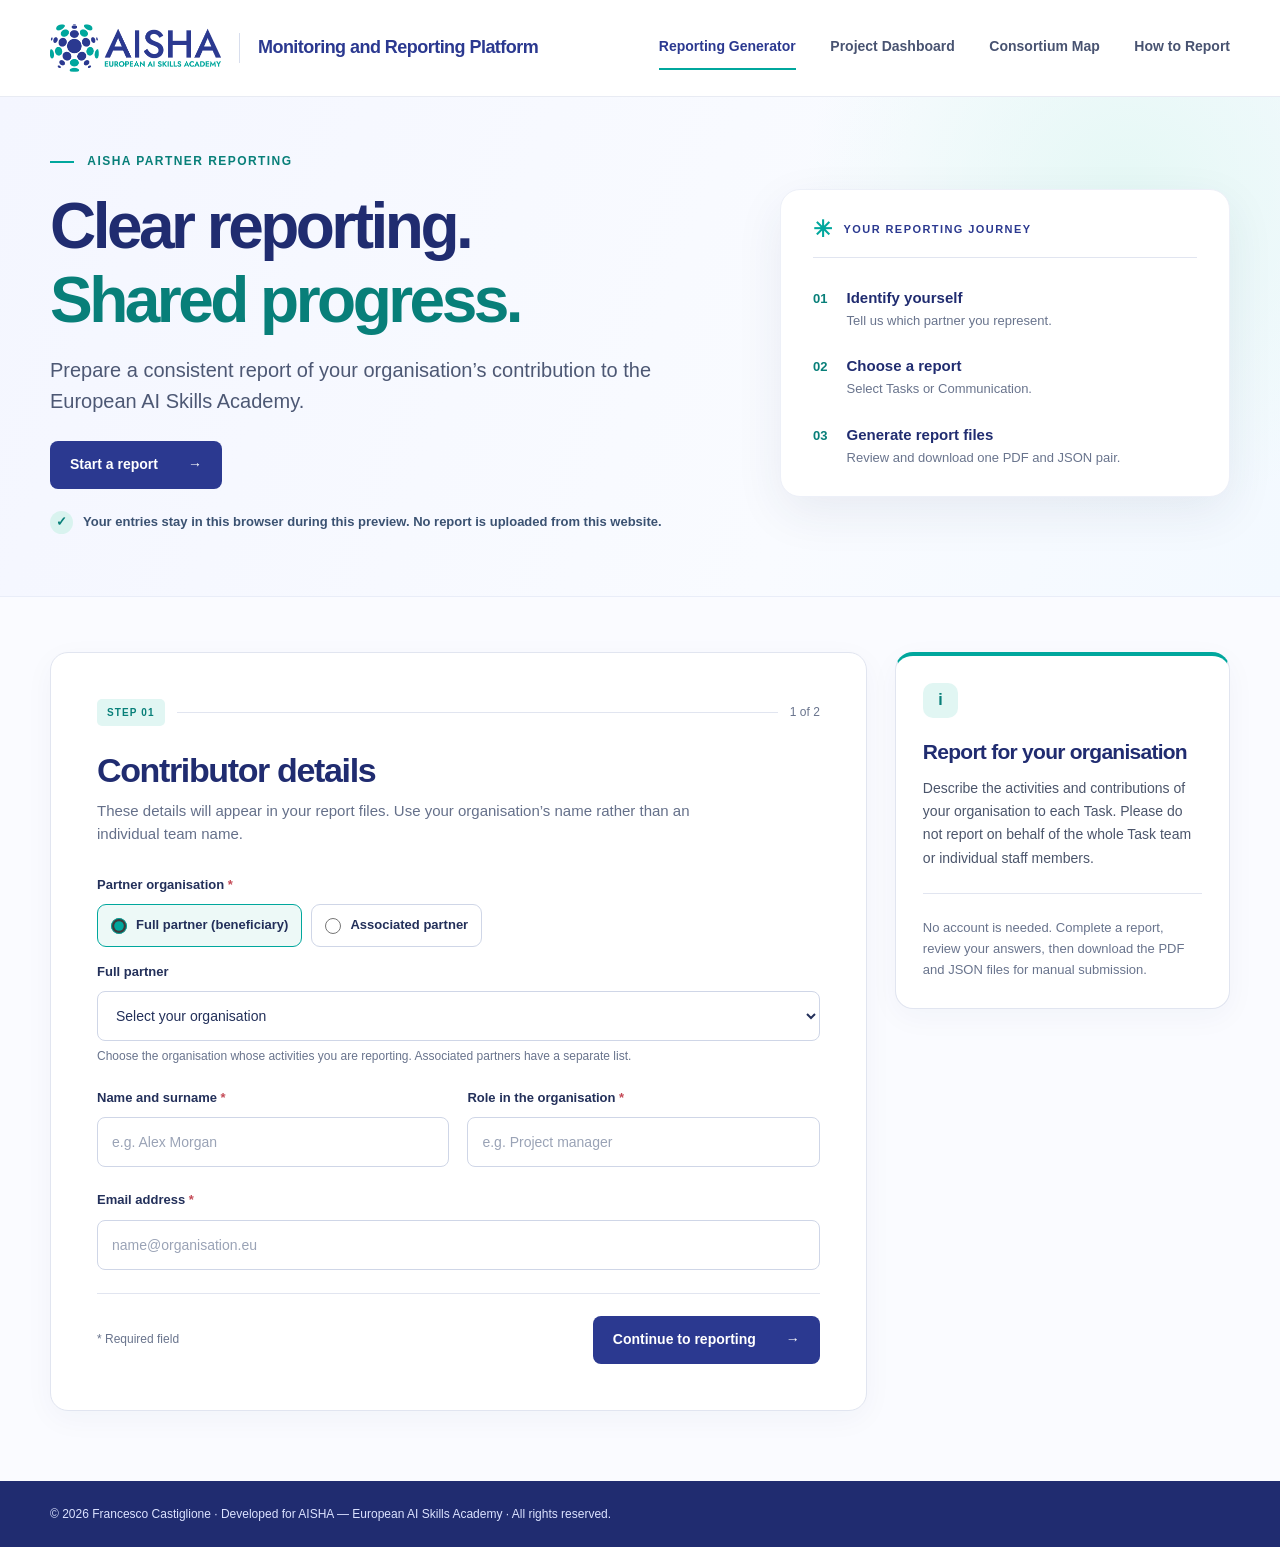
==== index.html @ 5dd5f85f "Update AISHA footer copyright and developer credit" ====
<!doctype html>
<html lang="en">
  <head>
    <meta charset="utf-8">
    <meta name="viewport" content="width=device-width, initial-scale=1">
    <meta name="theme-color" content="#2b3990">
    <meta name="description" content="Prepare AISHA partner reports and view approved project monitoring information.">
    <title>AISHA Monitoring and Reporting Platform</title>
    <link rel="stylesheet" href="assets/styles.css?v=20261004associated1">
    <script src="assets/config.js?v=20261004associated1" defer></script>
    <script src="assets/agreement-content.js" defer></script>
    <script src="assets/project-model.js?v=20261004associated1" defer></script>
    <script src="assets/embedded-data.js?v=20261003kpipreview2" defer></script>
    <script src="assets/pdf-lib.min.js" defer></script>
    <script src="assets/fontkit.umd.min.js" defer></script>
    <script src="assets/pdf-assets.js?v=20260930c" defer></script>
    <script src="assets/pdf.js?v=20261004associated1" defer></script>
    <script src="assets/app.js?v=20260930c" defer></script>
    <script src="assets/kpi-model.js?v=20261003kpipreview2" defer></script>
    <script src="assets/report-files.js?v=20261003recovery2" defer></script>
    <script src="assets/reporting.js?v=20261004associated1" defer></script>
    <script src="assets/dashboard.js?v=20261004associated1" defer></script>
  </head>
  <body>
    <a class="skip-link" href="#main">Skip to main content</a>
    <header class="site-header">
      <div class="header-inner container">
        <a class="brand" href="#reporting" aria-label="AISHA Reporting home">
          <img src="assets/aisha-logo.png" alt="AISHA European AI Skills Academy" width="677" height="191">
          <span class="brand-divider" aria-hidden="true"></span>
          <span class="brand-label">Monitoring and Reporting Platform</span>
        </a>
        <nav class="site-nav" aria-label="Main navigation">
          <a href="#reporting" data-view-link="reporting">Reporting Generator</a>
          <a href="#dashboard" data-view-link="dashboard">Project Dashboard</a>
          <a href="https://fracastiglione.github.io/aisha-website/consortium-map/" target="_blank" rel="noopener">Consortium Map</a>
          <a href="#instructions" data-view-link="instructions">How to Report</a>
        </nav>
      </div>
    </header>

    <main id="main">
      <section id="reporting" class="view" aria-labelledby="reporting-title">
        <div class="hero-wrap">
          <div class="container hero">
            <div class="hero-copy">
              <p class="eyebrow"><span class="eyebrow-line"></span> AISHA PARTNER REPORTING</p>
              <h1 id="reporting-title">Clear reporting.<br><span>Shared progress.</span></h1>
              <p class="hero-description">Prepare a consistent report of your organisation’s contribution to the European AI Skills Academy.</p>
              <a class="button button-primary hero-action" href="#contributor-title">Start a report <span aria-hidden="true">→</span></a>
              <div class="privacy-note"><span class="privacy-icon" aria-hidden="true">✓</span><span>Your entries stay in this browser during this preview. No report is uploaded from this website.</span></div>
            </div>
            <div class="hero-aside" aria-label="Reporting journey">
              <div class="journey-top"><span class="journey-symbol" aria-hidden="true">✳</span><span>YOUR REPORTING JOURNEY</span></div>
              <ol class="journey-list">
                <li><span class="journey-number">01</span><div><strong>Identify yourself</strong><small>Tell us which partner you represent.</small></div></li>
                <li><span class="journey-number">02</span><div><strong>Choose a report</strong><small>Select Tasks or Communication.</small></div></li>
                <li><span class="journey-number">03</span><div><strong>Generate report files</strong><small>Review and download one PDF and JSON pair.</small></div></li>
              </ol>
            </div>
          </div>
        </div>

        <div class="container content-grid">
          <section class="form-card" aria-labelledby="contributor-title">
            <div class="step-heading"><span class="step-pill">STEP 01</span><span class="step-rule"></span><span class="step-count">1 of 2</span></div>
            <h2 id="contributor-title">Contributor details</h2>
            <p class="section-intro">These details will appear in your report files. Use your organisation’s name rather than an individual team name.</p>
            <div class="preview-notice" id="config-notice" role="status"></div>
            <form id="contributor-form" novalidate>
              <div class="field">
                <span class="field-label">Partner organisation <span aria-hidden="true">*</span></span>
                <div class="partner-kind-choice" role="group" aria-label="Partner category">
                  <label><input type="radio" name="partner-kind" value="beneficiary" checked> Full partner (beneficiary)</label>
                  <label><input type="radio" name="partner-kind" value="associated_partner"> Associated partner</label>
                </div>
                <div id="beneficiary-select-wrap"><label for="partner">Full partner</label><select id="partner" name="partner" required aria-describedby="partner-help"><option value="">Select your organisation</option></select></div>
                <div id="associated-select-wrap" hidden><label for="associated-partner">Associated partner</label><select id="associated-partner" name="associated-partner" aria-describedby="partner-help"><option value="">Select your organisation</option></select></div>
                <p class="field-help" id="partner-help">Choose the organisation whose activities you are reporting. Associated partners have a separate list.</p>
              </div>
              <div class="field-row">
                <div class="field">
                  <label for="contributor-name">Name and surname <span aria-hidden="true">*</span></label>
                  <input id="contributor-name" name="name" type="text" autocomplete="name" maxlength="160" required placeholder="e.g. Alex Morgan">
                </div>
                <div class="field">
                  <label for="contributor-role">Role in the organisation <span aria-hidden="true">*</span></label>
                  <input id="contributor-role" name="role" type="text" autocomplete="organization-title" maxlength="160" required placeholder="e.g. Project manager">
                </div>
              </div>
              <div class="field">
                <label for="contributor-email">Email address <span aria-hidden="true">*</span></label>
                <input id="contributor-email" name="email" type="email" autocomplete="email" maxlength="254" required placeholder="name@organisation.eu">
              </div>
              <p id="form-message" class="form-message" role="alert" hidden></p>
              <div class="form-footer"><span>* Required field</span><button class="button button-primary" type="submit">Continue to reporting <span aria-hidden="true">→</span></button></div>
            </form>
          </section>
          <aside class="guidance-card" aria-labelledby="guidance-title">
            <span class="guidance-icon" aria-hidden="true">i</span>
            <h2 id="guidance-title">Report for your organisation</h2>
            <p>Describe the activities and contributions of your organisation to each Task. Please do not report on behalf of the whole Task team or individual staff members.</p>
            <div class="guidance-divider"></div>
            <p class="guidance-small">No account is needed. Complete a report, review your answers, then download the PDF and JSON files for manual submission.</p>
          </aside>
        </div>

        <section id="report-choice" class="container choice-section" aria-labelledby="choice-title" hidden>
          <div class="step-heading"><span class="step-pill">STEP 02</span><span class="step-rule"></span><span class="step-count">2 of 2</span></div>
          <p class="overline" id="contributor-summary"></p>
          <h2 id="choice-title" tabindex="-1">What would you like to report?</h2>
          <p class="section-intro">Choose the type of contribution you are preparing. You can save a browser draft or download a draft file as you work.</p>
          <div class="choice-grid">
            <article class="choice-card"><span class="choice-mark" aria-hidden="true">01 / TASKS</span><h3>Tasks Reporting</h3><p>Choose a reporting date range, then prepare one partner report covering the assigned Tasks you select.</p><button class="choice-button" type="button" data-report-type="task" aria-pressed="false">Choose Tasks Reporting <span aria-hidden="true">→</span></button></article>
            <article class="choice-card"><span class="choice-mark" aria-hidden="true">02 / OUTREACH</span><h3>Communication &amp; Dissemination</h3><p>Share events, media outreach, publications, social activity, reach and support needs for a two-week period.</p><button class="choice-button" type="button" data-report-type="communication" aria-pressed="false">Choose Communication <span aria-hidden="true">→</span></button></article>
          </div>
          <p id="report-status" class="selection-message" role="status" hidden></p>
          <button id="edit-details" class="text-button" type="button">← Edit contributor details</button>
        </section>

        <section id="report-workspace" class="container report-workspace" aria-labelledby="workspace-title" hidden>
          <div class="workspace-heading"><div><p class="overline">PREPARE YOUR REPORT</p><h2 id="workspace-title" tabindex="-1">Reporting form</h2></div><button id="back-to-choice" class="text-button" type="button">← Change report type</button></div>
          <p class="preview-notice">This is a working preview. The Grant Agreement governs formal Work Packages, Tasks and activity windows. Coordinator-confirmed voluntary associated-partner Task commitments supplement reporting assignments. You choose the dates and Tasks covered by this partner report; the Agreement does not prescribe this monitoring round.</p>

          <div id="task-picker" class="form-card" hidden>
            <h3>Build your partner report</h3>
            <p>Drag across months to add them to your report. Drag again to add another period, even after a gap. Click a month to remove or restore it. Only highlighted months are covered.</p>
            <input id="report-start" type="hidden"><input id="report-end" type="hidden">
            <div class="timeline-header"><strong>Project timeline</strong><span>Drag to add · click to toggle · May 2026 = M01</span></div><div id="project-timeline" class="project-timeline" aria-label="Project months"></div><div id="monitoring-rounds" class="monitoring-rounds" hidden></div>
            <p id="task-month-summary" class="selection-message" role="status">Choose project months to see your assigned Tasks.</p><section id="overview-import" class="overview-import is-prominent"><div><strong>Resume or update a report</strong><p>Import a complete report, an editable draft file, or a PDF created by this preview. Choose which Task and Work Package entries to bring in before anything changes.</p></div><label class="button button-secondary file-label" for="import-report-file">Import report</label><input id="import-report-file" type="file" accept=".json,.pdf,application/json,application/pdf" hidden><p id="overview-import-message" class="form-message" role="alert" hidden></p></section>
            <div id="task-list" class="task-list"></div>
            <section id="wp-leader-section" class="wp-leader-section" hidden><div class="section-heading"><div><p class="overline">FOR WORK PACKAGE LEADERS</p><h3>Work Package leadership updates</h3></div><p>Report on coordination of the whole Work Package, separately from your organisation’s Task contributions.</p></div><div id="wp-leader-list"></div></section>
            <section id="extra-contributions" class="report-extra-section"><div class="section-heading"><div><p class="overline">ADDITIONAL CONTRIBUTIONS</p><h3>Work outside your listed assignments</h3></div><p>Select all the extra Tasks and Work Packages you contributed to. They will appear below as drafts, ready to complete one at a time. These voluntary entries do not change Grant Agreement assignments.</p></div><div id="extra-picker" class="extra-picker"><div id="extra-task-options"></div><div id="extra-wp-options"></div></div><button id="add-extra" class="button button-secondary" type="button">Add selected contributions</button><p id="extra-message" class="form-message" role="status" hidden></p><div id="extra-list"></div></section>
          </div>

          <form id="task-form" class="form-card report-form" novalidate hidden>
            <div class="editor-top-actions"><button id="task-top-back" class="text-button editor-top-back" type="button">← Back to overview</button></div>
            <p id="task-work-package" class="task-meta"></p>
            <div class="task-title-row"><h3 id="task-form-title">Task report</h3><span id="task-role" class="role-badge"></span></div>
            <details class="task-description"><summary>Read full Task description</summary><div id="task-description-text" class="agreement-text"></div><small id="task-source"></small></details>
            <div id="task-outcome" class="outcome-banner" hidden></div>
            <div class="task-import-card"><div><strong>Have a report for this Task?</strong><p>Import an individual Task PDF for the same selected months. Other Tasks and Work Package updates will stay as they are.</p></div><button id="task-import-top" class="button button-secondary" type="button">Import Task PDF</button></div>
            <div class="notice-card organisation-reminder"><strong>Report your organisation’s contribution</strong><p>Describe your organisation’s activities for this Task during the selected dates. You may leave a section blank when it does not apply.</p></div>
            <div class="coverage-card"><strong>Dates covered for this Task</strong><p id="task-coverage"></p><div class="field-row"><div class="field"><label for="task-cover-start">From</label><input id="task-cover-start" name="coverage_start" type="date"></div><div class="field"><label for="task-cover-end">Through</label><input id="task-cover-end" name="coverage_end" type="date"></div></div><small>Narrow these dates if some of this Task’s work was already reported. Months excluded on the project timeline stay excluded here.</small></div>
            <div class="field"><label for="task-activities">Activities carried out</label><textarea id="task-activities" name="activities_carried_out" rows="5" maxlength="100000"></textarea></div>
            <div class="field"><label for="task-results">Results achieved</label><textarea id="task-results" name="results_achieved" rows="5" maxlength="100000"></textarea></div>
            <div class="field"><label for="task-difficulties">Difficulties encountered</label><textarea id="task-difficulties" name="difficulties_encountered" rows="4" maxlength="100000"></textarea></div>
            <div class="field-row">
              <div class="field" id="task-cost-field"><label for="task-cost">Raw costs incurred (EUR)</label><input id="task-cost" name="raw_costs" type="number" min="0" step="0.01" inputmode="decimal"><p class="field-help">Optional internal monitoring figure; this is not a grant payment claim.</p></div>
              <div class="field" id="task-cost-note-field"><label for="task-cost-note">Cost note</label><input id="task-cost-note" name="raw_costs_note" type="text" maxlength="500" placeholder="Optional context"></div>
              <p id="associated-cost-note" class="field-help" hidden>Associated partners cannot charge costs to the action under the Grant Agreement. This report records activities without a cost field.</p>
            </div>
            <div class="field"><label for="task-upcoming">Upcoming activities</label><textarea id="task-upcoming" name="upcoming_activities" rows="4" maxlength="100000"></textarea></div>
            <div class="field"><label for="task-comments">Additional comments or feedback</label><textarea id="task-comments" name="additional_comments" rows="4" maxlength="100000"></textarea></div>
            <fieldset class="field"><legend>Are there any significant issues?</legend><div class="radio-row compact-radios"><label><input type="radio" name="significant_issue" value="yes"> Yes</label><label><input type="radio" name="significant_issue" value="no"> No</label></div></fieldset>
            <div id="task-issue-details" class="conditional" hidden>
              <div class="field"><label for="task-severity">Severity</label><select id="task-severity" name="severity"><option value="">Select severity</option><option>Low</option><option>Medium</option><option>High</option><option>Critical</option></select></div>
              <fieldset class="field"><legend>Is coordinator action required?</legend><div class="radio-row compact-radios"><label><input type="radio" name="coordinator_action_required" value="yes"> Yes</label><label><input type="radio" name="coordinator_action_required" value="no"> No</label></div></fieldset>
              <div id="task-support-wrap" class="field" hidden><label for="task-support">Action or support required from the coordinator</label><textarea id="task-support" name="coordinator_support_request" rows="4" maxlength="100000"></textarea></div>
            </div>
            <p id="task-editor-message" class="form-message" role="alert" hidden></p><div class="task-save-tools"><div><strong>Keep a copy</strong><p>Download this Task as a PDF while you work. You can download the full draft from the overview.</p></div><div class="task-save-buttons"><button id="individual-task-pdf" class="button button-secondary" type="button">Download this Task PDF</button></div></div><div class="task-editor-actions"><p>Returning to the overview keeps entered changes as a draft. A new Task with no entries remains unselected.</p><div class="task-editor-buttons"><button id="back-from-task" class="button button-secondary" type="button">← Back to overview</button><button id="no-work-task" class="button button-secondary" type="button">Declare no work carried out</button><button id="done-task" class="button button-primary" type="button">Mark Task report complete</button></div></div>
          </form>

          <form id="wp-leader-form" class="form-card report-form" novalidate hidden><div class="editor-top-actions"><button id="wp-top-back" class="text-button editor-top-back" type="button">← Back to overview</button><button id="wp-download-draft" class="text-button" type="button">Download full draft PDF</button></div><p class="overline">WORK PACKAGE LEADERSHIP UPDATE</p><h3 id="wp-form-title"></h3><p id="wp-form-period" class="task-meta"></p><details class="wp-objectives"><summary>Read full Work Package objectives</summary><div id="wp-form-objectives" class="agreement-text"></div></details><p class="leadership-note">This is your assessment as Work Package leader. It does not certify another partner’s submission or work.</p><div class="field"><label for="wp-progress">Overall progress and achievements</label><textarea id="wp-progress" rows="4" maxlength="100000"></textarea></div><div class="field"><label for="wp-coordination">Coordination and integration work</label><textarea id="wp-coordination" rows="4" maxlength="100000"></textarea></div><div class="field"><label for="wp-difficulties">Difficulties and dependencies</label><textarea id="wp-difficulties" rows="4" maxlength="100000"></textarea></div><div class="field"><label for="wp-next">Next priorities</label><textarea id="wp-next" rows="4" maxlength="100000"></textarea></div><div class="field"><label for="wp-support">Coordinator decisions or support needed</label><textarea id="wp-support" rows="3" maxlength="100000"></textarea></div><h4>Tasks in this Work Package</h4><p class="field-help">Give a status only where you have information. Task descriptions and stated outcomes are copied from the Grant Agreement.</p><div id="wp-task-updates"></div><p id="wp-editor-message" class="form-message" role="alert" hidden></p><div class="task-editor-actions"><p>Your Work Package update will appear in the same full partner report as your Task contributions.</p><div class="task-editor-buttons"><button id="wp-back" class="button button-secondary" type="button">← Back to overview</button><button id="wp-no-work" class="button button-secondary" type="button">Declare no Work Package work</button><button id="wp-done" class="button button-primary" type="button">Done with Work Package</button></div></div></form>

          <form id="communication-form" class="form-card report-form" novalidate hidden>
            <p class="overline">COMMUNICATION &amp; DISSEMINATION</p><h3>Two-week check-in</h3><div class="overview-import comm-import"><div><h4>Resume or update a communication report</h4><p>Import an AISHA draft or report for this partner to continue the check-in.</p></div><label class="button button-secondary" for="comm-import-file">Import communication report</label><input id="comm-import-file" type="file" accept=".json,.pdf,application/json,application/pdf" hidden><p id="comm-import-message" class="form-message" role="status" hidden></p></div>
            <p>The coordination team's current reporting workflow requests a check-in every two weeks. This is a monitoring practice, not a deadline stated in the Grant Agreement. There is no expectation to report a high number of activities; the form records what happened and what is planned.</p>
            <div class="field-row"><div class="field"><label for="comm-start">Period start *</label><input id="comm-start" name="period_start" type="date" required></div><div class="field"><label for="comm-end">Period end *</label><input id="comm-end" name="period_end" type="date" required><p class="field-help">Use a 14-day period, including both dates.</p></div></div>
            <fieldset class="field"><legend>Did you organise one or more events? *</legend><div class="radio-row"><label><input type="radio" name="events_organised" value="yes"> Yes</label><label><input type="radio" name="events_organised" value="no"> No</label></div></fieldset>
            <div id="comm-events-wrap" class="conditional" hidden><div id="comm-events-list"></div><button id="add-event" class="button button-secondary" type="button">+ Add another event</button></div>
            <fieldset class="field"><legend>Did you carry out media outreach? *</legend><div class="radio-row"><label><input type="radio" name="media_outreach" value="yes"> Yes</label><label><input type="radio" name="media_outreach" value="no"> No</label></div></fieldset>
            <div id="comm-media-wrap" class="conditional" hidden><div class="field-row"><div class="field"><label for="comm-journalists">Journalists contacted *</label><input id="comm-journalists" name="journalists_contacted" type="number" min="0" step="1" inputmode="numeric"></div><div class="field"><label for="comm-outlets">Media outlets contacted *</label><input id="comm-outlets" name="media_outlets_contacted" type="number" min="0" step="1" inputmode="numeric"></div></div><div class="field"><label for="comm-media-details">Relevant details</label><textarea id="comm-media-details" name="media_details" rows="3" maxlength="100000"></textarea></div></div>
            <fieldset class="field"><legend>Did you publish a website article? *</legend><div class="radio-row"><label><input type="radio" name="website_articles_published" value="yes"> Yes</label><label><input type="radio" name="website_articles_published" value="no"> No</label></div></fieldset>
            <div id="comm-articles-wrap" class="conditional" hidden><div class="field"><label for="comm-articles">Article links *</label><textarea id="comm-articles" name="website_article_urls" rows="3" placeholder="One https:// link per line" maxlength="100000"></textarea></div><div class="field"><label for="comm-article-details">Relevant information</label><textarea id="comm-article-details" name="website_article_details" rows="3" maxlength="100000"></textarea></div></div>
            <div class="field"><label for="comm-social-count">How many social media posts did you publish? *</label><input id="comm-social-count" name="social_posts_count" type="number" min="0" step="1" inputmode="numeric"></div>
            <div class="field"><label for="comm-social-links">Social post links</label><textarea id="comm-social-links" name="social_post_urls" rows="3" placeholder="One https:// link per line" maxlength="100000"></textarea></div>
            <div class="field"><label for="comm-social-details">Social media details</label><textarea id="comm-social-details" name="social_details" rows="3" maxlength="100000"></textarea></div>
            <fieldset class="field"><legend>Did you send an email or newsletter? *</legend><div class="radio-row"><label><input type="radio" name="email_or_newsletter_sent" value="yes"> Yes</label><label><input type="radio" name="email_or_newsletter_sent" value="no"> No</label></div></fieldset>
            <div id="comm-email-wrap" class="conditional" hidden><div class="field"><label for="comm-recipients">Estimated recipients *</label><input id="comm-recipients" name="estimated_recipients" type="number" min="0" step="1" inputmode="numeric"></div><div class="field"><label for="comm-email-details">Relevant information</label><textarea id="comm-email-details" name="email_details" rows="3" maxlength="100000"></textarea></div></div>
            <div class="field"><label for="comm-other">Other activities completed or materials to share</label><textarea id="comm-other" name="other_activities_or_materials" rows="4" maxlength="100000"></textarea></div>
            <div class="field-row"><div class="field"><label for="comm-reach">Total estimated people reached *</label><input id="comm-reach" name="estimated_people_reached" type="number" min="0" step="1" inputmode="numeric"><label class="check-label"><input id="comm-reach-unknown" type="checkbox"> Unknown</label></div><div class="field"><label for="comm-enrolments">Pre-registrations or enrolments attributable to your activities *</label><input id="comm-enrolments" name="preregistrations_or_enrolments" type="number" min="0" step="1" inputmode="numeric"><label class="check-label"><input id="comm-enrolments-unknown" type="checkbox"> Unknown</label></div></div>
            <fieldset class="field"><legend>Do you need support from the coordination team? *</legend><div class="radio-row"><label><input type="radio" name="coordinator_support_required" value="yes"> Yes</label><label><input type="radio" name="coordinator_support_required" value="no"> No</label></div></fieldset>
            <div id="comm-support-wrap" class="field conditional" hidden><label for="comm-support">Support required *</label><textarea id="comm-support" name="coordinator_support_request" rows="4" maxlength="100000"></textarea></div>
          </form>

          <form id="extra-editor" class="form-card report-form" hidden><div class="editor-top-actions"><button id="extra-back-top" class="text-button editor-top-back" type="button">← Back to overview</button></div><p class="overline">VOLUNTARY CONTRIBUTION</p><h3 id="extra-editor-title"></h3><p id="extra-editor-months" class="task-meta"></p><fieldset class="field extra-edit-months"><legend>Months covered by this contribution</legend><div id="extra-edit-months" class="extra-months"></div></fieldset><details class="wp-objectives"><summary id="extra-agreement-summary">Read the Agreement description</summary><div id="extra-agreement-text" class="agreement-text"></div></details><div class="field"><label for="extra-description">Activities carried out</label><textarea id="extra-description" rows="5" maxlength="100000"></textarea></div><div class="field"><label for="extra-results">Results achieved</label><textarea id="extra-results" rows="4" maxlength="100000"></textarea></div><div class="field"><label for="extra-difficulties">Difficulties encountered</label><textarea id="extra-difficulties" rows="3" maxlength="100000"></textarea></div><div class="field"><label for="extra-upcoming">Upcoming activities</label><textarea id="extra-upcoming" rows="3" maxlength="100000"></textarea></div><div class="field"><label for="extra-evidence">Evidence links or file references</label><textarea id="extra-evidence" rows="2" maxlength="10000" placeholder="Links or the name/location of supporting material"></textarea></div><p id="extra-editor-message" class="form-message" role="alert" hidden></p><div class="task-save-tools"><div><strong>Keep a copy</strong><p>Download the current full report draft as a PDF, including this contribution.</p></div><div class="task-save-buttons"><button id="extra-download-draft" class="button button-secondary" type="button">Download draft PDF</button><button id="extra-save-browser" class="button button-secondary" type="button">Save draft in this browser</button></div></div><div class="task-editor-actions"><p>Returning to the overview keeps this contribution as a draft, even if it is still empty.</p><div class="task-editor-buttons"><button id="extra-back" class="button button-secondary" type="button">← Back to overview</button><button id="extra-done" class="button button-primary" type="button">Mark contribution complete</button></div></div></form>



          <datalist id="shared-activity-options"></datalist>
          <template id="event-template"><div class="event-entry"><div class="event-entry-top"><strong>Event</strong><button type="button" class="text-button remove-event">Remove</button></div><div class="field"><label>Event description *</label><textarea class="event-description" rows="3" maxlength="100000"></textarea></div><div class="field"><label>Participants *</label><input class="event-participants" type="number" min="0" step="1" inputmode="numeric"></div><div class="field"><label>Shared event code (if known)</label><input class="event-activity-id" type="text" maxlength="80" list="shared-activity-options" placeholder="Coordinator-issued code"></div></div></template>

          <div id="draft-actions" class="draft-actions" hidden><div class="draft-intro"><strong>Save your progress</strong><p>Download a portable copy whenever you pause. Browser storage can be cleared by your device or browser.</p></div><div class="draft-buttons"><div class="draft-choice"><button id="open-draft-downloads" class="button button-primary" type="button">Download draft</button><small>Keep a PDF, an editable JSON file, or both.</small></div><div class="draft-choice"><button id="save-draft" class="button button-secondary" type="button">Save in this browser</button><small>One current draft on this device. Browser data may be cleared, so also download a copy.</small></div><div class="draft-choice"><button id="open-browser-draft" class="button button-secondary" type="button">Restore browser draft</button><small>Bring back the last draft saved in this browser.</small></div></div><p id="draft-message" class="action-message" role="status"></p></div>
          <div id="report-form-actions" class="form-actions" hidden><div class="review-readiness"><div id="selected-task-summary" class="status-grid" role="status"></div><small>Review is the next step. Your report will be generated only after you review and confirm it.</small></div><div id="revision-controls" class="revision-card" hidden><div class="field"><label for="report-revision">Report revision *</label><input id="report-revision" type="number" min="1" max="99" step="1" value="1"><p class="field-help">Use 1 for your first version. For an updated or corrected report, enter the next revision number.</p></div></div><p id="report-form-error" class="form-message" role="alert" hidden></p><button id="review-report" class="button button-primary" type="button">Review full report before submission <span aria-hidden="true">→</span></button></div>
        </section>

        <dialog id="confirm-action-dialog" aria-labelledby="confirm-action-title" aria-describedby="confirm-action-description"><div class="individual-pdf-content"><h2 id="confirm-action-title"></h2><p id="confirm-action-description"></p><div class="review-actions"><button id="confirm-action-cancel" class="button button-secondary" type="button">Cancel</button><button id="confirm-action-accept" class="button button-primary" type="button">Confirm</button></div></div></dialog>
        <dialog id="draft-download-dialog" aria-labelledby="draft-download-title"><div class="individual-pdf-content"><p class="overline">KEEP A PORTABLE COPY</p><h2 id="draft-download-title">Download your draft</h2><p id="draft-dialog-description">The PDF is readable and can be reopened in this platform. The JSON file is an additional editable backup. You can download both.</p><div class="draft-dialog-actions"><button id="download-draft-pdf" class="button button-primary" type="button">Download PDF draft</button><button id="download-draft" class="button button-secondary" type="button">Download JSON draft</button></div><button id="close-draft-downloads" class="text-button" type="button">Close</button></div></dialog>
        <dialog id="browser-draft-dialog" aria-labelledby="browser-draft-title"><div class="individual-pdf-content"><p class="overline">THIS DEVICE ONLY</p><h2 id="browser-draft-title">Browser draft</h2><p>Restoring replaces the report currently on screen. Download it first if you need a separate copy. Browser storage may be cleared without notice.</p><div class="draft-dialog-actions"><button id="load-browser-draft" class="button button-primary" type="button">Restore saved draft</button><button id="delete-browser-draft" class="button button-secondary" type="button">Delete saved draft</button></div><button id="close-browser-draft" class="text-button" type="button">Close</button></div></dialog>
        <dialog id="individual-pdf-dialog" aria-labelledby="individual-pdf-title"><div class="individual-pdf-content"><p class="overline">INDIVIDUAL TASK REPORT</p><h2 id="individual-pdf-title">Download this Task PDF</h2><p id="individual-pdf-description"></p><p id="individual-pdf-error" class="form-message" role="alert" hidden></p><div class="review-actions"><button id="close-individual-pdf" class="button button-secondary" type="button">Close</button><a id="download-individual-pdf" class="button button-primary" download aria-disabled="true">Preparing PDF…</a></div></div></dialog>
        <dialog id="task-import-dialog" aria-labelledby="task-import-title"><div class="individual-pdf-content"><p class="overline">IMPORT ONE TASK</p><h2 id="task-import-title">Import this Task PDF</h2><p id="task-import-explanation"></p><p id="task-import-error" class="form-message" role="alert" hidden></p><div class="review-actions"><button id="close-task-import" class="button button-secondary" type="button">Cancel</button><label class="button button-primary file-label" for="task-import-file">Choose Task PDF</label><input id="task-import-file" type="file" accept=".pdf,application/pdf" hidden></div></div></dialog>
        <dialog id="whole-import-dialog" aria-labelledby="whole-import-title"><div class="individual-pdf-content"><p class="overline">IMPORT REPORT ENTRIES</p><h2 id="whole-import-title">Choose what to import</h2><p id="whole-import-explanation"></p><div id="whole-import-entries" class="import-entry-list"></div><p id="whole-import-error" class="form-message" role="alert" hidden></p><div class="review-actions"><button id="cancel-whole-import" class="button button-secondary" type="button">Cancel</button><button id="confirm-whole-import" class="button button-primary" type="button">Import selected entries</button></div></div></dialog>

        <section id="review-section" class="container report-workspace" aria-labelledby="review-title" hidden><div class="form-card"><p class="overline">REVIEW BEFORE GENERATING</p><h2 id="review-title" tabindex="-1">Check your report</h2><div id="review-content"></div><div class="review-revision field"><label for="review-revision">Report revision</label><input id="review-revision" type="number" min="1" max="99" step="1"><p class="field-help">Change this number here if you are generating an updated or corrected version.</p></div><label class="check-label confirmation"><input id="confirm-ready" type="checkbox"> I have reviewed this report and am ready to generate the files.</label><p id="generation-error" class="form-message" role="alert" hidden></p><div class="review-actions"><button id="back-to-form" class="button button-secondary" type="button">← Edit answers</button><button id="generate-submission" class="button button-primary" type="button" disabled>Generate report files</button></div></div></section>

        <section id="submission-section" class="container report-workspace" aria-labelledby="submission-title" hidden><div class="form-card"><p class="overline">FILES READY</p><h2 id="submission-title" tabindex="-1">Your report files are ready</h2><p id="submission-summary"></p><div class="download-buttons"><a id="download-pdf" class="button button-primary" download>Download PDF</a><a id="download-json" class="button button-secondary" download>Download JSON</a></div><ol class="next-steps"><li>Keep a copy of both files.</li><li>Share the PDF and JSON through the reporting channel designated by the AISHA coordination team.</li><li>Confirm receipt through that channel. Generating files here does not send them.</li></ol><button id="back-after-generation" class="text-button" type="button">← Return to report</button></div></section>
      </section>

      <section id="dashboard" class="view container secondary-view" aria-labelledby="dashboard-title" hidden>
        <p class="eyebrow"><span class="eyebrow-line"></span> AISHA PROJECT DASHBOARD</p>
        <h1 id="dashboard-title">Project dashboard</h1>
        <p class="secondary-lead">Commitments, partner reporting, risks and indicators in one place.</p>
        <div id="dashboard-content"><p class="dashboard-meta">Loading the Grant Agreement dashboard…</p></div>
      </section>

      <section id="instructions" class="view container secondary-view" aria-labelledby="instructions-title" hidden>
        <p class="eyebrow"><span class="eyebrow-line"></span> PARTNER GUIDE</p>
        <h1 id="instructions-title">How to report</h1>
        <p class="secondary-lead">The AISHA website helps you prepare files. The coordination team will specify where each monitoring round’s report should be sent.</p>
        <ol class="instruction-grid">
          <li><span>01</span><h2>Prepare your report</h2><p>Choose your organisation and report type, then answer for your organisation’s contribution during the relevant period.</p></li>
          <li><span>02</span><h2>Review and download</h2><p>Check your details and answers, then retain both the readable PDF and the structured JSON file.</p></li>
          <li><span>03</span><h2>Share the report files</h2><p>Send both files through the channel specified by the AISHA coordination team and confirm receipt there. This preview does not send them.</p></li>
        </ol>
        <div class="notice-card"><strong>About this preview</strong><p>The formal beneficiary, Work Package and Task catalogue comes from the Grant Agreement. Voluntary associated-partner Task commitments are shown from Attachment 6, as confirmed by the coordinator. Reporting periods and the two-week communication check-in are coordinator workflow choices; the coordination team should confirm each monitoring round before official use.</p></div>
      </section>
    </main>

    <footer class="site-footer"><div class="container footer-inner"><span>© 2026 Francesco Castiglione · Developed for AISHA — European AI Skills Academy · All rights reserved.</span></div></footer>
  </body>
</html>
---- assets/styles.css ----
:root {
  --blue: #2b3990;
  --blue-deep: #202c70;
  --teal: #00a79d;
  --teal-deep: #087f79;
  --ink: #23305a;
  --body: #4b556b;
  --muted: #69748d;
  --line: #e1e5f0;
  --pale: #f5f7ff;
  --white: #fff;
  --shadow: 0 16px 48px rgb(35 48 90 / 8%);
}

* { box-sizing: border-box; }
html { scroll-behavior: smooth; }
body { margin: 0; color: var(--body); background: #fafbff; font-family: Inter, -apple-system, BlinkMacSystemFont, "Segoe UI", Arial, sans-serif; line-height: 1.55; }
button, input, select { font: inherit; }
a { color: inherit; }
button { cursor: pointer; }
:focus-visible { outline: 3px solid var(--teal-deep); outline-offset: 3px; }
.container { width: min(1180px, calc(100% - 48px)); margin-inline: auto; }
.skip-link { position: absolute; z-index: 10; top: -100px; left: 16px; padding: 10px 16px; color: #fff; background: var(--blue); }
.skip-link:focus { top: 12px; }

.site-header { background: #fff; border-bottom: 1px solid #e8ebf3; }
.header-inner { min-height: 96px; display: flex; align-items: center; justify-content: space-between; gap: 40px; }
.brand { display: inline-flex; align-items: center; flex-shrink: 0; gap: 18px; text-decoration: none; color: var(--blue); }
.brand img { display: block; width: 171px; height: auto; }
.brand-divider { display: block; height: 30px; width: 1px; background: #d8deed; }
.brand-label { font-weight: 700; font-size: 18px; letter-spacing: -.03em; }
.site-nav { display: flex; flex-wrap: wrap; align-items: center; gap: clamp(16px, 2.7vw, 38px); }
.site-nav a { padding: 10px 0; text-decoration: none; font-size: 14px; font-weight: 650; color: #485371; border-bottom: 2px solid transparent; white-space: nowrap; }
.site-nav a:hover, .site-nav a[aria-current="page"] { color: var(--blue); border-bottom-color: var(--teal); }

.hero-wrap { overflow: hidden; background: radial-gradient(circle at 88% 20%, #e5f8f5 0, transparent 27%), linear-gradient(110deg, #f4f6ff, #f9fbff 64%, #f3f9ff); border-bottom: 1px solid #e9edf8; }
.hero { display: grid; grid-template-columns: minmax(0, 1.18fr) minmax(300px, .82fr); align-items: center; gap: 7%; padding-block: 55px 62px; }
.eyebrow, .overline { margin: 0 0 18px; color: var(--teal-deep); font-size: 12px; font-weight: 800; letter-spacing: .12em; }
.eyebrow-line { display: inline-block; vertical-align: middle; width: 24px; height: 2px; margin-right: 9px; background: var(--teal); }
h1, h2, h3, p { margin-top: 0; }
h1, h2, h3 { color: var(--blue-deep); line-height: 1.16; }
.hero h1 { font-size: clamp(42px, 5vw, 68px); letter-spacing: -.055em; margin-bottom: 18px; }
.hero h1 span { color: var(--teal-deep); }
.hero-description { max-width: 620px; color: #4d5874; font-size: clamp(17px, 1.7vw, 20px); line-height: 1.55; margin-bottom: 24px; }
.hero-action { margin-bottom: 20px; text-decoration: none; }
.hero-action:hover { color: #fff; }
.privacy-note { display: inline-flex; align-items: center; gap: 10px; color: #3b5272; font-size: 13px; font-weight: 550; }
.privacy-icon { display: inline-grid; place-items: center; flex: 0 0 23px; width: 23px; height: 23px; border-radius: 50%; color: var(--teal-deep); background: #d9f3ef; font-weight: 800; }
.hero-aside { position: relative; padding: 28px 32px; border: 1px solid #edf0f8; border-radius: 20px; background: #fff; box-shadow: var(--shadow); }
.hero-aside::after { content: ""; position: absolute; inset: 14px -12px -14px 12px; z-index: -1; border-radius: 22px; background: #e5f2fa; }
.journey-top { display: flex; align-items: center; gap: 10px; padding-bottom: 16px; border-bottom: 1px solid var(--line); color: var(--blue); font-size: 11px; font-weight: 800; letter-spacing: .13em; }
.journey-symbol { color: var(--teal); font-size: 23px; line-height: 1; }
.journey-list { margin: 0; padding: 5px 0 0; list-style: none; }
.journey-list li { display: flex; align-items: baseline; gap: 19px; padding-top: 23px; }
.journey-number { color: var(--teal-deep); font-size: 13px; font-weight: 800; }
.journey-list strong { display: block; color: var(--blue-deep); font-size: 15px; }
.journey-list small { display: block; margin-top: 2px; color: var(--muted); font-size: 13px; }

.content-grid { display: grid; grid-template-columns: minmax(0, 1.56fr) minmax(245px, .64fr); gap: 28px; align-items: start; padding-block: 55px 70px; }
.form-card, .guidance-card, .choice-card, .empty-card, .instruction-grid li, .notice-card { background: #fff; border: 1px solid var(--line); border-radius: 18px; box-shadow: 0 8px 30px rgb(35 48 90 / 4%); }
.form-card { padding: clamp(24px, 4vw, 46px); }
.step-heading { display: flex; align-items: center; gap: 12px; margin-bottom: 25px; }
.step-pill { padding: 6px 10px; border-radius: 5px; color: var(--teal-deep); background: #e1f6f3; font-size: 10px; font-weight: 800; letter-spacing: .11em; }
.step-rule { flex: 1; height: 1px; background: var(--line); }
.step-count { color: var(--muted); font-size: 12px; white-space: nowrap; }
.form-card h2, .choice-section h2 { margin-bottom: 8px; font-size: clamp(27px, 3vw, 34px); letter-spacing: -.04em; }
.section-intro { max-width: 650px; margin-bottom: 30px; color: #65708a; font-size: 15px; }
.field { margin-bottom: 23px; }
.field-row { display: grid; grid-template-columns: 1fr 1fr; gap: 18px; }
.field label { display: block; margin-bottom: 9px; color: var(--ink); font-size: 13px; font-weight: 750; }
.field .field-label { display:block; margin-bottom:9px; color:var(--ink); font-size:13px; font-weight:750; }
.field .field-label span { color:#c44955; }
.partner-kind-choice { display:flex; flex-wrap:wrap; gap:9px; margin:0 0 15px; }
.field .partner-kind-choice label { display:flex; align-items:center; gap:9px; margin:0; padding:10px 13px; border:1px solid #cfd6e7; border-radius:9px; background:#fff; font-size:13px; cursor:pointer; }
.field .partner-kind-choice label:has(input:checked) { border-color:var(--teal); background:#edf9f7; color:var(--ink); }
.field .partner-kind-choice input { width:16px; height:16px; margin:0; padding:0; accent-color:var(--teal); }
.field label span { color: #c44955; }
.field input, .field select { width: 100%; height: 50px; padding: 0 14px; color: var(--ink); background: #fff; border: 1px solid #cfd6e7; border-radius: 8px; font-size: 14px; }
.field input::placeholder { color: #9aa3b6; }
.field input:hover, .field select:hover { border-color: #8d99b8; }
.field input[aria-invalid="true"], .field select[aria-invalid="true"] { border-color: #b33b4b; background: #fffafa; }
.field-help { margin: 6px 0 0; color: var(--muted); font-size: 12px; }
.preview-notice { margin-bottom: 24px; padding: 13px 15px; color: #69531c; background: #fff8e6; border: 1px solid #f1dea4; border-radius: 8px; font-size: 13px; }
.preview-notice:empty { display: none; }
.form-message { padding: 11px 14px; color: #922d3b; background: #fff1f2; border-radius: 8px; font-size: 13px; }
.form-message[role="status"] { color:#2a418d; background:#edf2ff; }
.form-footer { display: flex; align-items: center; justify-content: space-between; gap: 16px; padding-top: 22px; border-top: 1px solid var(--line); }
.form-footer > span { color: var(--muted); font-size: 12px; }
.button { min-height: 48px; display: inline-flex; align-items: center; justify-content: center; gap: 30px; padding: 12px 19px; border: 1px solid transparent; border-radius: 8px; font-weight: 750; font-size: 14px; }
.button-primary { color: #fff; background: var(--blue); }
.button-primary:hover { background: var(--blue-deep); }
.button:disabled { cursor: not-allowed; opacity: .48; }
.guidance-card { padding: 27px; border-top: 4px solid var(--teal); }
.guidance-icon { display: inline-grid; place-items: center; width: 35px; height: 35px; margin-bottom: 22px; color: var(--teal-deep); background: #e1f6f3; border-radius: 10px; font-weight: 800; font-style: normal; }
.guidance-card h2 { margin-bottom: 13px; font-size: 21px; letter-spacing: -.035em; }
.guidance-card p { margin-bottom: 0; font-size: 14px; line-height: 1.65; }
.guidance-divider { height: 1px; margin-block: 23px; background: var(--line); }
.guidance-card .guidance-small { color: var(--muted); font-size: 13px; }
#contributor-title { scroll-margin-top: 22px; }

.choice-section { padding-bottom: 80px; scroll-margin-top: 25px; }
.choice-section .step-heading { max-width: 810px; }
.choice-section .overline { margin-bottom: 8px; }
.choice-grid { display: grid; grid-template-columns: 1fr 1fr; gap: 20px; margin-bottom: 23px; }
.choice-card { min-height: 230px; padding: 27px; border-top: 4px solid var(--teal); }
.choice-card:nth-child(2) { border-top-color: var(--blue); }
.choice-mark { color: var(--teal-deep); font-size: 11px; font-weight: 800; letter-spacing: .1em; }
.choice-card:nth-child(2) .choice-mark { color: var(--blue); }
.choice-card h3 { margin: 18px 0 10px; font-size: 24px; letter-spacing: -.04em; }
.choice-card p { margin-bottom: 21px; font-size: 14px; }
.choice-button { display: inline-flex; align-items: center; gap: 12px; padding: 7px 0; color: var(--blue); background: transparent; border: 0; font-size: 13px; font-weight: 800; }
.choice-button:hover { text-decoration: underline; }
.choice-button[aria-pressed="true"] { color: var(--teal-deep); }
.selection-message { max-width: none; width:100%; padding: 14px 17px; color: #12675e; background: #eaf8f4; border: 1px solid #a9dcd0; border-radius: 8px; font-size: 13px; }
.text-button { padding: 8px 0; border: 0; color: var(--blue); background: transparent; font-weight: 700; }
.text-button:hover { text-decoration: underline; }

.secondary-view { min-height: 68vh; padding-block: 82px 100px; }
.secondary-view h1 { max-width: 780px; margin-bottom: 16px; font-size: clamp(40px, 5vw, 64px); letter-spacing: -.055em; }
.secondary-lead { max-width: 720px; margin-bottom: 46px; color: #5b6882; font-size: 18px; }
.empty-card { max-width: 750px; padding: 42px; }
.empty-symbol { display: inline-grid; place-items: center; width: 54px; height: 54px; margin-bottom: 18px; color: var(--teal-deep); background: #e1f6f3; border-radius: 15px; font-size: 42px; line-height: 1; }
.empty-card h2 { margin-bottom: 9px; font-size: 25px; }
.empty-card p { max-width: 570px; margin-bottom: 0; }
.instruction-grid { display: grid; grid-template-columns: repeat(3, 1fr); gap: 20px; margin: 0 0 32px; padding: 0; list-style: none; }
.instruction-grid li { padding: 29px; }
.instruction-grid li > span { color: var(--teal-deep); font-weight: 800; font-size: 13px; }
.instruction-grid h2 { margin: 24px 0 10px; font-size: 21px; }
.instruction-grid p { margin-bottom: 0; font-size: 14px; }
.notice-card { max-width: 780px; padding: 20px 24px; background: #f2f6ff; }
.notice-card strong { color: var(--blue); }
.notice-card p { margin: 5px 0 0; font-size: 14px; }
.site-footer { background: var(--blue-deep); color: #dbe2ff; }
.footer-inner { display: flex; flex-wrap: wrap; justify-content: space-between; gap: 10px; padding-block: 24px; font-size: 12px; }

/* Reporting forms */
.report-workspace { padding-bottom: 74px; scroll-margin-top: 25px; }
.workspace-heading { display: flex; align-items: end; justify-content: space-between; gap: 20px; margin-bottom: 20px; }
.workspace-heading .overline { margin-bottom: 5px; }
.workspace-heading h2 { margin-bottom: 0; font-size: clamp(30px, 3.4vw, 42px); letter-spacing: -.045em; }
.report-workspace > .preview-notice { margin-bottom: 22px; }
.report-workspace .form-card { margin-bottom: 22px; }
.report-form h3, #task-picker h3 { margin-bottom: 9px; font-size: clamp(24px, 2.5vw, 32px); letter-spacing: -.04em; }
.report-form > p { max-width: 760px; }
.task-meta { color: var(--teal-deep); font-weight: 700; font-size: 13px; }
.task-description { margin: 21px 0; padding: 17px 20px; background: var(--pale); border-radius: 10px; }
.task-description summary { color: var(--blue); font-weight: 750; cursor: pointer; }
.task-description .agreement-text { margin: 18px 0; }
.task-description small { color: var(--muted); }
.organisation-reminder { width: 100%; max-width: none; margin: 23px 0 28px; box-shadow: none; }
.organisation-reminder p { max-width: none; }
.task-list { display: grid; gap: 12px; }
.report-dates { max-width: 670px; }
.timeline-header { display: flex; justify-content: space-between; gap: 12px; margin: 24px 0 10px; color: var(--blue-deep); font-size: 14px; }
.timeline-header span { color: var(--muted); font-size: 12px; }
.project-timeline { display: grid; gap: 9px; margin-bottom: 20px; overflow-x: auto; }
.timeline-year { display: grid; grid-template-columns: 52px minmax(500px, 1fr); gap: 8px; align-items: center; }
.timeline-year-label { color: var(--muted); font-size: 12px; }
.timeline-months { display: grid; grid-template-columns: repeat(12, minmax(0, 1fr)); gap: 3px; }
.timeline-month { min-width: 0; padding: 5px 1px; color: var(--muted); background: #f3f6fb; border: 1px solid #dce2ef; border-radius: 5px; font-size: 10px; cursor: pointer; touch-action: none; user-select: none; }
.timeline-month span, .timeline-month small { display: block; line-height: 1.35; }
.timeline-month small { font-size: 9px; }
.timeline-month:hover { border-color: #139a83; }
.timeline-month.is-in-range { color: #12675e; background: #eaf8f4; border-color: #a9dcd0; font-weight: 750; }
#task-month-summary { width:100%; max-width:none; }
.selected-summary { margin: 10px 0 24px; color: #12675e; font-weight: 700; font-size: 13px; }
.task-package { padding: 19px; border: 1px solid var(--line); border-radius: 14px; background: #fff; }
.task-package h4 { margin: 0; color: var(--blue-deep); font-size: 20px; }
.task-package-meta { margin: 7px 0 14px; color: var(--blue-deep); font-size: 14px; font-weight: 650; }
.wp-objectives { margin: 8px 0 18px; padding: 12px 15px; background: var(--pale); border-radius: 8px; }
.wp-objectives summary { color: var(--blue); cursor: pointer; font-weight: 700; font-size: 13px; }
.agreement-text { margin-top: 13px; overflow-wrap: break-word; font-size: 13px; line-height: 1.65; }
.agreement-text .agreement-block { margin: 0 0 11px; text-align: justify; text-align-last: left; }
.agreement-text .agreement-participants { margin: 0 0 13px; padding: 10px 12px; background: #eef4f8; border-radius: 7px; line-height: 1.55; }
.agreement-text .agreement-subhead { margin: 15px 0 8px; color: var(--blue-deep); font-size: 13px; }
.task-package .task-card + .task-card { margin-top: 11px; }
.task-card { padding: 19px 21px; border: 1px solid var(--line); border-radius: 11px; background: #f9fbff; }
.task-card.is-completed { border-color: var(--teal); background: #f4fbf9; }
.task-card.is-no_work { border-color: #ad94d6; background: #f5f0fb; }
.task-card.is-draft { border-color: #d8c593; background: #fffdf7; }
.task-state { display: inline-block; margin: 0; padding: 5px 10px; border-radius: 99px; color: #6c5709; background: #fff0c6; font-size: 12px; font-weight: 750; }
.task-state.is-completed { color: var(--teal-deep); background: #dff4f0; }
.task-state.is-no_work { color: #5d3d89; background: #e9dcf8; }
.task-card strong { display: block; color: var(--blue-deep); font-size: 18px; }
.task-card-head { display:flex; align-items:start; justify-content:space-between; gap:16px; }
.task-card-title-group { display:flex; align-items:center; flex-wrap:wrap; gap:8px 12px; min-width:0; }
.task-card-head strong { max-width:none; }
.task-card-tools { display:flex; flex-wrap:wrap; justify-content:flex-end; gap:7px 14px; }
.task-import-button { min-height:35px; padding:7px 11px; font-size:12px; white-space:nowrap; }
.task-pdf-link { flex:0 0 auto; padding:5px 2px; background:none; border:0; color:var(--blue); font-size:12px; font-weight:700; text-decoration:underline; text-underline-offset:3px; cursor:pointer; }
.task-pdf-link:hover { color:var(--teal-deep); }
.task-card p { margin: 7px 0 14px; font-size: 13px; }
.task-card small { display: block; color: var(--teal-deep); font-weight: 700; }
.task-card .task-timing-note { color: var(--muted); font-size: 12px; }
.task-card-actions { display: flex; flex-wrap: wrap; gap: 8px; align-items: center; margin-top:16px; padding-top:14px; border-top:1px solid var(--line); }
.task-card-actions .button { min-height: 38px; padding: 8px 11px; font-size: 12px; font-weight:700; }
.task-card-actions .task-state { margin:0 4px; }
.button-quiet { color:var(--blue); background:transparent; border-color:transparent; }
.button-quiet:hover { color:var(--blue-deep); background:#e9eef8; border-color:#e9eef8; }
.task-overview-description { margin: 12px 0 0; }
.task-overview-description summary { cursor:pointer; color:var(--blue); font-size:13px; font-weight:700; }
.task-overview-description .agreement-text { padding:12px 14px; background:#fff; border:1px solid var(--line); border-radius:8px; }
.task-card .task-outcome-short { padding: 10px 12px; background: #edf5ff; border-radius: 8px; }
.task-card .task-chosen-coverage { color: var(--teal-deep); font-weight: 750; }
.task-card .task-date-warning { color: #9a4d12; font-weight: 700; }
.wp-leader-section { margin-top:30px; padding-top:25px; border-top:2px solid var(--line); }
.section-heading { display:flex; align-items:end; justify-content:space-between; gap:20px; margin-bottom:16px; }
.section-heading h3 { margin:5px 0 0; color:var(--blue-deep); }
.section-heading p:last-child { max-width:430px; margin:0; color:var(--muted); font-size:13px; }
#wp-leader-list { display:grid; gap:12px; }
.wp-leader-card { padding:20px; background:#f6f8fd; border:1px solid var(--line); border-radius:11px; }
.wp-leader-card h4 { margin:0 0 7px; color:var(--blue-deep); font-size:18px; }
.wp-leader-meta { margin:0 0 10px; color:var(--blue); font-size:13px; font-weight:650; }
.wp-leader-card .wp-objectives { margin-bottom:12px; }
.leadership-note { padding:13px 16px; background:#edf5ff; border-left:3px solid var(--blue); border-radius:7px; font-size:13px; }
.wp-task-row { margin:12px 0; padding:18px; background:#f8faff; border:1px solid var(--line); border-radius:10px; }
.wp-task-row h5 { margin:0 0 5px; color:var(--blue-deep); font-size:15px; }
.wp-task-meta { margin:0 0 8px; color:var(--muted); font-size:12px; }
.wp-task-row .field { margin-top:13px; }
.wp-task-row select { width:100%; max-width:260px; }
.editor-top-back { margin-bottom:18px; font-size:14px; font-weight:750; }
.editor-top-actions { display:flex; justify-content:space-between; align-items:center; flex-wrap:wrap; gap:10px 20px; margin-bottom:18px; }
.editor-top-actions .editor-top-back { margin-bottom:0; }
.task-title-row { display:flex; flex-wrap:wrap; align-items:center; gap:10px 16px; margin-bottom:8px; }
.task-title-row h3 { margin:0; }
.role-badge { display:inline-flex; align-items:center; width:max-content; padding:5px 10px; border-radius:99px; font-size:11px; font-weight:800; letter-spacing:.02em; white-space:nowrap; }
.role-badge.is-leader { color:#16695f; background:#d9f3ee; border:1px solid #a7ded4; }
.role-badge.is-participant { color:#424a9a; background:#eaecfb; border:1px solid #cfd4f4; }
.task-description[open] + .outcome-banner { display:none; }
.task-import-card { display:flex; align-items:center; justify-content:space-between; gap:16px; margin:19px 0 24px; padding:15px 17px; background:#edf2ff; border:1px solid #b9c9ef; border-radius:9px; }
.task-import-card strong { color:var(--blue-deep); font-size:13px; }
.task-import-card p { margin:4px 0 0; color:var(--muted); font-size:12px; }
.task-import-card .button { flex:0 0 auto; }
.outcome-banner { padding: 13px 15px; background: #edf5ff; border-left: 4px solid var(--blue); border-radius: 8px; font-size: 13px; }
.coverage-banner { padding: 11px 13px; color: var(--blue-deep); background: #f4f7fd; border-radius: 7px; font-size: 13px; }
.coverage-card { margin: 24px 0; padding: 19px 20px 3px; background: #f4f7fd; border: 1px solid var(--line); border-radius: 10px; }
.coverage-card > strong { color: var(--blue-deep); font-size: 15px; }
.coverage-card > p, .coverage-card > small { display: block; color: var(--muted); font-size: 12px; }
.coverage-card .field-row { margin-top: 14px; }
.coverage-card .field { margin-bottom: 12px; }
.coverage-card > small { margin: 0 0 14px; }
.task-editor-actions { display: flex; justify-content: space-between; align-items: center; gap: 20px; padding-top: 22px; border-top: 1px solid var(--line); }
.task-editor-actions p { max-width: 430px; margin: 0; color: var(--muted); font-size: 12px; }
.task-editor-buttons { display: flex; flex-wrap: wrap; justify-content: flex-end; gap: 9px; }
.task-editor-buttons #back-from-task { margin-right:auto; }
.task-editor-buttons .button { min-height: 39px; padding: 8px 11px; font-size: 12px; }
.task-save-tools { display:flex; align-items:center; justify-content:space-between; flex-wrap:wrap; gap:14px; margin:20px 0 18px; padding:17px; border:1px solid #c9d6ef; border-radius:10px; background:#f2f5ff; }
.task-save-tools strong { color:var(--blue-deep); font-size:13px; }
.task-save-tools p { margin:4px 0 0; color:var(--muted); font-size:12px; }
.task-save-buttons { display:flex; flex-wrap:wrap; gap:8px; }
.task-save-buttons .button { min-height:38px; padding:8px 11px; font-size:12px; }
dialog#individual-pdf-dialog { width: min(100% - 32px, 540px); max-height: min(90vh, 680px); padding: 0; border: 1px solid var(--line); border-radius: 16px; box-shadow: 0 24px 75px #14235d55; }
dialog#individual-pdf-dialog::backdrop { background: #101b42aa; }
.individual-pdf-content { padding: 28px; }
.individual-pdf-content h2 { margin: 6px 0 15px; color: var(--blue-deep); }
.individual-pdf-content p { line-height: 1.55; }
#download-individual-pdf[aria-disabled="true"] { opacity: .55; pointer-events: none; }
.out-of-range { background: #fff8e6; }
.outside-row { display: flex; justify-content: space-between; gap: 12px; padding: 8px 0; border-top: 1px solid var(--line); font-size: 13px; }
.revision-card { padding-block: 17px !important; }
.revision-card .field { max-width: 420px; margin-bottom: 0; }
.revision-card input { max-width: 120px; }
.task-empty { padding: 20px; background: #fff8e6; border-radius: 9px; }
.three-columns { grid-template-columns: .8fr 1fr 1fr; }
.field textarea { width: 100%; padding: 13px 14px; color: var(--ink); background: #fff; border: 1px solid #cfd6e7; border-radius: 8px; font-size: 14px; resize: vertical; }
.field textarea:hover { border-color: #8d99b8; }
.field textarea[aria-invalid="true"] { border-color: #b33b4b; background: #fffafa; }
fieldset.field { margin-inline: 0; padding: 0; border: 0; }
fieldset.field legend { margin-bottom: 8px; color: var(--ink); font-size: 13px; font-weight: 750; }
.radio-row { display: flex; flex-wrap: wrap; gap: 10px; }
.radio-row label { display: inline-flex; align-items: center; gap: 8px; min-width: 85px; padding: 10px 13px; border: 1px solid #cfd6e7; border-radius: 8px; color: var(--ink); font-weight: 500; }
.radio-row label:has(input:checked) { border-color: var(--teal-deep); background: #e8f7f5; }
.radio-row input, .check-label input { width: 16px; height: 16px; min-width: 16px; margin: 0; padding: 0; border: 0; accent-color: var(--blue); }
.compact-radios { gap: 8px; }
.compact-radios label { min-width: 70px; padding: 8px 11px; font-size: 13px; }
.conditional { margin: 9px 0 25px; padding: 20px 20px 1px; border-left: 3px solid var(--teal); background: #f7fbfc; }
.conditional.field { padding-bottom: 19px; }
.check-label { display: inline-flex !important; align-items: center; gap: 9px; margin-top: 9px; color: var(--ink); font-size: 13px; font-weight: 600; }
.check-label input { width: 17px; height: 17px; }
.event-entry { margin-bottom: 16px; padding: 18px 18px 1px; background: #fff; border: 1px solid var(--line); border-radius: 10px; }
.event-entry-top { display: flex; align-items: center; justify-content: space-between; margin-bottom: 13px; }
.event-entry-top strong { color: var(--blue); }
.draft-actions { display: grid; gap: 17px; margin: 24px 0 0; padding: 24px; background: #eff9f7; border: 1px solid #b9dcd7; border-radius: 14px; }
.draft-actions strong { color: var(--teal-deep); font-size: 17px; }
.draft-actions p { margin: 4px 0 0; font-size: 13px; }
.draft-buttons { display: grid; grid-template-columns: repeat(3,minmax(0,1fr)); gap: 11px; }
.draft-choice { display:grid; align-content:start; gap:7px; padding:12px; border:1px solid #d0e6e1; border-radius:10px; background:#fff; }
.draft-choice .button { width:100%; }
.draft-choice small { color:#4d6271; font-size:11px; line-height:1.4; }
.draft-dialog-actions { display:flex; flex-wrap:wrap; gap:10px; margin:20px 0 15px; }
.button-secondary { color: var(--blue); background: #fff; border-color: #cdd5e8; }
.button-secondary:hover { background: #f1f4fc; }
.draft-buttons .button { min-height: 40px; padding: 8px 12px; font-size: 12px; }
.overview-import { display:flex; flex-wrap:wrap; align-items:center; justify-content:space-between; gap:18px; margin:0 0 20px; padding:16px 18px; background:#f3f7fd; border:1px solid var(--line); border-radius:10px; }
.overview-import > div { flex:1 1 520px; min-width:0; }
.overview-import strong { color:var(--blue-deep); }
.overview-import p { margin:4px 0 0; color:var(--muted); font-size:12px; }
.overview-import .button { flex:0 0 auto; }
.overview-import .form-message { flex-basis:100%; margin:0; }
.overview-import.is-prominent { background:linear-gradient(115deg,#e8edff,#f5f7ff); border:2px solid #849be1; box-shadow:0 7px 20px rgba(30,75,125,.09); }
.overview-import.is-prominent strong { font-size:17px; }
.report-extra-section { margin-top:28px; padding:22px; border:1px solid #d3dcf0; border-radius:14px; background:#f8faff; }
.report-extra-section .section-heading { margin-bottom:16px; }
.extra-form-grid { display:grid; grid-template-columns:repeat(2,minmax(0,1fr)); gap:14px; }
.extra-form-grid .field { display:grid; gap:5px; }
.extra-months { display:flex; flex-wrap:wrap; gap:8px; margin:14px 0; }
.extra-months > strong { width:100%; color:var(--blue-deep); font-size:13px; }
.extra-months label { display:flex; align-items:center; gap:5px; padding:6px 8px; border:1px solid #d0dce6; border-radius:8px; background:white; font-size:12px; }
.extra-entry { display:grid; gap:5px; padding:12px 14px; margin:8px 0; border:1px solid #d3e2e2; border-radius:9px; background:#fff; }
.extra-entry strong { color:var(--blue-deep); }
.extra-entry p { margin:0; white-space:pre-wrap; }
.extra-entry .text-button { justify-self:start; }
.extra-report-card { margin:10px 0; }
.extra-report-card .extra-preview { color:var(--muted); white-space:pre-wrap; }
.extra-picker { display:grid; grid-template-columns:repeat(2,minmax(0,1fr)); gap:12px; margin:14px 0; }
.extra-pick-group { border:1px solid #cbd9ec; border-radius:10px; background:#fff; overflow:hidden; }
.extra-pick-group > summary { padding:12px 15px; color:var(--blue-deep); font-size:13px; font-weight:800; cursor:pointer; background:#eef3fc; }
.extra-pick-options { max-height:250px; overflow:auto; padding:8px; }
.extra-pick-option { display:flex; align-items:flex-start; gap:8px; padding:7px 8px; border-radius:7px; color:#354765; font-size:12px; line-height:1.4; cursor:pointer; }
.extra-pick-option:hover,.extra-pick-option:has(input:checked) { background:#eaf5f3; }
.extra-pick-option input { flex:0 0 auto; width:16px; height:16px; margin:1px 0 0; accent-color:var(--teal-deep); }
.extra-edit-months { padding:13px; border:1px solid #d0dce6; border-radius:9px; }
.extra-edit-months legend { padding:0 5px; color:var(--blue-deep); font-size:13px; font-weight:700; }
.kpi-report-list { display:grid; gap:12px; margin:18px 0; }
.kpi-context { margin:18px 0; }
.kpi-context-title,.kpi-measure-heading { margin:0 0 12px; color:var(--blue-deep); font-size:15px; }
.kpi-context-grid { display:grid; grid-template-columns:repeat(3,minmax(0,1fr)); gap:10px; }
.kpi-context-card { min-width:0; border:1px solid #c9dfdc; border-radius:10px; background:#fff; }
.kpi-context-card[open] { border-color:#39a99a; box-shadow:0 7px 20px #0876691b; }
.kpi-context-card summary { display:grid; grid-template-columns:30px 1fr; gap:2px 10px; align-content:start; min-height:84px; padding:13px; cursor:pointer; list-style:none; }
.kpi-context-card summary::-webkit-details-marker { display:none; }
.kpi-context-number { grid-row:span 2; display:grid; place-items:center; width:28px; height:28px; border-radius:7px; background:#e5f5f1; color:#087669; font-size:11px; font-weight:900; }
.kpi-context-card summary strong { color:var(--blue-deep); font-size:12px; line-height:1.3; }
.kpi-context-card summary small { color:#687893; font-size:10px; font-weight:700; }
.kpi-context-body { padding:0 13px 14px; font-size:11px; line-height:1.5; }
.kpi-context-body p { margin:8px 0; }
.kpi-context-body small,.kpi-call-row-body small { display:block; margin:10px 0 6px; color:#64748c; font-weight:700; }
.kpi-context-actions { display:flex; flex-wrap:wrap; gap:6px; }
.kpi-context-actions .button { padding:6px 8px; font-size:10px; }
.kpi-call-context { margin:18px 0 24px; border:1px solid #d1dcf0; border-radius:10px; background:#fff; }
.kpi-call-context > summary { padding:13px 16px; color:var(--blue-deep); background:#edf2ff; font-size:12px; font-weight:800; cursor:pointer; }
.kpi-call-row { border-top:1px solid #e6ebf5; }
.kpi-call-row summary { padding:10px 16px; color:#374c70; font-size:11px; font-weight:700; cursor:pointer; }
.kpi-call-row-body { padding:0 16px 13px; font-size:11px; }
.kpi-call-row-body strong { display:block; margin-top:8px; color:#087669; }
.kpi-call-row-body p { margin:3px 0 8px; }
.kpi-report-group { border:1px solid #d4def1; border-radius:11px; background:#fff; overflow:hidden; }
.kpi-report-group > summary { padding:14px 17px; color:var(--blue-deep); background:#edf2ff; font-weight:800; cursor:pointer; }
.kpi-report-rows { display:grid; gap:0; }
.kpi-report-row { display:flex; align-items:center; justify-content:space-between; gap:15px; padding:13px 17px; border-top:1px solid #e6ebf5; }
.kpi-report-identity { display:grid; gap:3px; }
.kpi-report-identity strong { color:var(--blue-deep); font-size:13px; }
.kpi-report-identity small { color:var(--muted); font-size:11px; }
.kpi-report-row .button { flex:0 0 auto; font-size:11px; padding:7px 10px; }
.kpi-editor { margin-top:18px; padding:22px; border:1px solid #9caee7; border-top:4px solid var(--blue); border-radius:11px; background:linear-gradient(180deg,#f7f9ff,#fff 130px); box-shadow:0 12px 28px rgba(25,50,100,.08); }
.kpi-editor h4 { margin:5px 0 15px; color:var(--blue-deep); font-size:19px; }
.kpi-editor-head { display:flex; justify-content:space-between; align-items:start; gap:12px; margin-bottom:16px; }
.kpi-editor-actions { display:flex; flex-wrap:wrap; gap:10px; margin-top:18px; }
.status-available { display:block; margin:4px 0 0; color:var(--muted); font-size:12px; }
.import-entry-list { display:grid; gap:9px; max-height:280px; overflow:auto; margin:18px 0; }
.import-entry-list label { display:flex; align-items:center; gap:10px; padding:10px; border:1px solid var(--line); border-radius:8px; }
.import-entry-list input { flex:0 0 auto; }
.file-label { cursor: pointer; }
.action-message { width: 100%; color: var(--teal-deep); font-weight: 650; }
.form-actions { display:grid; grid-template-columns:minmax(0,1fr) auto; align-items:end; gap:18px; margin-top:20px; padding:20px 22px; background:#f4f7fd; border:1px solid var(--line); border-radius:12px; }
.form-actions .form-message { grid-column:1/-1; margin:0; }
.review-readiness { display:flex; flex-direction:column; gap:10px; grid-column:1/-1; }
.status-grid { display:grid; gap:8px; }
.status-row { display:grid; gap:10px; padding:13px 15px; background:#fff; border:1px solid #dce4f4; border-radius:9px; }
.status-row-heading { display:flex; justify-content:space-between; flex-wrap:wrap; gap:6px; align-items:baseline; }
.status-row-heading small { color:#566a80; font-size:11px; }
.status-row-title { color:var(--blue-deep); font-size:13px; }
.status-row-metrics { display:flex; flex-wrap:wrap; gap:7px; }
.status-empty { color:var(--muted); font-size:12px; }
.status-metric { display:inline-flex; align-items:center; gap:5px; padding:6px 10px; background:#fff; border:1px solid var(--line); border-radius:8px; color:var(--ink); font-size:12px; }
.status-metric b { color:var(--blue); font-size:16px; }
.status-warning { margin:2px 0; color:#924a21; font-size:12px; }
.review-readiness small { color:var(--muted); font-size:12px; }
.revision-card { padding:0 !important; border:0; background:none; }
.revision-card .field { display:grid; grid-template-columns:115px 75px minmax(0,1fr); align-items:center; gap:10px; max-width:none; margin:0; }
.revision-card label { margin:0; }
.revision-card input { width:75px; }
.revision-card .field-help { margin:0; max-width:none; }
.review-revision { margin-top:23px; padding:14px 16px; background:#f4f7fd; border-radius:9px; }
.review-revision input { max-width:105px; }
.review-actions, .download-buttons { display: flex; flex-wrap: wrap; gap: 12px; margin-top: 28px; }
.review-actions { justify-content: space-between; }
.confirmation { margin-top: 25px; padding: 15px; border: 1px solid var(--line); border-radius: 9px; }
.review-section-title { margin: 27px 0 10px; font-size: 18px; }
.review-grid { display: grid; grid-template-columns: repeat(2, 1fr); gap: 10px 22px; }
.review-item { padding: 10px 0; border-bottom: 1px solid var(--line); overflow-wrap: anywhere; }
.review-item dt { color: var(--muted); font-size: 12px; font-weight: 700; }
.review-item dd { margin: 3px 0 0; color: var(--ink); font-size: 14px; white-space: pre-wrap; }
.download-buttons a { text-decoration: none; }
.next-steps { margin: 30px 0; padding-left: 23px; }
.next-steps li { margin-bottom: 10px; }

/* Approved dashboard data */
.dashboard-meta { margin-bottom: 25px; color: var(--muted); font-size: 13px; }
.dashboard-kpis { display: grid; grid-template-columns: repeat(4, 1fr); gap: 15px; margin-bottom: 26px; }
.dashboard-kpi, .dashboard-panel { padding: 23px; background: #fff; border: 1px solid var(--line); border-radius: 16px; }
.dashboard-kpi span { display: block; color: var(--muted); font-size: 13px; }
.dashboard-kpi strong { display: block; margin-top: 11px; color: var(--blue); font-size: 32px; line-height: 1; }
.dashboard-grid { display: grid; grid-template-columns: 1fr 1fr; gap: 20px; }
.dashboard-panel h2 { margin-bottom: 15px; font-size: 21px; }
.dashboard-panel ul { margin: 0; padding-left: 20px; }
.dashboard-panel li { margin-bottom: 8px; }
.dashboard-row { display: flex; justify-content: space-between; gap: 20px; padding: 10px 0; border-top: 1px solid var(--line); font-size: 14px; }
.dashboard-row strong { color: var(--blue); }
.progress-track { height: 10px; margin: 14px 0 4px; overflow: hidden; background: #e7ebf4; border-radius: 20px; }
.progress-fill { height: 100%; width: 0; background: var(--teal); border-radius: inherit; }

/* Agreement-backed project dashboard */
.dash-overview { margin-bottom: 40px; }
.dash-stats { display:grid; grid-template-columns:repeat(4,minmax(0,1fr)); gap:14px; }
.dash-stat,.dash-panel,.dash-kpi-item { min-width:0; background:#fff; border:1px solid var(--line); border-radius:14px; box-shadow:0 8px 25px rgb(35 48 90 / 4%); }
.dash-stat { display:flex; flex-direction:column; min-height:155px; padding:19px; }
.dash-stat span { color:var(--muted); font-size:12px; font-weight:700; }
.dash-stat strong { margin:10px 0 8px; color:var(--blue-deep); font-size:30px; line-height:1.1; letter-spacing:-.04em; }
.dash-stat small { margin-top:auto; color:#53627d; font-size:12px; line-height:1.45; }
.dash-context-note { margin:13px 0 0; color:#596884; font-size:12px; line-height:1.55; }
.dash-section { margin:42px 0 54px; }
.dash-section-head { display:flex; align-items:end; justify-content:space-between; gap:18px; margin-bottom:18px; }
.dash-section-head h2 { margin:0; color:var(--blue-deep); font-size:27px; letter-spacing:-.035em; }
.dash-section-head p { max-width:600px; margin:0; color:var(--muted); font-size:13px; line-height:1.55; }
.dash-controls { display:flex; flex-wrap:wrap; gap:11px; margin:0 0 17px; }
.dash-control { display:flex; flex-direction:column; gap:5px; min-width:145px; color:var(--blue-deep); font-size:12px; font-weight:750; }
.dash-control select,.dash-control input { width:100%; min-height:40px; padding:8px 10px; border:1px solid #cfd7e6; border-radius:7px; background:#fff; color:var(--ink); font:inherit; font-weight:550; }
.dash-control:has(select) { max-width:310px; }
.dash-search { flex:1 1 175px; max-width:260px; }
.dash-two-columns { display:grid; grid-template-columns:1fr 1fr; align-items:start; gap:18px; }
.dash-panel { padding:20px; }
.dash-panel h3 { margin:0 0 14px; color:var(--blue-deep); font-size:19px; }
.dash-commitment { display:flex; justify-content:space-between; align-items:center; gap:12px; padding:13px 0; border-top:1px solid var(--line); }
.dash-commitment > div { min-width:0; }
.dash-commitment strong,.dash-commitment small { display:block; }
.dash-commitment strong { color:var(--ink); font-size:13px; line-height:1.35; }
.dash-commitment small { margin-top:4px; color:var(--muted); font-size:11px; line-height:1.4; }
.dash-pill { display:inline-flex; align-items:center; flex:0 0 auto; padding:5px 9px; border-radius:99px; border:1px solid #d6deeb; background:#f1f4f9; color:#53617a; font-size:10px; font-weight:800; white-space:nowrap; }
.dash-pill.positive { border-color:#a9dfd5; background:#e1f6f0; color:#176a5f; }
.dash-pill.watch { border-color:#e6c594; background:#fff1da; color:#8a501d; }
.dash-report-columns { grid-template-columns:minmax(0,1.15fr) minmax(0,.85fr); }
.dash-detail { border-top:1px solid var(--line); }
.dash-detail summary { padding:12px 2px; color:var(--blue); cursor:pointer; font-size:13px; font-weight:750; line-height:1.4; }
.dash-detail summary:hover { color:var(--teal-deep); }
.dash-detail summary .dash-pill { margin-left:8px; vertical-align:middle; }
.dash-record-box { padding:2px 0 17px; }
.dash-record-note { margin:0 0 10px; color:var(--muted); font-size:12px; line-height:1.55; }
.dash-record-table { max-height:340px; overflow:auto; border:1px solid var(--line); border-radius:8px; }
.dash-record-line { display:grid; grid-template-columns:minmax(85px,.36fr) minmax(0,1fr); gap:12px; padding:10px 12px; border-top:1px solid var(--line); font-size:12px; }
.dash-record-line:first-child { border-top:0; }
.dash-record-line strong,.dash-record-line small { display:block; color:var(--blue-deep); }
.dash-record-line small { margin-top:3px; color:var(--muted); font-size:11px; line-height:1.35; }
.dash-record-line p { margin:0 0 4px; line-height:1.45; }
.dash-muted,.dash-empty { color:var(--muted); font-size:12px; }
.dash-risk-callout { margin-bottom:16px; padding:15px 18px; border:1px solid #ead9c5; border-radius:10px; background:#fff9f1; }
.dash-risk-callout strong { color:#81511c; }
.dash-risk-callout p { margin:5px 0 0; font-size:12px; }
.dash-risk-grid { display:grid; grid-template-columns:repeat(2,minmax(0,1fr)); gap:11px; }
.dash-risk-card { padding:16px; border:1px solid var(--line); border-radius:10px; background:#fff; }
.dash-risk-top { display:flex; justify-content:space-between; align-items:start; gap:10px; }
.dash-risk-top strong { color:var(--blue-deep); font-size:13px; line-height:1.4; }
.dash-risk-card small { display:block; margin-top:6px; color:var(--teal-deep); font-size:11px; font-weight:750; }
.dash-risk-card p { margin:8px 0 0; color:#596780; font-size:12px; line-height:1.5; }
.dash-kpi-grid { display:grid; grid-template-columns:repeat(3,minmax(0,1fr)); gap:13px; }
.dash-kpi-item { padding:17px; }
.dash-kpi-group { color:var(--teal-deep); font-size:10px; font-weight:800; text-transform:uppercase; letter-spacing:.08em; }
.dash-kpi-item h3 { min-height:40px; margin:7px 0 12px; color:var(--blue-deep); font-size:15px; line-height:1.35; }
.dash-kpi-figures span,.dash-kpi-figures strong { display:block; }
.dash-kpi-figures span { color:var(--muted); font-size:11px; }
.dash-kpi-figures strong { margin-top:7px; color:var(--blue); font-size:15px; }
.dash-kpi-item .dash-detail { margin-top:15px; }
.dash-kpi-item .dash-detail summary { font-size:11px; }
.dash-kpi-breakdown p { margin:5px 0; font-size:11px; }
.dash-kpi-method { color:var(--muted); }
.dash-error { padding:20px; color:#8a293c; background:#fff0f2; border-radius:10px; }

/* Dashboard reading experience */
#dashboard { padding-top:48px; }
#dashboard h1 { font-size:clamp(36px,4vw,50px); margin-bottom:7px; }
#dashboard .secondary-lead { margin-bottom:25px; font-size:16px; }
#dashboard-content { scroll-margin-top:12px; }
.dash-tabs { position:sticky; top:0; z-index:8; display:flex; gap:7px; width:max-content; max-width:100%; margin-bottom:24px; padding:6px; overflow-x:auto; border:1px solid #dce4f1; border-radius:14px; background:#f5f8fd; box-shadow:0 8px 22px rgb(32 44 112 / 6%); }
.dash-tabs button { flex:0 0 auto; padding:10px 16px; border:0; border-radius:9px; background:transparent; color:#4a5876; font-size:13px; font-weight:750; white-space:nowrap; }
.dash-tabs button:hover { background:#e9eef9; color:var(--blue-deep); }
.dash-tabs button.is-active { background:var(--blue-deep); color:#fff; box-shadow:0 3px 8px rgb(32 44 112 / 18%); }
.dash-overview { margin:0; }
.dash-hero { display:grid; grid-template-columns:minmax(0,1.3fr) minmax(215px,.7fr); gap:35px; align-items:center; min-height:216px; margin-bottom:17px; padding:30px 34px; overflow:hidden; border-radius:19px; background:radial-gradient(circle at 87% 8%,rgb(30 199 187 / 38%),transparent 27%),linear-gradient(115deg,#202b6e,#30409c 66%,#196f87); color:#fff; }
.dash-hero-kicker { margin-bottom:11px; color:#a9efe6; font-size:11px; font-weight:800; letter-spacing:.12em; }
.dash-hero h2 { max-width:580px; margin-bottom:11px; color:#fff; font-size:clamp(25px,3vw,35px); letter-spacing:-.035em; }
.dash-hero-copy > p:last-child { max-width:590px; margin:0; color:#e4eaff; font-size:14px; line-height:1.55; }
.dash-hero-position { padding:22px; border:1px solid rgb(255 255 255 / 25%); border-radius:15px; background:rgb(255 255 255 / 10%); }
.dash-position-label { display:flex; align-items:baseline; gap:9px; color:#fff; }
.dash-position-label strong { font-size:46px; line-height:1; letter-spacing:-.05em; }
.dash-position-label span { color:#d6e2ff; font-size:16px; font-weight:650; }
.dash-progress-track { height:8px; margin:14px 0 9px; overflow:hidden; border-radius:99px; background:rgb(255 255 255 / 24%); }
.dash-progress-fill { display:block; height:100%; border-radius:99px; background:#31d0bf; }
.dash-hero-position small { color:#e0e7ff; font-size:11px; }
.dash-stats { grid-template-columns:repeat(3,minmax(0,1fr)); gap:13px; }
.dash-stat { min-height:135px; padding:19px 21px; border-radius:14px; border-top:4px solid transparent; }
.dash-stat.teal { border-top-color:#00a79d; background:#f3fcfa; }
.dash-stat.blue { border-top-color:#3850ae; background:#f5f7ff; }
.dash-stat.violet { border-top-color:#7961b5; background:#f9f7ff; }
.dash-stat span { color:#435273; font-size:12px; }
.dash-stat strong { margin:5px 0 4px; font-size:34px; }
.dash-stat small { font-size:12px; }
.dash-next,.dash-wp-map { margin-top:32px; }
.dash-section-head { align-items:start; }
.dash-section-head h2 { font-size:23px; }
.dash-section-head p { max-width:520px; font-size:13px; }
.dash-next-grid { display:grid; grid-template-columns:repeat(2,minmax(0,1fr)); gap:10px; }
.dash-next-row { display:flex; align-items:start; justify-content:space-between; gap:12px; min-height:86px; padding:16px 17px; border:1px solid #dde5f1; border-radius:12px; background:#fff; }
.dash-next-row small,.dash-next-row strong { display:block; }
.dash-next-row small { margin-bottom:5px; color:#60708d; font-size:11px; font-weight:700; }
.dash-next-row strong { color:var(--blue-deep); font-size:13px; line-height:1.4; }
.dash-pill { font-size:11px; }
.dash-wp-grid { display:grid; grid-template-columns:repeat(2,minmax(0,1fr)); gap:10px; }
.dash-wp-map-item { padding:16px 17px; border:1px solid #dce4ef; border-radius:12px; background:#fff; }
.dash-wp-map-item.is-active { border-left:4px solid var(--teal); }
.dash-wp-map-item.is-future { border-left:4px solid #adb7cb; background:#fbfcff; }
.dash-wp-map-top { display:flex; justify-content:space-between; align-items:start; gap:10px; }
.dash-wp-map-top div { min-width:0; }
.dash-wp-map-top strong { display:block; color:var(--teal-deep); font-size:12px; }
.dash-wp-map-top span:not(.dash-pill) { display:block; margin-top:2px; color:var(--blue-deep); font-size:14px; font-weight:750; line-height:1.3; }
.dash-wp-track { height:6px; position:relative; margin:15px 0 8px; border-radius:99px; background:#e7ecf4; }
.dash-wp-segment { position:absolute; height:100%; border-radius:99px; background:var(--teal); }
.is-future .dash-wp-segment { background:#8899ba; }
.dash-wp-map-item > small { color:#62708a; font-size:11px; }
.dash-context-note { margin-top:22px; padding:12px 15px; border-radius:9px; background:#eef5fb; color:#50617b; font-size:12px; }
.dash-all-commitments { margin-top:19px; border:1px solid #dbe4f0; border-radius:12px; background:#fff; }
.dash-all-commitments > summary { padding:17px 20px; color:var(--blue); cursor:pointer; font-size:13px; font-weight:800; }
.dash-all-commitments > .dash-section { margin:0; padding:2px 20px 20px; }
.dashboard-meta { margin:17px 0 0; color:#73809a; font-size:11px; }
.dash-section { margin:0 0 36px; }
.dash-section > .dash-section-head { display:block; margin-bottom:22px; }
.dash-section > .dash-section-head p { max-width:850px; margin-top:6px; }
.dash-state-note { margin:0 0 19px; padding:16px 19px; border:1px solid #bfe4df; border-left:4px solid var(--teal); border-radius:11px; background:#effaf8; }
.dash-state-note strong { color:#176c66; font-size:14px; }
.dash-state-note p { max-width:800px; margin:3px 0 0; color:#456a69; font-size:12px; }
.dash-controls { padding:16px; border:1px solid #e0e6f0; border-radius:12px; background:#f6f8fc; }
.dash-control { font-size:12px; }
.dash-control select,.dash-control input { border-radius:8px; background:#fff; font-size:13px; }
.dash-mode-switch { display:flex; gap:7px; width:max-content; max-width:100%; margin-bottom:15px; padding:5px; border-radius:10px; background:#eaf0f7; }
.dash-mode-switch button { padding:9px 14px; border:0; border-radius:7px; background:transparent; color:#52617d; font-size:12px; font-weight:750; }
.dash-mode-switch button.is-selected { background:#fff; color:var(--blue-deep); box-shadow:0 2px 7px rgb(35 48 90 / 12%); }
.dash-report-panel { padding:19px 24px; }
.dash-report-panel h3 { font-size:17px; }
.dash-report-summary { display:grid; grid-template-columns:repeat(4,minmax(0,1fr)); gap:10px; margin:0 0 17px; }
.dash-report-summary > div { display:flex; flex-direction:column; gap:3px; padding:14px 17px; border:1px solid #d9e6ed; border-radius:11px; background:linear-gradient(145deg,#fff,#f5fbfa); }
.dash-report-summary strong { color:#12675e; font-size:19px; line-height:1.2; }
.dash-report-summary span { color:#5e7084; font-size:11px; font-weight:700; }
#dashboard-reporting .dash-report-panel { display:grid; gap:9px; padding:0; border:0; background:transparent; box-shadow:none; }
#dashboard-reporting .dash-report-panel h3 { display:flex; align-items:baseline; flex-wrap:wrap; gap:10px; margin:9px 0 5px; color:var(--blue-deep); font-size:20px; }
#dashboard-reporting .dash-report-panel h3 span { color:#60718a; font-size:12px; font-weight:600; }
.dash-report-item { overflow:hidden; border:1px solid #dce5ee; border-left:4px solid #a8b6cb; border-radius:11px; background:#fff; box-shadow:0 5px 16px #24395a0a; }
.dash-report-item.partial { border-left-color:#e1a23c; }
.dash-report-item.complete { border-left-color:#159b82; }
.dash-report-item[open] { box-shadow:0 10px 24px #24395a16; }
.dash-report-item > summary { display:grid; grid-template-columns:minmax(0,1fr) 145px 20px; align-items:center; gap:16px; min-height:76px; padding:13px 17px; cursor:pointer; list-style:none; }
.dash-report-item > summary::-webkit-details-marker { display:none; }
.dash-report-item > summary:hover { background:#f8fbfc; }
.dash-report-identity { display:grid; grid-template-columns:58px minmax(0,1fr); gap:2px 10px; align-items:start; }
.dash-report-id { grid-row:span 2; display:grid; place-items:center; min-height:30px; padding:4px; border-radius:7px; background:#e8f4f2; color:#087669; font-size:12px; font-weight:900; }
.dash-report-identity strong { color:var(--blue-deep); font-size:13px; line-height:1.35; }
.dash-report-identity small { color:#6d7d93; font-size:10px; font-weight:800; text-transform:uppercase; letter-spacing:.06em; }
.dash-report-score { text-align:right; }
.dash-report-score strong { display:inline-block; color:var(--blue-deep); font-size:18px; line-height:1; }
.dash-report-score small { display:block; margin:3px 0 6px; color:#617188; font-size:10px; }
.dash-report-progress { display:block; height:5px; overflow:hidden; border-radius:9px; background:#e8eef4; }
.dash-report-progress i { display:block; height:100%; border-radius:inherit; background:#a4b0c2; }
.dash-report-item.partial .dash-report-progress i { background:#e1a23c; }
.dash-report-item.complete .dash-report-progress i { background:#159b82; }
.dash-report-chevron { color:#58718c; font-size:21px; line-height:1; }
.dash-report-item[open] .dash-report-chevron { transform:rotate(180deg); }
.dash-report-item > .dash-record-box { padding:14px 17px 18px; border-top:1px solid #e7edf3; background:#fbfdfd; }
.dash-report-item .dash-record-line { padding:11px 8px; }
.dash-report-item .dash-record-note { margin:0 0 11px; color:#566b80; font-size:11px; }
.dash-detail summary { font-size:14px; }
.dash-record-table { max-height:none; }
.dash-record-line { grid-template-columns:minmax(150px,.32fr) minmax(0,1fr); font-size:13px; }
.dash-risk-callout { border-left:4px solid #d69539; }
.dash-risk-grid { gap:12px; }
.dash-risk-card { border-radius:12px; border-left:4px solid #d5a857; }
.dash-risk-top { flex-wrap:wrap; }
.dash-risk-top strong { font-size:14px; }
.dash-risk-card p { font-size:13px; }
.dash-kpi-list { max-width:1050px; display:grid; gap:8px; }
.dash-kpi-more { justify-self:start; margin-top:9px; }
.dash-kpi-lenses { display:flex; flex-wrap:wrap; gap:8px; margin:0 0 19px; }
.dash-kpi-lenses button { padding:10px 15px; border:1px solid #cbd8e8; border-radius:9px; background:#fff; color:#445777; font-size:13px; font-weight:800; }
.dash-kpi-lenses button.is-selected { border-color:#0d8b7d; background:#e7f7f3; color:#087669; }
.dash-kpi-lens-intro { max-width:920px; margin:0 0 18px; color:#54637b; font-size:13px; }
.dash-objective-grid { display:grid; grid-template-columns:repeat(3,minmax(0,1fr)); gap:13px; }
.dash-objective-card,.dash-call-kpi { border:1px solid #dce4ef; border-radius:12px; background:#fff; box-shadow:0 5px 16px #2233610a; }
.dash-objective-card[open],.dash-call-kpi[open] { border-color:#87c9be; box-shadow:0 8px 24px #12675e1c; }
.dash-objective-card summary { display:flex; align-items:start; gap:13px; min-height:110px; padding:19px; cursor:pointer; list-style:none; }
.dash-objective-card summary::-webkit-details-marker,.dash-call-kpi summary::-webkit-details-marker { display:none; }
.dash-objective-number { display:grid; place-items:center; flex:0 0 34px; height:34px; border-radius:9px; background:#e5f5f1; color:#087669; font-size:12px; font-weight:900; }
.dash-objective-card summary strong { display:block; color:var(--blue-deep); font-size:15px; line-height:1.3; }
.dash-objective-card summary small { display:block; margin-top:9px; color:#687893; font-size:11px; font-weight:700; }
.dash-objective-body,.dash-call-body { padding:0 19px 19px; color:#4d5b73; font-size:12px; line-height:1.55; }
.dash-objective-body h4 { margin:12px 0 4px; color:#12675e; font-size:11px; text-transform:uppercase; letter-spacing:.05em; }
.dash-objective-body p,.dash-call-body p { margin:0 0 10px; }
.dash-objective-indicators { display:flex; flex-wrap:wrap; gap:5px; margin:8px 0 13px; }
.dash-objective-indicators span { padding:5px 8px; border-radius:6px; background:#eff3fa; color:#425680; font-size:10px; font-weight:700; }
.dash-objective-body > small,.dash-call-body > small { color:#7a879b; }
.dash-call-kpi-list { display:grid; gap:8px; }
.dash-call-kpi summary { display:grid; grid-template-columns:70px minmax(190px,1fr) minmax(240px,.9fr); gap:14px; align-items:center; padding:14px 18px; cursor:pointer; list-style:none; }
.dash-call-id { color:#087669; font-size:11px; font-weight:900; }
.dash-call-kpi summary strong { color:var(--blue-deep); font-size:13px; line-height:1.35; }
.dash-call-target { color:#53647f; font-size:11px; line-height:1.4; }
.dash-call-body { padding:4px 18px 17px 102px; border-top:1px solid #e8eef4; }
.dash-call-body strong { display:block; margin-top:12px; color:#12675e; font-size:11px; }
.dash-kpi-row { overflow:hidden; border:1px solid #dce4f0; border-radius:11px; background:#fff; }
.dash-kpi-row[open] { border-color:#96cfc8; box-shadow:0 6px 18px rgb(32 44 112 / 6%); }
.dash-kpi-row > summary { display:grid; grid-template-columns:minmax(0,1fr) minmax(310px,.75fr) 16px; align-items:center; gap:20px; padding:14px 19px; cursor:pointer; list-style:none; }
.dash-kpi-row > summary::-webkit-details-marker { display:none; }
.dash-kpi-row > summary::after { content:'⌄'; justify-self:end; color:var(--blue); font-size:20px; }
.dash-kpi-row[open] > summary::after { content:'⌃'; }
.dash-kpi-identity { min-width:0; }
.dash-kpi-identity strong { display:block; margin-top:3px; color:var(--blue-deep); font-size:14px; line-height:1.35; }
.dash-kpi-figures { display:grid; grid-template-columns:minmax(125px,1fr) minmax(95px,.7fr); gap:1px 12px; align-items:center; }
.dash-kpi-figures small { color:#71809a; font-size:10px; font-weight:700; }
.dash-kpi-figures span,.dash-kpi-figures strong { margin:0; color:var(--blue-deep); font-size:12px; line-height:1.35; }
.dash-kpi-figures strong { color:var(--teal-deep); }
.dash-kpi-breakdown { padding:13px 19px 16px; border-top:1px solid #e6ecf3; background:#f7fafc; }
.dash-kpi-breakdown p { margin:4px 0; font-size:12px; }

/* Agreement detail, Work Packages and Gantt */
.dash-stat { text-align:left; cursor:pointer; font:inherit; }
.dash-stat:hover,.dash-wp-directory-card:hover { transform:translateY(-2px); box-shadow:0 13px 28px rgb(35 48 90 / 11%); }
.dash-stat em { display:block; margin-top:11px; color:var(--blue); font-size:11px; font-style:normal; font-weight:800; }
.dash-wp-open { display:block; margin-top:11px; padding:0; border:0; background:transparent; color:var(--blue); font-size:11px; font-weight:800; }
.dash-wp-open:hover { text-decoration:underline; }
.dash-overview-detail { scroll-margin-top:86px; margin-top:22px; padding:21px; border:1px solid #d9e4f0; border-radius:15px; background:#fff; box-shadow:0 12px 30px rgb(35 48 90 / 7%); }
.dash-overview-detail-head { display:flex; justify-content:space-between; align-items:start; gap:15px; padding-bottom:16px; border-bottom:1px solid var(--line); }
.dash-overview-detail-head h2 { margin:4px 0 5px; font-size:23px; }
.dash-overview-detail-head p { margin:0; color:var(--muted); font-size:12px; }
.dash-detail-close { flex:0 0 auto; padding:7px 10px; border:1px solid #d8e1ee; border-radius:7px; background:#f7f9fd; color:var(--blue-deep); font-size:12px; font-weight:750; }
.dash-commitment-detail { border-bottom:1px solid #e3e9f1; }
.dash-commitment-detail > summary { display:flex; justify-content:space-between; align-items:center; gap:15px; padding:14px 2px; cursor:pointer; }
.dash-commitment-detail > summary:hover .dash-commitment-identity strong { color:var(--teal-deep); }
.dash-commitment-identity strong,.dash-commitment-identity small { display:block; }
.dash-commitment-identity strong { color:var(--blue-deep); font-size:13px; line-height:1.35; }
.dash-commitment-identity small { margin-top:4px; color:#64718a; font-size:11px; }
.dash-commitment-body { padding:0 2px 16px; }
.dash-commitment-body > strong { color:#3f5273; font-size:12px; }
.dash-commitment-body p { max-width:850px; margin:7px 0; color:#394b68; font-size:13px; line-height:1.65; }
.dash-commitment-body small { color:#71809a; font-size:11px; }
.dash-wp-directory-grid { display:grid; grid-template-columns:repeat(2,minmax(0,1fr)); gap:11px; margin-bottom:22px; }
.dash-wp-directory-card { min-width:0; display:block; padding:17px 19px; border:1px solid #dce5f0; border-left:4px solid #9babbd; border-radius:12px; background:#fff; text-align:left; cursor:pointer; }
.dash-wp-directory-card.is-selected { border-color:#83c7be; border-left-color:var(--teal); background:#f2fbf9; }
.dash-wp-directory-id { color:var(--teal-deep); font-size:11px; font-weight:800; }
.dash-wp-directory-card > strong,.dash-wp-directory-card > small { display:block; }
.dash-wp-directory-card > strong { margin:4px 0; color:var(--blue-deep); font-size:15px; line-height:1.3; }
.dash-wp-directory-card > small { color:#64718a; font-size:11px; }
.dash-wp-directory-metrics { display:flex; flex-wrap:wrap; gap:6px; margin-top:12px; }
.dash-wp-directory-metrics span { padding:5px 8px; border-radius:6px; background:#eaf0f8; color:#405775; font-size:10px; font-weight:700; }
.dash-wp-directory-card.is-selected .dash-wp-directory-metrics span { background:#dcefea; }
.dash-wp-detail-panel { scroll-margin-top:86px; padding:25px; border:1px solid #dce5f0; border-radius:16px; background:#fff; box-shadow:0 10px 24px rgb(35 48 90 / 5%); }
.dash-wp-detail-top { padding-bottom:15px; border-bottom:1px solid var(--line); }
.dash-wp-detail-top h2 { margin:5px 0 8px; font-size:clamp(23px,2.5vw,30px); }
.dash-wp-detail-top p { margin:0; color:#54647f; font-size:13px; }
.dash-wp-scores { display:grid; grid-template-columns:repeat(2,minmax(0,1fr)); gap:12px; margin:18px 0 24px; }
.dash-wp-score { padding:16px; border-radius:10px; background:#f3f8fc; }
.dash-wp-score:first-child { background:#f2fbf9; }
.dash-wp-score div { color:#52637e; font-size:11px; font-weight:800; }
.dash-wp-score strong { display:block; margin:6px 0 4px; color:var(--blue-deep); font-size:21px; }
.dash-wp-score small { color:#586a81; font-size:11px; line-height:1.45; }
.dash-wp-detail-panel h3 { margin:24px 0 12px; font-size:18px; }
.dash-agreement-copy { max-width:100%; padding:17px 19px; border:1px solid #e2e9f3; border-radius:10px; background:#f8fafc; }
.dash-agreement-copy p { margin:0 0 11px; color:#334560; font-size:13px; line-height:1.65; }
.dash-agreement-copy p:last-child { margin-bottom:0; }
.dash-agreement-copy p:has(+ p) { text-wrap:pretty; }
.dash-agreement-copy h4 { margin:17px 0 7px; color:var(--blue-deep); font-size:13px; }
.dash-agreement-copy h4:first-child { margin-top:0; }
.dash-agreement-copy ul { margin:0 0 13px; padding-left:19px; color:#334560; }
.dash-agreement-copy li { margin:6px 0; padding-left:2px; font-size:13px; line-height:1.65; }
.dash-wp-detail-columns { display:grid; grid-template-columns:minmax(0,1.2fr) minmax(245px,.8fr); align-items:start; gap:25px; margin-top:10px; }
.dash-wp-task { border-bottom:1px solid #e3e9f1; }
.dash-wp-task > summary { display:grid; grid-template-columns:15px minmax(0,1fr); gap:1px 4px; padding:13px 2px; cursor:pointer; list-style:none; }
.dash-wp-task > summary::-webkit-details-marker,.dash-wp-output-row > summary::-webkit-details-marker { display:none; }
.dash-wp-task > summary::before { content:'▸'; grid-column:1; grid-row:1 / span 2; color:var(--blue); }
.dash-wp-task[open] > summary::before { content:'▾'; }
.dash-wp-task > summary strong,.dash-wp-task > summary small { display:block; }
.dash-wp-task > summary strong,.dash-wp-task > summary small { grid-column:2; }
.dash-wp-task > summary strong { color:var(--blue-deep); font-size:13px; }
.dash-wp-task > summary small { margin-top:3px; color:#66748c; font-size:11px; }
.dash-wp-task-body { padding:2px 0 18px; }
.dash-wp-task-body h4 { margin:13px 0 6px; color:var(--teal-deep); font-size:11px; text-transform:uppercase; letter-spacing:.07em; }
.dash-task-participants { margin:0; color:#475973; font-size:12px; line-height:1.6; }
.dash-wp-task-body .dash-agreement-copy { padding:12px 15px; }
.dash-wp-task-body .dash-agreement-copy p { font-size:12px; }
.dash-wp-outputs { padding:0 0 15px; }
.dash-wp-output-row { display:flex; flex-wrap:wrap; gap:4px 8px; padding:11px 0; border-top:1px solid #e6ebf2; }
.dash-wp-output-row > summary { display:grid; grid-template-columns:15px minmax(0,1fr); gap:1px 4px; width:100%; cursor:pointer; list-style:none; }
.dash-wp-output-row > summary::before { content:'▸'; grid-column:1; grid-row:1 / span 3; color:var(--blue); }
.dash-wp-output-row[open] > summary::before { content:'▾'; }
.dash-wp-output-row > summary strong,.dash-wp-output-row > summary small,.dash-wp-output-row > summary .dash-pill { grid-column:2; }
.dash-wp-output-row > p { margin:8px 0 0; color:#4d5d76; font-size:11px; line-height:1.55; }
.dash-wp-output-row strong,.dash-wp-output-row small { display:block; width:100%; }
.dash-wp-output-row strong { color:var(--blue-deep); font-size:12px; line-height:1.4; }
.dash-wp-output-row small { color:#687891; font-size:11px; }
.dash-wp-output-row .dash-pill { margin-top:4px; }
.dash-gantt-tools { display:flex; flex-wrap:wrap; align-items:end; gap:11px; margin-bottom:14px; }
.dash-gantt-tools .dash-control { min-width:185px; }
.dash-gantt-expand { min-height:40px; padding:8px 13px; border:1px solid #cad8e9; border-radius:8px; background:#fff; color:var(--blue); font-size:12px; font-weight:800; }
.dash-gantt-expand:hover { background:#edf3fa; }
.dash-gantt-legend { display:flex; flex-wrap:wrap; gap:14px; margin-bottom:13px; color:#556781; font-size:11px; }
.dash-gantt-legend span { display:inline-flex; align-items:center; gap:6px; }
.dash-gantt-legend i,.dash-calendar-marks i { display:inline-block; width:9px; height:9px; border-radius:50%; background:#9aaec9; }
.dash-gantt-legend i.wp { background:#15a89c; }
.dash-gantt-legend i.task { background:#5166b2; }
.dash-gantt-legend i.selected { background:#f4af46; }
.dash-gantt-legend i.draft { background:#ee9d2b; }
.dash-gantt-legend i.due { background:#cf3f49; }
.dash-gantt-legend i.event { background:#8059b7; }
.dash-gantt-legend i.review { background:#8059b7; }
.dash-gantt-scroll { max-width:100%; overflow:auto; border:1px solid #dbe3ef; border-radius:12px; background:#fff; }
.dash-gantt-matrix { width:max-content; min-width:1092px; }
.dash-gantt-row { display:grid; grid-template-columns:240px repeat(var(--gantt-months,12),71px); min-height:37px; border-bottom:1px solid #ecf0f6; }
.dash-gantt.is-large { width:min(96vw,1800px); max-width:none; margin-left:calc(50% - min(48vw,900px)); }
.dash-gantt.is-large .dash-gantt-scroll { max-height:75vh; }
.dash-gantt-checkpoint { align-self:center; font-size:12px; color:var(--muted); }
.dash-related-tasks { display:flex; flex-wrap:wrap; align-items:center; gap:8px; margin:16px 0; }
.dash-related-tasks > strong { flex-basis:100%; color:var(--blue-deep); font-size:13px; }
.dash-related-task { border:1px solid #c8d7e8; border-radius:8px; padding:9px 12px; background:#f5f9fd; color:var(--blue-deep); cursor:pointer; text-align:left; font-size:12px; font-weight:700; line-height:1.35; }
.dash-related-task:hover { border-color:#718fc1; background:#eaf1fc; }
.dash-board-preview,.dash-message { border:1px solid #d5e5e8; border-radius:12px; padding:17px; background:#f4fbfa; }
.dash-board-preview { margin:18px 0 0; }
.dash-board-preview-top,.dash-message-top { display:flex; justify-content:space-between; align-items:center; gap:12px; }
.dash-board-preview h3 { margin:0; }
.dash-board-preview p,.dash-message p { margin:8px 0 0; }
.dash-message-board { display:grid; gap:14px; }
.dash-gantt-row:last-child { border-bottom:0; }
.dash-gantt-header { position:sticky; top:0; z-index:4; min-height:69px; background:#f3f6fb; }
.dash-gantt-label { position:sticky; left:0; z-index:3; isolation:isolate; display:flex; align-items:center; gap:8px; min-width:0; padding:6px 10px; border:0; border-right:1px solid #e5ebf3; background:#fff; text-align:left; color:var(--blue-deep); font-size:11px; cursor:pointer; }
.dash-gantt-header .dash-gantt-label { background:#f3f6fb; color:#61718e; font-size:10px; font-weight:800; }
.dash-gantt-label strong { flex:0 0 40px; color:var(--teal-deep); font-size:11px; }
.dash-gantt-label span { overflow:hidden; text-overflow:ellipsis; white-space:nowrap; font-weight:700; }
.is-task .dash-gantt-label { padding-left:22px; background:#fafbfd; }
.is-task .dash-gantt-label strong { color:#4459a8; }
.dash-gantt-month { position:relative; padding:8px 3px; border:0; border-right:1px solid #e5ebf3; background:#f3f6fb; color:var(--blue-deep); cursor:pointer; }
.dash-gantt-month strong,.dash-gantt-month small { display:block; }
.dash-gantt-month > strong,.dash-gantt-month > small,.dash-gantt-month > .dash-gantt-event-count { position:relative; z-index:1; }
.dash-gantt-month strong { font-size:12px; }
.dash-gantt-month small { color:#70809a; font-size:10px; }
.dash-gantt-month:disabled { opacity:.4; cursor:default; }
.dash-gantt-month.is-selected { background:#fff1d8; }
.dash-gantt-month.is-closeout { background:#f3effa; }
.dash-gantt-due-count { display:block; margin:2px auto 0; color:#9b502e; font-size:9px; font-weight:800; }
.dash-gantt-report-count { display:block; margin:2px auto 0; color:#455b9d; font-size:9px; font-weight:800; }
.dash-gantt-event-count { display:block; margin:2px auto 0; color:#684191; font-size:9px; font-weight:800; }
.dash-gantt-review-count { display:block; margin:2px auto 0; color:#684191; font-size:9px; font-weight:800; }
.dash-gantt-cell { position:relative; isolation:isolate; border-right:1px solid #edf1f6; background:#fafbfd; }
.dash-gantt-cell.is-active::before { content:''; position:absolute; top:11px; bottom:11px; left:0; right:0; background:#19ad9f; }
.is-task .dash-gantt-cell.is-active::before { top:13px; bottom:13px; background:#6579c3; }
.dash-gantt-cell.is-selected { background:#fff8e8; }
.dash-gantt-cell.is-closeout { background:#f8f5fc; }
.dash-gantt-cell.is-review::after { content:''; position:absolute; inset:4px 0; border-top:3px solid #8059b7; border-bottom:3px solid #8059b7; pointer-events:none; }
.dash-gantt-tooltip { position:fixed; z-index:1000; width:min(300px,calc(100vw - 24px)); padding:13px 15px; border:1px solid #d3dbee; border-radius:11px; background:#fff; box-shadow:0 14px 38px #202c7040; pointer-events:none; }
.dash-gantt-tooltip strong { display:block; margin-bottom:6px; color:var(--blue-deep); font-size:13px; }
.dash-gantt-tooltip span { display:block; margin-top:4px; color:#42536e; font-size:11px; line-height:1.45; }
.dash-deadline-marker { position:absolute; z-index:1; top:4px; bottom:4px; width:3px; border-radius:2px; box-shadow:0 0 0 1px #fff9; }
.dash-deadline-marker.draft { left:5px; background:#ee9d2b; }
.dash-deadline-marker.due { right:5px; background:#cf3f49; }

.dash-gantt-hint { margin:9px 0 26px; color:#69778f; font-size:11px; }
.dash-calendar { scroll-margin-top:86px; padding:23px; border:1px solid #dce4f0; border-radius:15px; background:#fff; }
.dash-calendar-top { display:flex; justify-content:space-between; align-items:center; gap:10px; margin-bottom:16px; }
.dash-calendar-top h2 { margin:4px 0 0; font-size:24px; }
.dash-calendar-review-note { margin:0 0 17px; padding:11px 14px; border-left:4px solid #8059b7; border-radius:8px; background:#f3eef9; color:#51416d; font-size:12px; }
.dash-calendar-nav { display:flex; gap:6px; }
.dash-calendar-nav button { width:34px; height:34px; border:1px solid #d6e0ed; border-radius:7px; background:#f7f9fc; color:var(--blue); font-weight:800; }
.dash-calendar-nav button:disabled { opacity:.4; }
.dash-calendar-layout { display:grid; grid-template-columns:minmax(0,1fr) minmax(280px,.85fr); align-items:start; gap:22px; }
.dash-calendar-grid { display:grid; grid-template-columns:repeat(7,minmax(0,1fr)); gap:5px; }
.dash-calendar-weekday { padding:5px 0; color:#75839b; text-align:center; font-size:10px; font-weight:800; }
.dash-calendar-day,.dash-calendar-blank { min-height:56px; border:1px solid #e1e7f0; border-radius:7px; background:#fbfcff; }
.dash-calendar-day { display:flex; flex-direction:column; justify-content:space-between; padding:6px; color:#334661; text-align:left; font-size:12px; }
.dash-calendar-day:hover { border-color:#98bdb9; background:#f0fbf8; }
.dash-calendar-day.has-events { background:#fff8ee; border-color:#e8d5b8; }
.dash-calendar-day.is-selected { outline:2px solid #346caa; background:#eaf3fc; }
.dash-calendar-blank { border-color:transparent; background:transparent; }
.dash-calendar-marks { display:flex; gap:3px; }
.dash-calendar-marks i.draft { background:#ee9d2b; }
.dash-calendar-marks i.agreement { background:#cf3f49; }
.dash-calendar-marks i.report { background:#6579c3; }
.dash-calendar-marks i.event { background:#8059b7; }
.dash-calendar-marks i.review { background:#8059b7; }
.dash-calendar-marks i.period { background:#cf3f49; }
.dash-calendar-agenda { min-height:290px; padding:16px; border-radius:10px; background:#f7f9fc; }
.dash-calendar-agenda-head { display:flex; justify-content:space-between; align-items:center; gap:8px; }
.dash-calendar-agenda h3 { margin:0 0 10px; font-size:17px; }
.dash-calendar-agenda-head button { border:0; background:transparent; color:var(--blue); font-size:11px; font-weight:800; }
.dash-agenda-item { display:grid; grid-template-columns:54px minmax(0,1fr); gap:9px; padding:11px 0; border-top:1px solid #e1e8f1; }
.dash-agenda-date { color:var(--teal-deep); font-size:11px; font-weight:800; }
.dash-agenda-item.agreement .dash-agenda-date { color:#a95c31; }
.dash-agenda-item strong { display:block; color:var(--blue-deep); font-size:12px; line-height:1.35; }
.dash-agenda-item small { display:block; margin-top:3px; color:#60718c; font-size:11px; line-height:1.4; }
.dash-agenda-item .dash-pill { margin-top:5px; }
.dash-calendar-report-note,.dash-calendar-reports { margin:13px 0 0; color:#71809a; font-size:11px; }
.dash-calendar-reports h4 { margin:0 0 6px; color:var(--blue-deep); font-size:12px; }
.dash-calendar-reports p { margin:4px 0; }
.dash-calendar-caveat { margin:16px 0 0; color:#60718b; font-size:11px; line-height:1.55; }

[hidden] { display: none !important; }
@media (max-width: 920px) {
.dash-objective-grid { grid-template-columns:repeat(2,minmax(0,1fr)); }
.kpi-context-grid { grid-template-columns:repeat(2,minmax(0,1fr)); }
.dash-report-summary { grid-template-columns:repeat(2,minmax(0,1fr)); }
  .header-inner { min-height: 88px; flex-direction: column; align-items: flex-start; justify-content: center; gap: 6px; padding-block: 15px; }
  .site-nav { gap: 23px; }
  .hero { gap: 35px; }
  .content-grid { grid-template-columns: minmax(0, 1.4fr) minmax(220px, .6fr); }
  .dash-stats,.dash-kpi-grid { grid-template-columns:repeat(2,minmax(0,1fr)); }
  .dash-section-head { align-items:start; flex-direction:column; }
  .dash-hero { grid-template-columns:minmax(0,1fr) minmax(190px,.65fr); gap:22px; }
  .dash-wp-detail-columns,.dash-calendar-layout { grid-template-columns:1fr; }
}
@media (max-width: 700px) {
.dash-objective-grid { grid-template-columns:1fr; }
.kpi-context-grid { grid-template-columns:1fr; }
.dash-report-item > summary { grid-template-columns:minmax(0,1fr) 85px 14px; gap:8px; padding:11px; }
.dash-report-identity { grid-template-columns:1fr; }
.dash-report-id { grid-row:auto; place-items:start; width:max-content; min-height:0; }
.dash-report-score strong { font-size:15px; }
.dash-call-kpi summary { grid-template-columns:58px 1fr; }
.dash-call-target { grid-column:2; }
.dash-call-body { padding-left:18px; }
  .container { width: min(100% - 34px, 520px); }
  .brand img { width: 137px; }
  .brand-label { font-size: 16px; }
  .site-nav { width: 100%; gap: 18px; overflow-x: auto; padding-bottom: 2px; }
  .site-nav a { font-size: 12px; }
  .hero { grid-template-columns: 1fr; padding-block: 50px 56px; }
  .hero h1 { font-size: clamp(42px, 10vw, 58px); }
  .hero-aside { max-width: 460px; }
  .content-grid { grid-template-columns: 1fr; padding-block: 28px 45px; }
  .form-card { padding: 25px 20px; }
  .field-row, .choice-grid, .instruction-grid { grid-template-columns: 1fr; }
  .form-footer { align-items: stretch; flex-direction: column; }
  .form-footer .button { width: 100%; }
  .secondary-view { padding-block: 58px 75px; }
  .empty-card { padding: 29px; }
  .workspace-heading { align-items: start; flex-direction: column; }
  .task-editor-actions { align-items: stretch; flex-direction: column; }
  .task-card-head { flex-direction:column; gap:3px; }
  .task-card-tools { justify-content:flex-start; }
  .task-import-card,.task-save-tools { flex-direction:column; align-items:stretch; }
  .task-import-card .button { width:100%; }
  .task-save-buttons .button { flex:1 1 100%; }
  .section-heading,.overview-import { flex-direction:column; align-items:stretch; }
  .extra-form-grid { grid-template-columns:1fr; }
  .status-available { padding-left:0; }
  .task-editor-buttons { flex-direction: column; }
  .task-editor-actions .button { width: 100%; }
  .three-columns, .review-grid, .dashboard-grid { grid-template-columns: 1fr; }
  .dashboard-kpis { grid-template-columns: repeat(2, 1fr); }
  .dash-stats,.dash-two-columns,.dash-risk-grid,.dash-kpi-grid { grid-template-columns:1fr; }
  .dash-section-head h2 { font-size:24px; }
  .dash-stat { min-height:0; }
  .dash-control { flex:1 1 140px; }
  .dash-search { max-width:none; }
  .dash-hero { grid-template-columns:1fr; gap:19px; padding:26px 24px; }
  .dash-hero-kicker { letter-spacing:.07em; font-size:10px; }
  .dash-hero-position { padding:16px; }
  .dash-stats,.dash-next-grid,.dash-wp-grid { grid-template-columns:minmax(0,1fr); }
  .dash-next-row { min-width:0; flex-direction:column; align-items:flex-start; }
  .dash-next-row > div { min-width:0; }
  .dash-tabs { width:100%; }
  .dash-tabs button { padding:9px 10px; font-size:11px; }
  .dash-report-panel { padding:15px; }
  .dash-record-line { grid-template-columns:1fr; gap:5px; }
  .dash-kpi-row > summary { grid-template-columns:minmax(0,1fr) 16px; gap:9px; }
  .dash-kpi-figures { grid-column:1; grid-row:2; }
  .dash-kpi-row > summary::after { grid-column:2; grid-row:1; }
  .dash-wp-directory-grid,.dash-wp-scores { grid-template-columns:1fr; }
  .dash-wp-detail-panel,.dash-calendar { padding:17px; }
  .dash-overview-detail { padding:15px; }
  .dash-commitment-detail > summary { align-items:start; flex-direction:column; gap:6px; }
  .dash-calendar-day,.dash-calendar-blank { min-height:43px; }
  .dash-calendar-day { padding:4px; }
  .dash-gantt-tools .dash-control { flex:1 1 100%; max-width:none; }
  .dash-gantt-expand { width:100%; }
  .dash-gantt-matrix { min-width:908px; }
  .dash-gantt-row { grid-template-columns:140px repeat(var(--gantt-months,12),64px); }
  .dash-gantt-label { gap:3px; padding-inline:6px; }
  .dash-gantt-label strong { flex-basis:34px; font-size:10px; }
  .dash-gantt-label span { font-size:10px; }
  .draft-actions { padding: 20px; }
  .extra-picker { grid-template-columns:1fr; }
  .kpi-editor-head { flex-direction:column; }
  .draft-buttons,.form-actions { grid-template-columns:1fr; }
  .form-actions .button { width:100%; }
  .revision-card .field { grid-template-columns:1fr 75px; }
  .revision-card .field-help { grid-column:1/-1; }
  .review-actions { flex-direction: column; align-items: stretch; }
}
@media (prefers-reduced-motion: reduce) { html { scroll-behavior: auto; } }

/* Exact KPI source wording and scoped contributions. */
.kpi-source-details,.dash-kpi-source,.dash-kpi-contributors,.dash-kpi-source-conflicts { margin:14px 0; padding:12px 16px; background:#f5f7fc; border:1px solid #dce4f2; border-radius:12px; }
.kpi-source-details summary,.dash-kpi-source summary,.dash-kpi-contributors summary,.dash-kpi-source-conflicts summary { cursor:pointer; color:#2b3990; font-weight:700; }
.kpi-source-details p,.dash-kpi-source p,.dash-call-body .agreement-text,.kpi-call-row-body .agreement-text,.kpi-context-body .agreement-text { white-space:pre-wrap; max-width:none; width:100%; }
.dash-objective-indicators button { font-size:13px; }
#kpi-list .extra-entry { flex-wrap:wrap; gap:12px; }
#kpi-source-details h5 { margin:16px 0 8px; }
.comm-import { margin-block:20px; }

/* Partner KPI finder: the working controls stay above the source library. */
.kpi-saved-list:not(:empty) { margin:20px 0; padding:18px; border:1px solid #a9dcd0; border-radius:14px; background:#f2faf8; }
.kpi-saved-list h4 { margin:0 0 12px; color:#12675e; font-size:15px; }
.kpi-saved-card { display:flex; justify-content:space-between; align-items:center; gap:16px; padding:12px 0; border-top:1px solid #cce9e2; }
.kpi-saved-copy { display:grid; gap:5px; min-width:0; }
.kpi-saved-copy strong { color:var(--blue-deep); font-size:14px; }
.kpi-saved-copy small { color:#526b70; font-size:12px; }
.kpi-saved-actions { display:flex; flex-wrap:wrap; gap:7px; }
.kpi-saved-actions .button { padding:8px 12px; font-size:12px; }
.kpi-finder { margin:20px 0 16px; padding:20px; border:1px solid #ccd9ed; border-radius:14px; background:linear-gradient(115deg,#f0f5ff,#f9fcff); }
.kpi-finder > label { display:block; margin-bottom:8px; color:var(--blue-deep); font-size:14px; font-weight:800; }
.kpi-finder > input { width:100%; min-height:46px; padding:10px 14px; border:1px solid #aebed9; border-radius:9px; background:#fff; font-size:15px; }
.kpi-finder > input:focus { outline:3px solid #b3d8f0; outline-offset:1px; }
.kpi-finder-controls { display:flex; flex-wrap:wrap; justify-content:space-between; align-items:center; gap:12px; margin-top:15px; }
.kpi-view-filters { display:flex; flex-wrap:wrap; gap:7px; }
.kpi-view-filters button { min-height:36px; padding:7px 13px; border:1px solid #c6d3e8; border-radius:8px; background:#fff; color:#334b77; font-size:12px; font-weight:800; cursor:pointer; }
.kpi-view-filters button.is-active { border-color:#263c91; background:#273b92; color:#fff; }
.kpi-group-filter { display:flex; align-items:center; gap:8px; color:#445873; font-size:12px; font-weight:700; }
.kpi-group-filter select { min-width:155px; min-height:36px; padding:6px 10px; border:1px solid #bdcce2; border-radius:8px; background:#fff; color:#263d63; }
.kpi-results-summary { margin:13px 0 0; color:#536881; font-size:12px; }
.kpi-discovery { margin:20px 0; padding:20px; border:1px solid #b8d6d4; border-radius:14px; background:linear-gradient(115deg,#eff9f7,#f8fcff); }
.monitoring-rounds:not([hidden]) { display:flex; flex-wrap:wrap; align-items:center; gap:8px; margin:13px 0; }
.monitoring-rounds strong { width:100%; color:var(--blue-deep); font-size:12px; }
.monitoring-rounds .button { font-size:11px; padding:8px 11px; }
.kpi-discovery h4 { margin:0 0 7px; color:var(--blue-deep); font-size:18px; }
.kpi-discovery p { margin:0 0 12px; color:#4e6674; line-height:1.5; }
.kpi-suggestions { display:grid; gap:10px; margin-top:16px; }
.kpi-suggestion-count { margin:0 !important; font-size:12px; font-weight:800; }
.kpi-suggestion-card { display:flex; justify-content:space-between; gap:16px; padding:15px; border:1px solid #c7dedb; border-radius:11px; background:#fff; }
.kpi-suggestion-copy { min-width:0; }
.kpi-suggestion-copy strong,.kpi-suggestion-copy small { display:block; }
.kpi-suggestion-copy strong { color:var(--blue-deep); font-size:14px; }
.kpi-suggestion-copy small { margin-top:3px; color:#526b70; font-size:11px; }
.kpi-suggestion-copy blockquote { margin:11px 0 0; padding-left:12px; border-left:3px solid #8fc7c0; color:#41586b; font-size:12px; line-height:1.5; }
.kpi-suggestion-actions { display:flex; align-items:start; gap:7px; flex:0 0 auto; }
.kpi-suggestion-actions .button { padding:8px 11px; font-size:11px; }
#kpi-suggestion-note:not([hidden]) { margin:10px 0; padding:10px 12px; border-radius:8px; background:#eaf6f4; color:#285f5c; font-size:12px; }
.kpi-report-list { display:grid; grid-template-columns:repeat(2,minmax(0,1fr)); gap:12px; margin:0; }
.kpi-choice-card { display:flex; justify-content:space-between; align-items:start; gap:16px; min-width:0; padding:17px; border:1px solid #d6e1ee; border-radius:12px; background:#fff; box-shadow:0 4px 14px #23345a0a; }
.kpi-choice-card:hover { border-color:#9cb9d7; }
.kpi-choice-copy { min-width:0; }
.kpi-choice-top { display:flex; flex-wrap:wrap; gap:7px; align-items:center; }
.kpi-choice-group { color:#0e766d; font-size:10px; font-weight:900; text-transform:uppercase; letter-spacing:.07em; }
.kpi-choice-suggested { padding:3px 6px; border-radius:5px; background:#e6f5f0; color:#12675e; font-size:10px; font-weight:800; }
.kpi-choice-card h5 { margin:8px 0 6px; color:var(--blue-deep); font-size:15px; line-height:1.35; }
.kpi-choice-card p { margin:0; color:#65758e; font-size:11px; overflow-wrap:anywhere; }
.kpi-choice-recorded { display:block; margin-top:9px; color:#12675e; font-size:11px; font-weight:800; }
.kpi-choice-actions { display:flex; align-items:center; flex:0 0 auto; gap:7px; }
.kpi-choice-actions .button { padding:8px 10px; font-size:11px; }
.kpi-star { width:35px; height:35px; padding:0; border:1px solid #cbd8e8; border-radius:8px; background:#fff; color:#627694; font-size:21px; line-height:1; cursor:pointer; }
.kpi-star[aria-pressed="true"] { border-color:#dba546; background:#fff7e8; color:#a46b08; }
.kpi-show-more { grid-column:1/-1; justify-self:center; margin:8px 0; }
.kpi-empty { grid-column:1/-1; margin:0; padding:24px; border:1px dashed #becce0; border-radius:12px; color:#52677e; text-align:center; }
.kpi-reference-library { margin-top:24px; border:1px solid #d5e0eb; border-radius:12px; background:#f8fafc; }
.kpi-reference-library > summary { padding:16px 18px; color:#283d77; font-size:13px; font-weight:800; cursor:pointer; }
.kpi-reference-library > .kpi-context,.kpi-reference-library > .kpi-call-context { margin:12px 18px 18px; }
.kpi-context-card summary { min-height:70px; grid-template-columns:34px minmax(0,1fr); gap:3px 10px; }
.kpi-context-card summary strong { min-width:0; font-size:13px; overflow-wrap:normal; }
.kpi-context-card summary small { grid-column:2; }
.kpi-editor { scroll-margin-top:90px; margin:16px 0 22px; padding:24px; border-color:#9eb5d6; background:linear-gradient(180deg,#f3f7ff,#fff 130px); }
.kpi-editor-head h4 { max-width:52ch; }
.kpi-editor .field { min-width:0; }
.kpi-editor .field-help { max-width:75ch; }
.kpi-proposal-note { margin:0 0 10px; color:#52647c; font-size:12px; line-height:1.5; }
.dash-kpi-source-conflicts { margin:0 0 20px; border-color:#ecd19c; background:#fffaf0; }
.dash-kpi-source-conflicts summary { color:#75521d; }
.dash-source-differences { display:grid; gap:8px; margin-top:13px; }
.dash-source-difference { border:1px solid #ead6aa; border-radius:9px; background:#fff; }
.dash-source-difference > summary { padding:11px 13px; font-size:13px; }
.dash-source-difference-body { padding:2px 13px 13px; border-top:1px solid #f1e4c8; }
.dash-source-difference-body > p { color:#53637a; font-size:12px; line-height:1.5; }
.dash-source-excerpt { margin-top:10px; padding:11px; border:1px solid #e4eaf3; border-radius:8px; background:#f8fafc; }
.dash-source-excerpt strong { font-size:11px; color:#263c91; }
.dash-source-excerpt .agreement-text { margin:6px 0 0; white-space:pre-wrap; font-size:11px; line-height:1.5; }
.dash-kpi-favorites-filter { min-height:41px; align-self:end; padding:8px 13px; border:1px solid #cbd8e8; border-radius:8px; background:#fff; color:#41577e; font-size:12px; font-weight:800; cursor:pointer; }
.dash-kpi-favorites-filter.is-active { border-color:#c79735; background:#fff4df; color:#78510f; }
.dash-kpi-results { margin:0 0 13px; color:#5b6b82; font-size:12px; }
.dash-kpi-row { position:relative; }
.dash-kpi-row > summary { padding-right:60px; }
.dash-kpi-star { position:absolute; z-index:1; top:12px; right:15px; width:35px; height:35px; padding:0; border:1px solid #cbd8e8; border-radius:8px; background:#fff; color:#627694; font-size:21px; line-height:1; cursor:pointer; }
.dash-kpi-star[aria-pressed="true"] { border-color:#dba546; background:#fff7e8; color:#a46b08; }
.dash-gantt-event-count { color:#684191; }
@media (max-width:800px) { .kpi-report-list { grid-template-columns:1fr; } }
@media (max-width:550px) { .kpi-finder,.kpi-editor,.kpi-discovery { padding:16px; } .kpi-choice-card,.kpi-saved-card,.kpi-suggestion-card { flex-direction:column; align-items:stretch; } .kpi-choice-actions,.kpi-suggestion-actions { justify-content:flex-end; } .kpi-group-filter { width:100%; justify-content:space-between; } .kpi-group-filter select { flex:1; } }

/* KPI reference tables: scoped to the dashboard indicator section. */
.dash-kpi-reference .dash-section-head p,.dash-kpi-reference p { max-width:none; width:100%; text-align:justify; }
.dash-kpi-reference .dash-kpi-list { max-width:none; display:block; }
.dash-kpi-table-intro { margin-bottom:18px; }
.dash-kpi-table-intro h3 { margin:0 0 7px; font-size:20px; color:var(--blue-deep); }
.dash-kpi-category-pages { margin:0; font-size:13px; line-height:1.65; color:#53637a; }
.dash-kpi-table-wrap { max-width:100%; overflow-x:auto; border:1px solid #d7e2ed; border-radius:12px; background:#fff; }
.dash-kpi-table-wrap:focus-visible { outline:3px solid #7cb5dc; outline-offset:3px; }
.dash-kpi-reference-table { width:100%; border-collapse:collapse; table-layout:auto; font-size:14px; line-height:1.65; color:#34445e; }
.dash-kpi-reference-table caption { padding:14px 18px; text-align:left; font-weight:800; font-size:16px; color:var(--blue-deep); background:#f5f8fc; }
.dash-kpi-reference-table thead th { padding:14px; text-align:left; vertical-align:top; color:#fff; background:#2b3990; font-size:13px; font-weight:750; }
.dash-kpi-reference-table tbody th,.dash-kpi-reference-table td { padding:18px 14px; border-top:1px solid #dde6ef; vertical-align:top; min-width:0; }
.dash-kpi-reference-table tbody tr:nth-child(even) { background:#f7fafc; }
.dash-kpi-reference-table tbody tr.is-focused { background:#eaf4fa; box-shadow:inset 4px 0 #2b3990; }
.dash-kpi-reference-table .dash-kpi-code { width:7%; white-space:nowrap; text-align:left; color:#2b3990; font-size:12px; }
.dash-kpi-reference-table .dash-kpi-links-cell { width:18%; min-width:165px; }
.dash-kpi-reference-table.is-source-table { min-width:1000px; }
.dash-kpi-reference-table.is-source-table td:not(.dash-kpi-links-cell) { width:25%; }
.dash-kpi-reference-table.is-objectives td:not(.dash-kpi-links-cell) { width:37%; }
.dash-kpi-reference-table.is-passages td:not(.dash-kpi-links-cell) { width:75%; }
.dash-kpi-reference .dash-kpi-verbatim { margin:0 0 10px; white-space:normal; text-align:justify; overflow-wrap:break-word; max-width:none; line-height:1.7; }
.dash-kpi-reference .dash-kpi-verbatim:last-child { margin-bottom:0; }
.dash-kpi-objective-title { display:block; margin-bottom:10px; color:var(--blue-deep); font-size:15px; }
.dash-kpi-page { display:block; margin-bottom:9px; color:#53647d; font-size:12px; font-weight:600; line-height:1.5; }
.dash-kpi-meta-label { display:block; margin:12px 0 7px; font-size:12px; color:#465876; }
.dash-kpi-task-links { display:flex; flex-wrap:wrap; gap:5px; }
.dash-kpi-reference .dash-kpi-task-links button,.dash-kpi-reference .dash-objective-indicators button { padding:5px 8px; min-height:30px; font-size:12px; line-height:1.4; white-space:normal; text-align:left; }
.dash-kpi-table-contributors { margin:12px 0; font-size:12px; }
.dash-kpi-table-contributors summary { cursor:pointer; font-weight:700; color:#2b3990; }
.dash-kpi-table-contributors p { margin:8px 0; font-size:12px; }
.dash-kpi-reference-table.is-indicator-index { min-width:920px; }
.dash-kpi-index-identity { width:19%; text-align:left; }
.dash-kpi-index-identity strong { display:block; font-size:14px; line-height:1.55; margin:7px 0; }
.dash-kpi-reference-table.is-indicator-index td:nth-child(2) { width:55%; }
.dash-kpi-reference-table .dash-kpi-actual { width:9%; min-width:90px; font-size:13px; color:#087669; }
.dash-kpi-actual p { font-size:12px; color:#53647d; }
.dash-kpi-index-source + .dash-kpi-index-source { margin-top:18px; padding-top:18px; border-top:1px solid #dde6ef; }
.dash-kpi-source-code { display:block; color:#2b3990; margin-bottom:9px; font-size:12px; }
.dash-kpi-field-label { display:block; margin:10px 0 4px; font-size:12px; color:#53647d; }
.dash-kpi-table-star { margin-top:8px; padding:6px 9px; border:1px solid #cbd8e8; border-radius:7px; color:#53647d; background:#fff; font-size:12px; cursor:pointer; }
.dash-kpi-table-star[aria-pressed="true"] { color:#805c1d; background:#fff6e3; border-color:#d5ad68; }
@media(max-width:700px) { .dash-kpi-reference-table.is-objectives,.dash-kpi-reference-table.is-passages { min-width:760px; } .dash-kpi-reference-table tbody th,.dash-kpi-reference-table td { padding:14px 12px; } }

.dash-kpi-verbatim > span { display:block; margin-top:8px; }
.dash-kpi-verbatim > span:first-child { margin-top:0; }
/* Recovery and saved-copy checks share the existing report dialog treatment. */
#saved-copy-dialog, #pdf-recovery-dialog { width: min(100% - 32px, 600px); max-height: 90vh; padding: 0; border: 1px solid var(--line); border-radius: 16px; box-shadow: 0 24px 75px #14235d55; }
#saved-copy-dialog::backdrop, #pdf-recovery-dialog::backdrop { background: #101b42aa; }
#saved-copy-dialog p, #pdf-recovery-dialog p { max-width: none; overflow-wrap: anywhere; }
#saved-copy-dialog .review-actions, #pdf-recovery-dialog .review-actions { justify-content: flex-start; }

.role-badge.is-contributor { color:#424a9a; background:#eaecfb; border:1px solid #cfd4f4; }
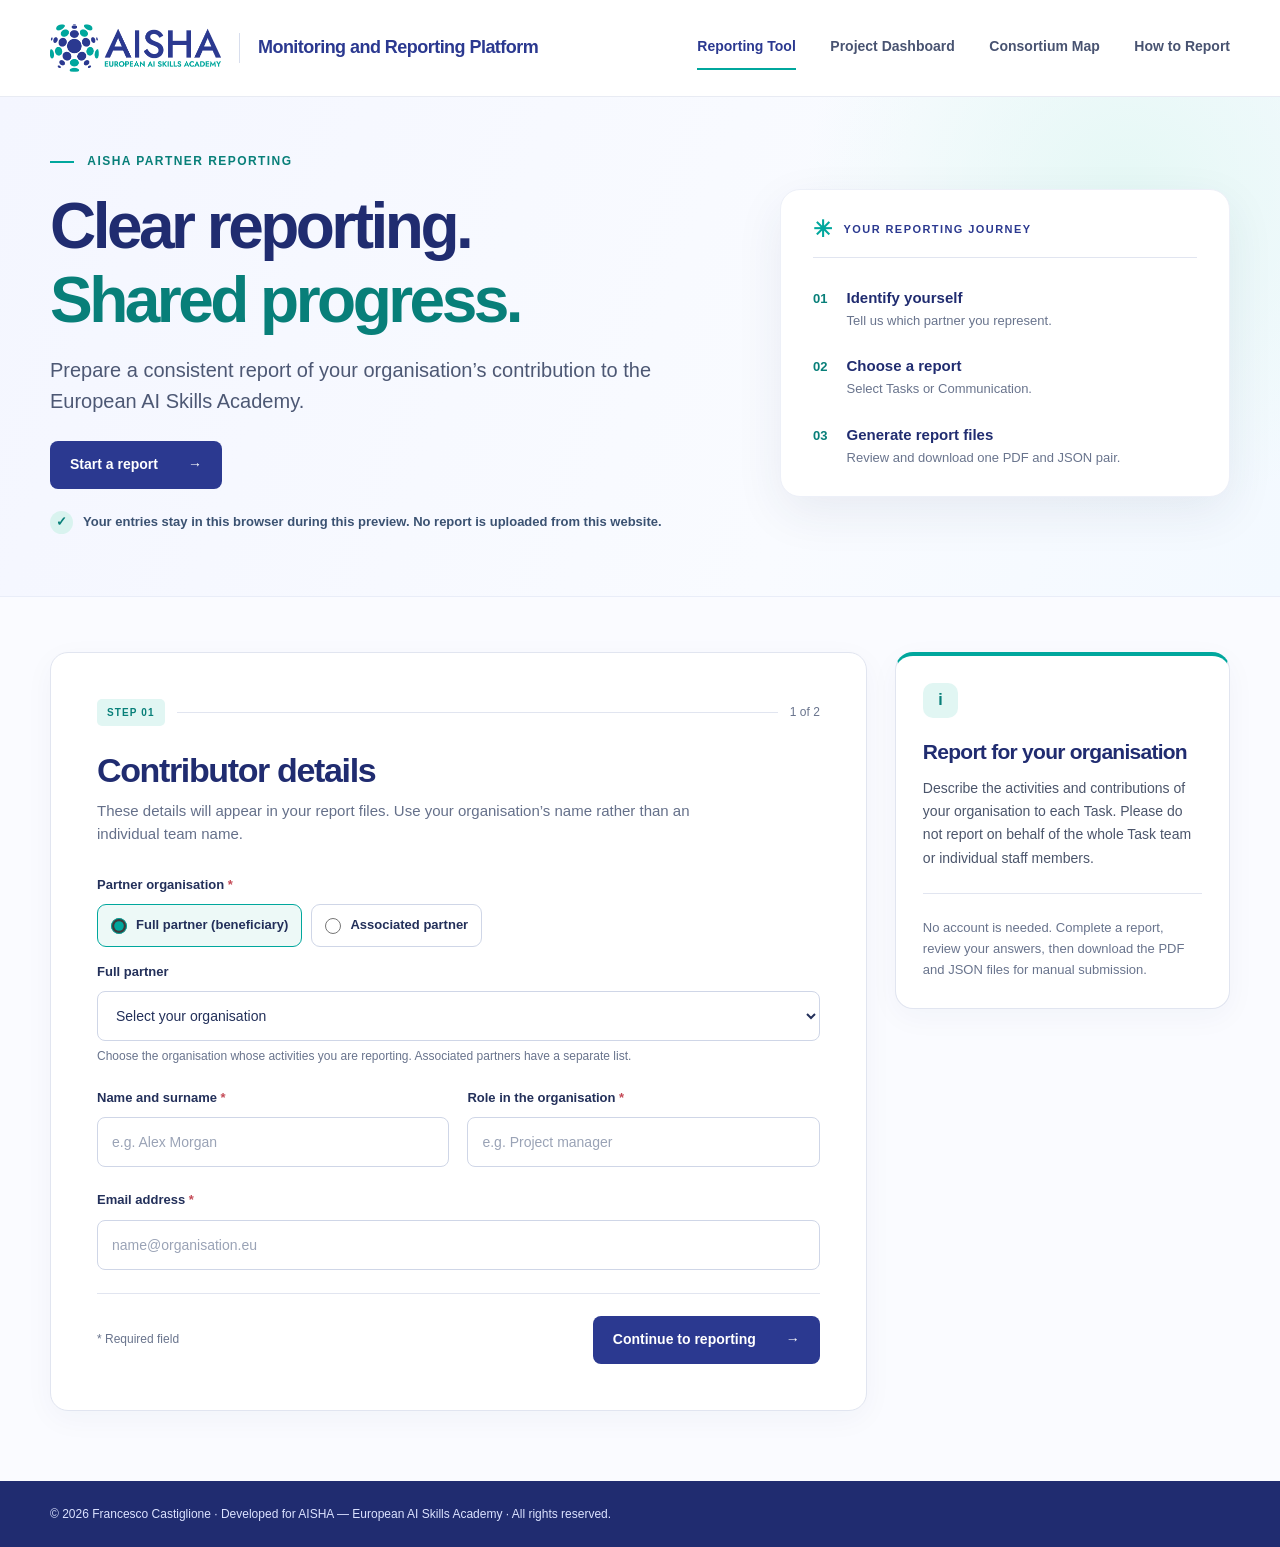
==== commit 520e06aa: "Update AISHA reporting and dashboard with audited October improvements" ====
--- a/index.html
+++ b/index.html
@@ -6,20 +6,21 @@
     <meta name="theme-color" content="#2b3990">
     <meta name="description" content="Prepare AISHA partner reports and view approved project monitoring information.">
     <title>AISHA Monitoring and Reporting Platform</title>
-    <link rel="stylesheet" href="assets/styles.css?v=20261004associated1">
+    <link rel="stylesheet" href="assets/styles.css?v=20261022parity">
     <script src="assets/config.js?v=20261004associated1" defer></script>
     <script src="assets/agreement-content.js" defer></script>
     <script src="assets/project-model.js?v=20261004associated1" defer></script>
-    <script src="assets/embedded-data.js?v=20261003kpipreview2" defer></script>
+    <script src="assets/embedded-data.js?v=20261022parity" defer></script>
     <script src="assets/pdf-lib.min.js" defer></script>
     <script src="assets/fontkit.umd.min.js" defer></script>
     <script src="assets/pdf-assets.js?v=20260930c" defer></script>
-    <script src="assets/pdf.js?v=20261004associated1" defer></script>
+    <script src="assets/pdf.js?v=20261022parity" defer></script>
     <script src="assets/app.js?v=20260930c" defer></script>
     <script src="assets/kpi-model.js?v=20261003kpipreview2" defer></script>
+    <script src="assets/report-identity.js?v=20261022parity" defer></script>
     <script src="assets/report-files.js?v=20261003recovery2" defer></script>
-    <script src="assets/reporting.js?v=20261004associated1" defer></script>
-    <script src="assets/dashboard.js?v=20261004associated1" defer></script>
+    <script src="assets/reporting.js?v=20261022parity" defer></script>
+    <script src="assets/dashboard.js?v=20261022parity" defer></script>
   </head>
   <body>
     <a class="skip-link" href="#main">Skip to main content</a>
@@ -31,7 +32,7 @@
           <span class="brand-label">Monitoring and Reporting Platform</span>
         </a>
         <nav class="site-nav" aria-label="Main navigation">
-          <a href="#reporting" data-view-link="reporting">Reporting Generator</a>
+          <a href="#reporting" data-view-link="reporting">Reporting Tool</a>
           <a href="#dashboard" data-view-link="dashboard">Project Dashboard</a>
           <a href="https://fracastiglione.github.io/aisha-website/consortium-map/" target="_blank" rel="noopener">Consortium Map</a>
           <a href="#instructions" data-view-link="instructions">How to Report</a>
@@ -111,8 +112,8 @@
           <h2 id="choice-title" tabindex="-1">What would you like to report?</h2>
           <p class="section-intro">Choose the type of contribution you are preparing. You can save a browser draft or download a draft file as you work.</p>
           <div class="choice-grid">
-            <article class="choice-card"><span class="choice-mark" aria-hidden="true">01 / TASKS</span><h3>Tasks Reporting</h3><p>Choose a reporting date range, then prepare one partner report covering the assigned Tasks you select.</p><button class="choice-button" type="button" data-report-type="task" aria-pressed="false">Choose Tasks Reporting <span aria-hidden="true">→</span></button></article>
-            <article class="choice-card"><span class="choice-mark" aria-hidden="true">02 / OUTREACH</span><h3>Communication &amp; Dissemination</h3><p>Share events, media outreach, publications, social activity, reach and support needs for a two-week period.</p><button class="choice-button" type="button" data-report-type="communication" aria-pressed="false">Choose Communication <span aria-hidden="true">→</span></button></article>
+            <article class="choice-card"><span class="choice-mark" aria-hidden="true">01 / TASKS</span><h3>Tasks Reporting</h3><p>Choose reporting months, then prepare one partner report covering your listed Tasks and any additional contributions.</p><button class="choice-button" type="button" data-report-type="task" aria-pressed="false">Choose Tasks Reporting <span aria-hidden="true">→</span></button></article>
+            <article class="choice-card"><span class="choice-mark" aria-hidden="true">02 / OUTREACH</span><h3>Communication &amp; Dissemination</h3><p>Share events, media outreach, publications, social activity, reach and support needs for your selected project months.</p><button class="choice-button" type="button" data-report-type="communication" aria-pressed="false">Choose Communication <span aria-hidden="true">→</span></button></article>
           </div>
           <p id="report-status" class="selection-message" role="status" hidden></p>
           <button id="edit-details" class="text-button" type="button">← Edit contributor details</button>
@@ -120,38 +121,39 @@
 
         <section id="report-workspace" class="container report-workspace" aria-labelledby="workspace-title" hidden>
           <div class="workspace-heading"><div><p class="overline">PREPARE YOUR REPORT</p><h2 id="workspace-title" tabindex="-1">Reporting form</h2></div><button id="back-to-choice" class="text-button" type="button">← Change report type</button></div>
-          <p class="preview-notice">This is a working preview. The Grant Agreement governs formal Work Packages, Tasks and activity windows. Coordinator-confirmed voluntary associated-partner Task commitments supplement reporting assignments. You choose the dates and Tasks covered by this partner report; the Agreement does not prescribe this monitoring round.</p>
+          <p id="workspace-intro" class="preview-notice">Report your organisation’s work for the months you select. Add work outside your listed assignments as additional contributions.</p>
 
           <div id="task-picker" class="form-card" hidden>
             <h3>Build your partner report</h3>
-            <p>Drag across months to add them to your report. Drag again to add another period, even after a gap. Click a month to remove or restore it. Only highlighted months are covered.</p>
+            <p>Drag across months to add them to your report. Drag across highlighted months to remove a range. Click a month to toggle it. Only highlighted months are covered.</p>
             <input id="report-start" type="hidden"><input id="report-end" type="hidden">
-            <div class="timeline-header"><strong>Project timeline</strong><span>Drag to add · click to toggle · May 2026 = M01</span></div><div id="project-timeline" class="project-timeline" aria-label="Project months"></div><div id="monitoring-rounds" class="monitoring-rounds" hidden></div>
-            <p id="task-month-summary" class="selection-message" role="status">Choose project months to see your assigned Tasks.</p><section id="overview-import" class="overview-import is-prominent"><div><strong>Resume or update a report</strong><p>Import a complete report, an editable draft file, or a PDF created by this preview. Choose which Task and Work Package entries to bring in before anything changes.</p></div><label class="button button-secondary file-label" for="import-report-file">Import report</label><input id="import-report-file" type="file" accept=".json,.pdf,application/json,application/pdf" hidden><p id="overview-import-message" class="form-message" role="alert" hidden></p></section>
+            <div class="timeline-header"><strong>Project timeline</strong><span>Drag to add or remove · click to toggle · May 2026 = M01</span></div><div id="project-timeline" class="project-timeline" aria-label="Project months"></div><button id="task-clear-months" class="timeline-clear" type="button" disabled>Clear selected months</button><div id="monitoring-rounds" class="monitoring-rounds" hidden></div>
+            <p id="task-month-summary" class="selection-message" role="status">Choose project months to see scheduled Tasks available for reporting.</p><section id="overview-import" class="overview-import is-prominent"><div><strong>Resume or update a report</strong><p>Import a complete report, an editable draft file, or a PDF created by this preview. Choose which Task and Work Package entries to bring in before anything changes.</p></div><label class="button button-secondary file-label" for="import-report-file">Import report</label><input id="import-report-file" type="file" accept=".json,.pdf,application/json,application/pdf" hidden><p id="overview-import-message" class="form-message" role="alert" hidden></p></section>
             <div id="task-list" class="task-list"></div>
             <section id="wp-leader-section" class="wp-leader-section" hidden><div class="section-heading"><div><p class="overline">FOR WORK PACKAGE LEADERS</p><h3>Work Package leadership updates</h3></div><p>Report on coordination of the whole Work Package, separately from your organisation’s Task contributions.</p></div><div id="wp-leader-list"></div></section>
-            <section id="extra-contributions" class="report-extra-section"><div class="section-heading"><div><p class="overline">ADDITIONAL CONTRIBUTIONS</p><h3>Work outside your listed assignments</h3></div><p>Select all the extra Tasks and Work Packages you contributed to. They will appear below as drafts, ready to complete one at a time. These voluntary entries do not change Grant Agreement assignments.</p></div><div id="extra-picker" class="extra-picker"><div id="extra-task-options"></div><div id="extra-wp-options"></div></div><button id="add-extra" class="button button-secondary" type="button">Add selected contributions</button><p id="extra-message" class="form-message" role="status" hidden></p><div id="extra-list"></div></section>
+            <section id="extra-contributions" class="report-extra-section"><div class="section-heading"><div><p class="overline">ADDITIONAL CONTRIBUTIONS</p><h3>Work outside your listed assignments</h3></div><p>Select all the extra Tasks and Work Packages you contributed to. They will appear below as drafts, ready to complete one at a time. These voluntary entries do not change the listed project assignments.</p></div><div id="extra-picker" class="extra-picker"><div id="extra-task-options"></div><div id="extra-wp-options"></div></div><button id="add-extra" class="button button-secondary" type="button">Add selected contributions</button><p id="extra-message" class="form-message" role="status" hidden></p><div id="extra-list"></div></section>
           </div>
 
           <form id="task-form" class="form-card report-form" novalidate hidden>
             <div class="editor-top-actions"><button id="task-top-back" class="text-button editor-top-back" type="button">← Back to overview</button></div>
-            <p id="task-work-package" class="task-meta"></p>
-            <div class="task-title-row"><h3 id="task-form-title">Task report</h3><span id="task-role" class="role-badge"></span></div>
+            <p class="task-meta task-context-line"><span id="task-work-package"></span> <span id="task-role" class="role-badge"></span></p>
+            <h3 id="task-form-title">Task report</h3>
             <details class="task-description"><summary>Read full Task description</summary><div id="task-description-text" class="agreement-text"></div><small id="task-source"></small></details>
             <div id="task-outcome" class="outcome-banner" hidden></div>
-            <div class="task-import-card"><div><strong>Have a report for this Task?</strong><p>Import an individual Task PDF for the same selected months. Other Tasks and Work Package updates will stay as they are.</p></div><button id="task-import-top" class="button button-secondary" type="button">Import Task PDF</button></div>
-            <div class="notice-card organisation-reminder"><strong>Report your organisation’s contribution</strong><p>Describe your organisation’s activities for this Task during the selected dates. You may leave a section blank when it does not apply.</p></div>
-            <div class="coverage-card"><strong>Dates covered for this Task</strong><p id="task-coverage"></p><div class="field-row"><div class="field"><label for="task-cover-start">From</label><input id="task-cover-start" name="coverage_start" type="date"></div><div class="field"><label for="task-cover-end">Through</label><input id="task-cover-end" name="coverage_end" type="date"></div></div><small>Narrow these dates if some of this Task’s work was already reported. Months excluded on the project timeline stay excluded here.</small></div>
-            <div class="field"><label for="task-activities">Activities carried out</label><textarea id="task-activities" name="activities_carried_out" rows="5" maxlength="100000"></textarea></div>
-            <div class="field"><label for="task-results">Results achieved</label><textarea id="task-results" name="results_achieved" rows="5" maxlength="100000"></textarea></div>
-            <div class="field"><label for="task-difficulties">Difficulties encountered</label><textarea id="task-difficulties" name="difficulties_encountered" rows="4" maxlength="100000"></textarea></div>
+            <div class="task-setup-grid">
+              <div class="task-import-card"><div><strong>Have a report for this Task?</strong><p>Import an individual Task PDF for the same selected months. Other Tasks and Work Package updates will stay as they are.</p></div><button id="task-import-top" class="button button-secondary" type="button">Import Task PDF</button></div>
+              <section id="task-dates-details" class="task-dates-inline" aria-labelledby="task-dates-heading"><div class="task-dates-heading"><strong id="task-dates-heading">Dates covered</strong><span id="task-coverage" role="status"></span></div><div class="field-row task-date-inputs"><div class="field"><label for="task-cover-start">From</label><input id="task-cover-start" name="coverage_start" type="date"></div><div class="field"><label for="task-cover-end">Through</label><input id="task-cover-end" name="coverage_end" type="date"></div></div><p id="task-months-available" class="task-months-available"></p><small>Narrow the dates if some work was already reported. Only selected project months count.</small></section>
+            </div>
+            <div class="field guided-field"><div class="guided-label"><label for="task-activities">Activities carried out</label><span class="guidance-anchor"><button class="guidance-trigger" type="button" aria-label="Guidance for activities carried out" aria-describedby="task-activities-tip">?</button><span class="field-tooltip" id="task-activities-tip" role="tooltip">Describe the initiatives related to this task that have been started, are in progress, or have been completed during the reporting period.</span></span></div><textarea id="task-activities" name="activities_carried_out" rows="5" placeholder="Describe the initiatives related to this task that have been started, are in progress, or have been completed during the reporting period." maxlength="100000"></textarea></div>
+            <div class="field guided-field"><div class="guided-label"><label for="task-results">Results achieved</label><span class="guidance-anchor"><button class="guidance-trigger" type="button" aria-label="Guidance for results achieved" aria-describedby="task-results-tip">?</button><span class="field-tooltip" id="task-results-tip" role="tooltip">Describe the main results achieved so far for this task, including concrete outputs and progress made during the reporting period.</span></span></div><textarea id="task-results" name="results_achieved" rows="5" placeholder="Describe the main results achieved so far for this task, including concrete outputs and progress made during the reporting period." maxlength="100000"></textarea></div>
+            <div class="field guided-field"><div class="guided-label"><label for="task-difficulties">Difficulties encountered</label><span class="guidance-anchor"><button class="guidance-trigger" type="button" aria-label="Guidance for difficulties encountered" aria-describedby="task-difficulties-tip">?</button><span class="field-tooltip" id="task-difficulties-tip" role="tooltip">Highlight the main obstacles, constraints, or challenges faced in this task, how they affected the progress, and whether any initiatives or mitigations were taken to address them.</span></span></div><textarea id="task-difficulties" name="difficulties_encountered" rows="4" placeholder="Highlight the main obstacles, constraints, or challenges faced in this task, how they affected the progress, and whether any initiatives or mitigations were taken to address them." maxlength="100000"></textarea></div>
             <div class="field-row">
               <div class="field" id="task-cost-field"><label for="task-cost">Raw costs incurred (EUR)</label><input id="task-cost" name="raw_costs" type="number" min="0" step="0.01" inputmode="decimal"><p class="field-help">Optional internal monitoring figure; this is not a grant payment claim.</p></div>
-              <div class="field" id="task-cost-note-field"><label for="task-cost-note">Cost note</label><input id="task-cost-note" name="raw_costs_note" type="text" maxlength="500" placeholder="Optional context"></div>
+              <div class="field guided-field" id="task-cost-note-field"><div class="guided-label"><label for="task-cost-note">Raw costs incurred — details</label><span class="guidance-anchor"><button class="guidance-trigger" type="button" aria-label="Guidance for raw costs incurred" aria-describedby="task-cost-note-tip">?</button><span class="field-tooltip" id="task-cost-note-tip" role="tooltip">Describe the direct costs (invoiced and paid) incurred during the reporting period for this task, specifying the corresponding budget categories, such as events and dissemination, travel, etc.</span></span></div><textarea id="task-cost-note" name="raw_costs_note" rows="4" placeholder="Describe the direct costs (invoiced and paid) incurred during the reporting period for this task, specifying the corresponding budget categories, such as events and dissemination, travel, etc." maxlength="100000"></textarea></div>
               <p id="associated-cost-note" class="field-help" hidden>Associated partners cannot charge costs to the action under the Grant Agreement. This report records activities without a cost field.</p>
             </div>
-            <div class="field"><label for="task-upcoming">Upcoming activities</label><textarea id="task-upcoming" name="upcoming_activities" rows="4" maxlength="100000"></textarea></div>
-            <div class="field"><label for="task-comments">Additional comments or feedback</label><textarea id="task-comments" name="additional_comments" rows="4" maxlength="100000"></textarea></div>
+            <div class="field guided-field"><div class="guided-label"><label for="task-upcoming">Upcoming activities</label><span class="guidance-anchor"><button class="guidance-trigger" type="button" aria-label="Guidance for upcoming activities" aria-describedby="task-upcoming-tip">?</button><span class="field-tooltip" id="task-upcoming-tip" role="tooltip">Outline the next steps, planned actions, and expected outputs for the upcoming period within the scope of this task.</span></span></div><textarea id="task-upcoming" name="upcoming_activities" rows="4" placeholder="Outline the next steps, planned actions, and expected outputs for the upcoming period within the scope of this task." maxlength="100000"></textarea></div>
+            <div class="field guided-field"><div class="guided-label"><label for="task-comments">Additional comments or feedback</label><span class="guidance-anchor"><button class="guidance-trigger" type="button" aria-label="Guidance for additional comments or feedback" aria-describedby="task-comments-tip">?</button><span class="field-tooltip" id="task-comments-tip" role="tooltip">Please use this space to share any additional comments, feedback, or insights that may be relevant.</span></span></div><textarea id="task-comments" name="additional_comments" rows="4" placeholder="Please use this space to share any additional comments, feedback, or insights that may be relevant." maxlength="100000"></textarea></div>
             <fieldset class="field"><legend>Are there any significant issues?</legend><div class="radio-row compact-radios"><label><input type="radio" name="significant_issue" value="yes"> Yes</label><label><input type="radio" name="significant_issue" value="no"> No</label></div></fieldset>
             <div id="task-issue-details" class="conditional" hidden>
               <div class="field"><label for="task-severity">Severity</label><select id="task-severity" name="severity"><option value="">Select severity</option><option>Low</option><option>Medium</option><option>High</option><option>Critical</option></select></div>
@@ -164,9 +166,12 @@
           <form id="wp-leader-form" class="form-card report-form" novalidate hidden><div class="editor-top-actions"><button id="wp-top-back" class="text-button editor-top-back" type="button">← Back to overview</button><button id="wp-download-draft" class="text-button" type="button">Download full draft PDF</button></div><p class="overline">WORK PACKAGE LEADERSHIP UPDATE</p><h3 id="wp-form-title"></h3><p id="wp-form-period" class="task-meta"></p><details class="wp-objectives"><summary>Read full Work Package objectives</summary><div id="wp-form-objectives" class="agreement-text"></div></details><p class="leadership-note">This is your assessment as Work Package leader. It does not certify another partner’s submission or work.</p><div class="field"><label for="wp-progress">Overall progress and achievements</label><textarea id="wp-progress" rows="4" maxlength="100000"></textarea></div><div class="field"><label for="wp-coordination">Coordination and integration work</label><textarea id="wp-coordination" rows="4" maxlength="100000"></textarea></div><div class="field"><label for="wp-difficulties">Difficulties and dependencies</label><textarea id="wp-difficulties" rows="4" maxlength="100000"></textarea></div><div class="field"><label for="wp-next">Next priorities</label><textarea id="wp-next" rows="4" maxlength="100000"></textarea></div><div class="field"><label for="wp-support">Coordinator decisions or support needed</label><textarea id="wp-support" rows="3" maxlength="100000"></textarea></div><h4>Tasks in this Work Package</h4><p class="field-help">Give a status only where you have information. Task descriptions and stated outcomes are copied from the Grant Agreement.</p><div id="wp-task-updates"></div><p id="wp-editor-message" class="form-message" role="alert" hidden></p><div class="task-editor-actions"><p>Your Work Package update will appear in the same full partner report as your Task contributions.</p><div class="task-editor-buttons"><button id="wp-back" class="button button-secondary" type="button">← Back to overview</button><button id="wp-no-work" class="button button-secondary" type="button">Declare no Work Package work</button><button id="wp-done" class="button button-primary" type="button">Done with Work Package</button></div></div></form>
 
           <form id="communication-form" class="form-card report-form" novalidate hidden>
-            <p class="overline">COMMUNICATION &amp; DISSEMINATION</p><h3>Two-week check-in</h3><div class="overview-import comm-import"><div><h4>Resume or update a communication report</h4><p>Import an AISHA draft or report for this partner to continue the check-in.</p></div><label class="button button-secondary" for="comm-import-file">Import communication report</label><input id="comm-import-file" type="file" accept=".json,.pdf,application/json,application/pdf" hidden><p id="comm-import-message" class="form-message" role="status" hidden></p></div>
-            <p>The coordination team's current reporting workflow requests a check-in every two weeks. This is a monitoring practice, not a deadline stated in the Grant Agreement. There is no expectation to report a high number of activities; the form records what happened and what is planned.</p>
-            <div class="field-row"><div class="field"><label for="comm-start">Period start *</label><input id="comm-start" name="period_start" type="date" required></div><div class="field"><label for="comm-end">Period end *</label><input id="comm-end" name="period_end" type="date" required><p class="field-help">Use a 14-day period, including both dates.</p></div></div>
+            <p class="overline">COMMUNICATION &amp; DISSEMINATION</p><h3>Monthly communication report</h3><div class="overview-import comm-import"><div><h4>Resume or update a communication report</h4><p>Import an AISHA draft or report for this partner to continue the monthly report.</p></div><label class="button button-secondary" for="comm-import-file">Import communication report</label><input id="comm-import-file" type="file" accept=".json,.pdf,application/json,application/pdf" hidden><p id="comm-import-message" class="form-message" role="status" hidden></p></div>
+            <p>Select the project months this report covers, then record your organisation’s activities and support needs for those months. Only highlighted months are included.</p>
+            <div class="timeline-header"><strong id="comm-month-label">Reporting months *</strong><span>Drag to add or remove · click to toggle · May 2026 = M01</span></div>
+            <div id="comm-month-timeline" class="project-timeline" role="group" aria-labelledby="comm-month-label"></div>
+            <button id="comm-clear-months" class="timeline-clear" type="button" disabled>Clear selected months</button>
+            <p id="comm-month-summary" class="selection-message" role="status">Choose one or more project months for this communication report.</p>
             <fieldset class="field"><legend>Did you organise one or more events? *</legend><div class="radio-row"><label><input type="radio" name="events_organised" value="yes"> Yes</label><label><input type="radio" name="events_organised" value="no"> No</label></div></fieldset>
             <div id="comm-events-wrap" class="conditional" hidden><div id="comm-events-list"></div><button id="add-event" class="button button-secondary" type="button">+ Add another event</button></div>
             <fieldset class="field"><legend>Did you carry out media outreach? *</legend><div class="radio-row"><label><input type="radio" name="media_outreach" value="yes"> Yes</label><label><input type="radio" name="media_outreach" value="no"> No</label></div></fieldset>
@@ -180,7 +185,7 @@
             <div id="comm-email-wrap" class="conditional" hidden><div class="field"><label for="comm-recipients">Estimated recipients *</label><input id="comm-recipients" name="estimated_recipients" type="number" min="0" step="1" inputmode="numeric"></div><div class="field"><label for="comm-email-details">Relevant information</label><textarea id="comm-email-details" name="email_details" rows="3" maxlength="100000"></textarea></div></div>
             <div class="field"><label for="comm-other">Other activities completed or materials to share</label><textarea id="comm-other" name="other_activities_or_materials" rows="4" maxlength="100000"></textarea></div>
             <div class="field-row"><div class="field"><label for="comm-reach">Total estimated people reached *</label><input id="comm-reach" name="estimated_people_reached" type="number" min="0" step="1" inputmode="numeric"><label class="check-label"><input id="comm-reach-unknown" type="checkbox"> Unknown</label></div><div class="field"><label for="comm-enrolments">Pre-registrations or enrolments attributable to your activities *</label><input id="comm-enrolments" name="preregistrations_or_enrolments" type="number" min="0" step="1" inputmode="numeric"><label class="check-label"><input id="comm-enrolments-unknown" type="checkbox"> Unknown</label></div></div>
-            <fieldset class="field"><legend>Do you need support from the coordination team? *</legend><div class="radio-row"><label><input type="radio" name="coordinator_support_required" value="yes"> Yes</label><label><input type="radio" name="coordinator_support_required" value="no"> No</label></div></fieldset>
+            <fieldset class="field"><legend>Do you need support from the coordination or communication team? *</legend><div class="radio-row"><label><input type="radio" name="coordinator_support_required" value="yes"> Yes</label><label><input type="radio" name="coordinator_support_required" value="no"> No</label></div></fieldset>
             <div id="comm-support-wrap" class="field conditional" hidden><label for="comm-support">Support required *</label><textarea id="comm-support" name="coordinator_support_request" rows="4" maxlength="100000"></textarea></div>
           </form>
 
@@ -192,7 +197,7 @@
           <template id="event-template"><div class="event-entry"><div class="event-entry-top"><strong>Event</strong><button type="button" class="text-button remove-event">Remove</button></div><div class="field"><label>Event description *</label><textarea class="event-description" rows="3" maxlength="100000"></textarea></div><div class="field"><label>Participants *</label><input class="event-participants" type="number" min="0" step="1" inputmode="numeric"></div><div class="field"><label>Shared event code (if known)</label><input class="event-activity-id" type="text" maxlength="80" list="shared-activity-options" placeholder="Coordinator-issued code"></div></div></template>
 
           <div id="draft-actions" class="draft-actions" hidden><div class="draft-intro"><strong>Save your progress</strong><p>Download a portable copy whenever you pause. Browser storage can be cleared by your device or browser.</p></div><div class="draft-buttons"><div class="draft-choice"><button id="open-draft-downloads" class="button button-primary" type="button">Download draft</button><small>Keep a PDF, an editable JSON file, or both.</small></div><div class="draft-choice"><button id="save-draft" class="button button-secondary" type="button">Save in this browser</button><small>One current draft on this device. Browser data may be cleared, so also download a copy.</small></div><div class="draft-choice"><button id="open-browser-draft" class="button button-secondary" type="button">Restore browser draft</button><small>Bring back the last draft saved in this browser.</small></div></div><p id="draft-message" class="action-message" role="status"></p></div>
-          <div id="report-form-actions" class="form-actions" hidden><div class="review-readiness"><div id="selected-task-summary" class="status-grid" role="status"></div><small>Review is the next step. Your report will be generated only after you review and confirm it.</small></div><div id="revision-controls" class="revision-card" hidden><div class="field"><label for="report-revision">Report revision *</label><input id="report-revision" type="number" min="1" max="99" step="1" value="1"><p class="field-help">Use 1 for your first version. For an updated or corrected report, enter the next revision number.</p></div></div><p id="report-form-error" class="form-message" role="alert" hidden></p><button id="review-report" class="button button-primary" type="button">Review full report before submission <span aria-hidden="true">→</span></button></div>
+          <div id="report-form-actions" class="form-actions" hidden><div class="review-readiness"><div id="selected-task-summary" class="status-grid" role="status"></div><small>Review is the next step. Your report will be generated only after you review and confirm it.</small></div><div id="revision-controls" class="revision-card" hidden><div class="field"><label for="report-revision">Report revision *</label><input id="report-revision" type="number" min="1" max="99" step="1" value="1"><p class="field-help">Use 1 for your first version. For an updated or corrected report, enter the next revision number.</p></div><p class="field-help">Report code: <strong id="report-code-preview"></strong><br>The code stays the same when you revise this report. Each revision has its own number.</p></div><p id="report-form-error" class="form-message" role="alert" hidden></p><button id="review-report" class="button button-primary" type="button">Review full report before submission <span aria-hidden="true">→</span></button></div>
         </section>
 
         <dialog id="confirm-action-dialog" aria-labelledby="confirm-action-title" aria-describedby="confirm-action-description"><div class="individual-pdf-content"><h2 id="confirm-action-title"></h2><p id="confirm-action-description"></p><div class="review-actions"><button id="confirm-action-cancel" class="button button-secondary" type="button">Cancel</button><button id="confirm-action-accept" class="button button-primary" type="button">Confirm</button></div></div></dialog>
@@ -223,7 +228,7 @@
           <li><span>02</span><h2>Review and download</h2><p>Check your details and answers, then retain both the readable PDF and the structured JSON file.</p></li>
           <li><span>03</span><h2>Share the report files</h2><p>Send both files through the channel specified by the AISHA coordination team and confirm receipt there. This preview does not send them.</p></li>
         </ol>
-        <div class="notice-card"><strong>About this preview</strong><p>The formal beneficiary, Work Package and Task catalogue comes from the Grant Agreement. Voluntary associated-partner Task commitments are shown from Attachment 6, as confirmed by the coordinator. Reporting periods and the two-week communication check-in are coordinator workflow choices; the coordination team should confirm each monitoring round before official use.</p></div>
+        <div class="notice-card"><strong>About this preview</strong><p>The formal beneficiary, Work Package and Task catalogue comes from the Grant Agreement. Voluntary associated-partner Task commitments are shown from Attachment 6, as confirmed by the coordinator. Reporting periods and the monthly communication report are coordinator workflow choices; the coordination team should confirm each monitoring round before official use.</p></div>
       </section>
     </main>
 
--- a/assets/styles.css
+++ b/assets/styles.css
@@ -1045,3 +1045,202 @@
 #saved-copy-dialog .review-actions, #pdf-recovery-dialog .review-actions { justify-content: flex-start; }
 
 .role-badge.is-contributor { color:#424a9a; background:#eaecfb; border:1px solid #cfd4f4; }
+
+
+/* October counterpart parity: AISHA layout, guidance and traceable results. */
+.task-context-line { margin:0 0 12px; line-height:1.6; }
+.task-context-line .role-badge { margin-left:4px; vertical-align:middle; }
+#task-form-title { margin:0 0 8px; }
+.task-setup-grid { display:grid; grid-template-columns:minmax(0,1fr) minmax(0,1.15fr); gap:12px; margin:14px 0 22px; }
+.task-import-card,.task-dates-inline { min-width:0; padding:15px 17px; border-radius:9px; }
+.task-import-card { display:flex; flex-direction:column; align-items:flex-start; justify-content:space-between; gap:13px; border:1px solid #d7cbea; background:#f0f4ff; }
+.task-import-card strong,.task-dates-heading strong { color:var(--ink); font-size:13px; }
+.task-import-card p { margin:5px 0 0; color:#526077; font-size:12px; line-height:1.5; }
+.task-import-card .button { min-height:38px; padding:8px 12px; font-size:12px; }
+.task-dates-inline { border:1px solid #d8cfeb; background:#f5f7ff; }
+.task-dates-heading { display:flex; align-items:center; justify-content:space-between; flex-wrap:wrap; gap:6px 10px; margin-bottom:12px; }
+#task-coverage { display:inline-flex; padding:4px 9px; border-radius:99px; background:#e8efff; color:#26377e; font-size:11px; font-weight:750; line-height:1.3; }
+.task-dates-inline .task-date-inputs { grid-template-columns:repeat(2,minmax(0,1fr)); gap:10px; }
+.task-dates-inline .field { min-width:0; margin-bottom:8px; }
+.task-dates-inline .field label { margin-bottom:5px; font-size:11px; }
+.task-dates-inline .field input { min-width:0; height:40px; padding:0 8px; font-size:12px; }
+.task-months-available { margin:2px 0 7px; color:#26377e; font-size:11px; font-weight:700; line-height:1.4; }
+.task-dates-inline small { display:block; color:#59677b; font-size:11px; line-height:1.4; }
+#task-form .task-description { margin:14px 0; padding:12px 15px; }
+.outcome-banner { padding: 13px 15px; background: #edf5ff; border-left: 4px solid var(--blue); border-radius: 8px; font-size: 13px; }
+.coverage-banner { padding: 11px 13px; color: var(--blue-deep); background: #f4f7fd; border-radius: 7px; font-size: 13px; }
+/* Range controls keep their actions next to either project timeline. */
+.timeline-clear { display:inline-block; margin:9px 0 3px; padding:5px 0; border:0; background:transparent; color:var(--selection-violet-dark); font-size:12px; font-weight:750; text-decoration:underline; text-underline-offset:3px; }
+.timeline-clear:disabled { color:#8490a2; cursor:default; text-decoration:none; }
+
+/* A softer mauve separates no-work from amber drafts and green completed work. */
+.task-card.is-no_work,.wp-leader-card.is-no_work { border-color:#b88baa; background:#faf0f6; box-shadow:inset 5px 0 #94627f; }
+.task-state.is-no_work { color:#633b55; background:#eedbe8; border-color:#c99fba; }
+.task-card.is-no_work .task-chosen-coverage { color:#704a62; }
+.role-badge.is-leader { color:#26377e; background:#edf2ff; border-color:#bda8ec; }
+.role-badge.is-participant { color:#783d5d; background:#faebf3; border-color:#ddb0c8; }
+.role-badge.is-contributor { color:#3f5270; background:#eaf0f7; border-color:#b9cadd; }
+.task-card.is-lead .task-card-role { color:#26377e; }
+
+/* KPI tables: clear reading widths, aligned labels, and restrained emphasis. */
+.dash-kpi-reference .dash-section-head p,.dash-kpi-reference .dash-kpi-lens-intro { max-width:72ch; text-align:left; }
+.dash-kpi-section-nav { display:flex; flex-wrap:wrap; gap:9px; margin:18px 0 24px; }
+.dash-kpi-section-nav button { border:1px solid #cbb9e7; border-radius:999px; padding:9px 13px; background:#f4f7ff; color:#26377e; font:inherit; font-size:12px; font-weight:750; cursor:pointer; }
+.dash-kpi-section-nav button:hover,.dash-kpi-section-nav button:focus-visible { background:#eadfff; border-color:#8460c7; }
+.dash-kpi-group-section { margin:26px 0 32px; scroll-margin-top:100px; }
+.dash-kpi-group-section h3 { margin:0 0 12px; color:#23305a; font-size:19px; line-height:1.3; }
+.dash-kpi-contributions { margin-top:10px; padding:9px 11px; border:1px solid #e2d7f2; border-radius:8px; background:#faf7ff; color:#3d3456; font-size:12px; font-weight:500; }
+.dash-kpi-contributions summary { color:#26377e; font-weight:750; cursor:pointer; }
+.dash-kpi-contributions p { margin:9px 0 0; line-height:1.5; overflow-wrap:anywhere; }
+.dash-kpi-contributions p strong { display:block; color:#30234f; }
+.dash-partner-kpi-panel { margin-top:20px; padding:14px 16px; border:1px solid #dfd5ee; border-radius:10px; background:#fbf9fe; }
+.dash-partner-kpi-panel h4 { margin:0 0 8px; color:#23305a; }
+.dash-partner-kpi-panel p { margin:7px 0; overflow-wrap:anywhere; }
+#report-code-preview { color:#26377e; font-family:ui-monospace,SFMono-Regular,Consolas,monospace; font-size:12px; overflow-wrap:anywhere; }
+.dash-kpi-table-wrap { border-color:#d9d2e7; box-shadow:0 8px 24px #3321580b; scrollbar-color:#bca8df #f5f1fa; }
+.dash-kpi-reference-table { min-width:1040px; table-layout:fixed; border-collapse:separate; border-spacing:0; color:#344054; font-size:14px; line-height:1.58; }
+.dash-kpi-reference-table caption { padding:17px 20px; color:#30234f; background:#f6f2fc; font-size:16px; }
+.dash-kpi-reference-table thead th { padding:13px 16px; background:#2b3990; font-size:12px; line-height:1.4; letter-spacing:.02em; }
+.dash-kpi-reference-table tbody th,.dash-kpi-reference-table td { padding:17px 16px; border-top:1px solid #e7e1ee; vertical-align:top; text-align:left; overflow-wrap:anywhere; }
+.dash-kpi-reference-table tbody tr:nth-child(even) { background:#fbf9fe; }
+.dash-kpi-reference-table tbody tr:hover { background:#f7f2ff; }
+.dash-kpi-reference-table tbody th { color:#30234f; font-weight:750; }
+.dash-kpi-reference-table .dash-kpi-verbatim { margin:0 0 9px; text-align:justify; text-align-last:left; hyphens:auto; line-height:1.65; }
+.dash-kpi-reference-table .dash-kpi-verbatim:last-child { margin-bottom:0; }
+.dash-kpi-reference-table .dash-kpi-page { width:auto; margin:0 0 8px; color:#56637a; font-size:11px; font-weight:600; text-align:left; }
+.dash-kpi-reference-table .dash-kpi-page:last-child { margin-bottom:0; }
+.dash-kpi-reference-table .dash-kpi-code { width:6%; color:#26377e; font-size:13px; }
+.dash-kpi-reference-table.is-project-table th:nth-child(2) { width:19%; }
+.dash-kpi-reference-table.is-project-table th:nth-child(3) { width:31%; }
+.dash-kpi-reference-table.is-project-table th:nth-child(4) { width:26%; }
+.dash-kpi-reference-table.is-project-table th:nth-child(5) { width:18%; }
+.dash-kpi-reference-table.is-communication-table { min-width:920px; }
+.dash-kpi-reference-table.is-communication-table th:nth-child(1) { width:35%; }
+.dash-kpi-reference-table.is-communication-table th:nth-child(2) { width:13%; }
+.dash-kpi-reference-table.is-communication-table th:nth-child(3) { width:35%; }
+.dash-kpi-reference-table.is-communication-table th:nth-child(4) { width:17%; }
+.dash-kpi-reference-table .dash-kpi-target { color:#26377e; font-weight:800; font-variant-numeric:tabular-nums; white-space:nowrap; }
+.dash-kpi-evidence-list { margin:0; padding-left:18px; }
+.dash-kpi-evidence-list li + li { margin-top:5px; }
+.dash-kpi-evidence-list li::marker { color:#2b3990; }
+.dash-kpi-reference-table.is-indicator-index { min-width:1040px; }
+.dash-kpi-reference-table.is-indicator-index th:nth-child(1) { width:19%; }
+.dash-kpi-reference-table.is-indicator-index th:nth-child(2) { width:48%; }
+.dash-kpi-reference-table.is-indicator-index th:nth-child(3) { width:12%; }
+.dash-kpi-reference-table.is-indicator-index th:nth-child(4) { width:21%; }
+.dash-kpi-reference-table.is-indicator-index td:nth-child(2) { width:auto; }
+.dash-kpi-reference-table .dash-kpi-actual { width:auto; min-width:0; font-variant-numeric:tabular-nums; }
+.dash-kpi-index-source + .dash-kpi-index-source { border-top-color:#e7e1ee; }
+.dash-kpi-field-label { color:#26377e; font-weight:800; }
+
+/* Agreement KPI tables: targets and reviewed measurements share one reading line. */
+.dash-kpi-reference .dash-kpi-lenses { gap:0; width:max-content; max-width:100%; padding:4px; border:1px solid #ded5eb; border-radius:12px; background:#f6f2fb; }
+.dash-kpi-reference .dash-kpi-lenses button { border:0; border-radius:9px; padding:10px 17px; background:transparent; color:#514568; cursor:pointer; }
+.dash-kpi-reference .dash-kpi-lenses button.is-selected { background:#fff; color:#43217f; box-shadow:0 2px 9px #35224a1d; }
+.dash-kpi-reference .dash-kpi-lens-intro { margin:0 0 20px; color:#5b5670; font-size:13px; line-height:1.55; }
+.dash-kpi-reference .dash-kpi-group-section { margin-top:28px; }
+.dash-kpi-reference .dash-kpi-group-section h3 { padding-left:12px; border-left:4px solid #6173bb; }
+.dash-kpi-reference .dash-kpi-table-wrap { border:1px solid #e0d8eb; border-radius:13px; box-shadow:0 5px 18px #3526530c; }
+.dash-kpi-reference .dash-kpi-reference-table { min-width:1170px; }
+.dash-kpi-reference .dash-kpi-reference-table caption { position:absolute; width:1px; height:1px; padding:0; margin:-1px; overflow:hidden; clip:rect(0,0,0,0); white-space:nowrap; border:0; }
+.dash-kpi-reference .dash-kpi-reference-table thead th { padding:13px 14px; background:#23305a; font-size:11px; text-transform:uppercase; letter-spacing:.045em; }
+.dash-kpi-reference .dash-kpi-reference-table tbody th,.dash-kpi-reference .dash-kpi-reference-table td { padding:16px 14px; line-height:1.5; }
+.dash-kpi-reference .dash-kpi-reference-table tbody tr:nth-child(even) { background:#fdfcff; }
+.dash-kpi-reference .dash-kpi-reference-table tbody tr:hover { background:#f7f3fd; }
+.dash-kpi-reference .dash-kpi-reference-table .dash-kpi-verbatim { text-align:justify; text-align-last:left; hyphens:auto; line-height:1.55; white-space:pre-line; }
+.dash-kpi-reference .dash-kpi-reference-table .dash-kpi-code { width:6%; font-size:14px; font-weight:850; }
+.dash-kpi-reference .dash-kpi-reference-table.is-project-table th:nth-child(2) { width:18%; }
+.dash-kpi-reference .dash-kpi-reference-table.is-project-table th:nth-child(3) { width:25%; }
+.dash-kpi-reference .dash-kpi-reference-table.is-project-table th:nth-child(4) { width:14%; }
+.dash-kpi-reference .dash-kpi-reference-table.is-project-table th:nth-child(5) { width:22%; }
+.dash-kpi-reference .dash-kpi-reference-table.is-project-table th:nth-child(6) { width:15%; }
+.dash-kpi-reference .dash-kpi-reference-table.is-communication-table th:nth-child(1) { width:27%; }
+.dash-kpi-reference .dash-kpi-reference-table.is-communication-table th:nth-child(2) { width:13%; }
+.dash-kpi-reference .dash-kpi-reference-table.is-communication-table th:nth-child(3) { width:27%; }
+.dash-kpi-reference .dash-kpi-reference-table.is-communication-table th:nth-child(4) { width:22%; }
+.dash-kpi-reference .dash-kpi-reference-table.is-communication-table th:nth-child(5) { width:11%; }
+.dash-kpi-reference .dash-kpi-measurement { background:#fcfaff; }
+.dash-kpi-result { display:grid; gap:4px; padding:10px 12px; border:1px solid #e7dff1; border-radius:9px; background:#fff; }
+.dash-kpi-result span { color:#695e7c; font-size:10px; font-weight:800; line-height:1.35; text-transform:uppercase; letter-spacing:.04em; }
+.dash-kpi-result strong { color:#4a2c78; font-size:15px; line-height:1.3; font-weight:800; }
+.dash-kpi-result.is-pending strong { color:#655c72; font-size:13px; font-weight:700; }
+.dash-kpi-measurement .dash-kpi-contributions { margin-top:8px; padding:0; border:1px solid #d9cbee; border-radius:9px; background:#fff; font-size:12px; }
+.dash-kpi-measurement .dash-kpi-contributions summary { padding:10px 12px; color:#2b3990; line-height:1.35; }
+.dash-kpi-measurement .dash-kpi-contributions[open] summary { border-bottom:1px solid #e9e0f3; background:#f7f3fd; }
+.dash-kpi-contribution-entry { padding:10px 12px; }
+.dash-kpi-contribution-entry + .dash-kpi-contribution-entry { border-top:1px solid #eee8f3; }
+.dash-kpi-contribution-top { display:flex; justify-content:space-between; flex-wrap:wrap; gap:4px 10px; }
+.dash-kpi-contribution-top strong { color:#322549; font-size:12px; }
+.dash-kpi-contribution-top b { color:#2b3990; font-variant-numeric:tabular-nums; }
+.dash-kpi-contribution-entry small { display:block; margin-top:5px; color:#665d74; overflow-wrap:anywhere; line-height:1.4; }
+.dash-kpi-contributions .dash-kpi-contribution-empty { margin:0; padding:10px 12px; color:#655c72; }
+
+/* Task writing guidance stays available beside each question-mark button. */
+.guided-field { position:relative; }
+.guided-label { display:flex; align-items:center; gap:7px; margin-bottom:9px; }
+.guided-label label { margin:0; }
+.guidance-anchor { position:relative; display:inline-grid; place-items:center; }
+.guidance-trigger { display:inline-grid; place-items:center; width:20px; height:20px; padding:0; border:1px solid #c7b8e8; border-radius:50%; background:#edf2ff; color:#26377e; font-size:12px; font-weight:800; line-height:1; cursor:help; }
+.guidance-trigger:hover,.guidance-trigger:focus-visible { border-color:#7650c7; background:#e9dfff; }
+.guided-field textarea::placeholder { color:#68758a; opacity:1; }
+.guided-field textarea { min-height:110px; padding-bottom:24px; font-family:inherit; line-height:1.5; }
+.guided-field::after { content:'↘ Drag corner to expand'; display:block; margin-top:4px; color:#647187; font-size:11px; text-align:right; }
+.field-tooltip { position:absolute; z-index:12; left:-10px; bottom:calc(100% + 8px); width:min(350px,calc(100vw - 40px)); padding:10px 12px; border:1px solid #cdbdec; border-radius:9px; background:#fff; color:#3d3456; box-shadow:0 8px 24px #2f1e571f; font-size:12px; font-weight:400; line-height:1.45; visibility:hidden; opacity:0; pointer-events:none; }
+.field-row .field-tooltip { left:auto; right:-10px; }
+.guided-field:has(textarea:not(:placeholder-shown)):hover:not(:focus-within) .field-tooltip,.guidance-anchor:hover .field-tooltip,.guidance-anchor:focus-within .field-tooltip { visibility:visible; opacity:1; }
+@media(max-width:700px) { .field-tooltip,.field-row .field-tooltip { width:min(210px,calc(100vw - 36px)); left:auto; right:-4px; } }
+
+@media(max-width:780px) {
+  .dash-kpi-table-wrap { overflow:visible; border:0; background:transparent; box-shadow:none; }
+  .dash-kpi-reference-table,.dash-kpi-reference-table.is-project-table,.dash-kpi-reference-table.is-communication-table,.dash-kpi-reference-table.is-indicator-index { display:block; width:100%; min-width:0; }
+  .dash-kpi-reference-table caption { display:block; margin-bottom:10px; padding:14px 16px; border:1px solid #ddd2ee; border-radius:10px; }
+  .dash-kpi-reference-table thead { position:absolute; width:1px; height:1px; padding:0; margin:-1px; overflow:hidden; clip:rect(0,0,0,0); white-space:nowrap; border:0; }
+  .dash-kpi-reference-table tbody { display:grid; gap:12px; }
+  .dash-kpi-reference-table tbody tr { display:block; overflow:hidden; border:1px solid #ddd5e9; border-radius:12px; background:#fff; box-shadow:0 5px 15px #3321580a; }
+  .dash-kpi-reference-table tbody tr:nth-child(even),.dash-kpi-reference-table tbody tr:hover { background:#fff; }
+  .dash-kpi-reference-table tbody th,.dash-kpi-reference-table tbody td { display:block; width:100%!important; min-width:0!important; padding:12px 15px; border-top:1px solid #eee8f3; font-size:13px; line-height:1.55; }
+  .dash-kpi-reference-table tbody tr > :first-child { border-top:0; background:#f7f3fc; font-size:14px; }
+  .dash-kpi-reference-table tbody [data-label]::before { content:attr(data-label); display:block; margin-bottom:5px; color:#625178; font-size:10px; font-weight:800; line-height:1.3; letter-spacing:.07em; text-transform:uppercase; }
+  .dash-kpi-reference-table .dash-kpi-verbatim,.dash-kpi-reference .dash-kpi-verbatim { text-align:justify; text-align-last:left; hyphens:auto; }
+  .dash-kpi-reference-table .dash-kpi-target { font-size:15px; }
+  .dash-kpi-reference .dash-section-head p,.dash-kpi-reference p { text-align:left; }
+}
+
+.timeline-clear { color:var(--blue); }
+.task-card.is-draft,.wp-leader-card.is-draft { border-color:#b88a34; background:#fff9e9; box-shadow:inset 5px 0 #b88a34; }
+.task-card.is-completed,.wp-leader-card.is-completed { border-color:#25835f; background:#e7f7ee; box-shadow:inset 5px 0 #25835f; }
+.task-card .task-card-role { color:#344054; font-size:12px; font-weight:650; }
+.dashboard-meta,.dash-gantt-month small,.dash-calendar-weekday,.dash-wp-output-row > summary small { color:#526277; }
+.dash-gantt-draft-count { display:block; margin:2px auto 0; color:#834719; font-size:9px; font-weight:800; }
+.dash-kpi-measure-label { display:block; margin:14px 0 7px; font-size:12px; color:var(--ink); }
+.dash-kpi-measure-label:first-child { margin-top:0; }
+.dash-kpi-reference .dash-kpi-reference-table.is-source-table { min-width:1170px; }
+.dash-kpi-reference .dash-kpi-reference-table th { width:auto; }
+.dash-kpi-reference .dash-kpi-reference-table.is-objectives th:nth-child(1) { width:7%; }
+.dash-kpi-reference .dash-kpi-reference-table.is-objectives th:nth-child(2) { width:29%; }
+.dash-kpi-reference .dash-kpi-reference-table.is-objectives th:nth-child(3) { width:24%; }
+.dash-kpi-reference .dash-kpi-reference-table.is-objectives th:nth-child(4) { width:22%; }
+.dash-kpi-reference .dash-kpi-reference-table.is-objectives th:nth-child(5) { width:18%; }
+.dash-kpi-reference .dash-kpi-reference-table.is-source-table th:nth-child(1) { width:7%; }
+.dash-kpi-reference .dash-kpi-reference-table.is-source-table th:nth-child(2) { width:18%; }
+.dash-kpi-reference .dash-kpi-reference-table.is-source-table th:nth-child(3) { width:23%; }
+.dash-kpi-reference .dash-kpi-reference-table.is-source-table th:nth-child(4) { width:22%; }
+.dash-kpi-reference .dash-kpi-reference-table.is-source-table th:nth-child(5) { width:18%; }
+.dash-kpi-reference .dash-kpi-reference-table.is-source-table th:nth-child(6) { width:12%; }
+.dash-kpi-reference .dash-kpi-reference-table.is-passages th:nth-child(1) { width:10%; }
+.dash-kpi-reference .dash-kpi-reference-table.is-passages th:nth-child(2) { width:45%; }
+.dash-kpi-reference .dash-kpi-reference-table.is-passages th:nth-child(3) { width:25%; }
+.dash-kpi-reference .dash-kpi-reference-table.is-passages th:nth-child(4) { width:20%; }
+.dash-kpi-reference .dash-kpi-reference-table.is-indicator-index th:nth-child(1) { width:19%; }
+.dash-kpi-reference .dash-kpi-reference-table.is-indicator-index th:nth-child(2) { width:43%; }
+.dash-kpi-reference .dash-kpi-reference-table.is-indicator-index th:nth-child(3) { width:22%; }
+.dash-kpi-reference .dash-kpi-reference-table.is-indicator-index th:nth-child(4) { width:16%; }
+.dash-kpi-reference .dash-kpi-reference-table td p { max-width:none; }
+.dash-kpi-reference .dash-kpi-reference-table .dash-kpi-verbatim { text-align:justify; text-align-last:left; hyphens:auto; }
+#task-month-summary { padding:10px 13px; margin:10px 0 18px; }
+#report-code-preview { color:var(--blue); font-family:ui-monospace,SFMono-Regular,Consolas,monospace; font-size:12px; overflow-wrap:anywhere; }
+.dash-partner-kpi-panel { margin-top:18px; padding:14px 16px; border:1px solid var(--line); border-radius:10px; background:#f5f7ff; }
+.dash-partner-kpi-panel p { overflow-wrap:anywhere; }
+@media(max-width:780px) { .dash-kpi-reference .dash-kpi-reference-table,.dash-kpi-reference .dash-kpi-reference-table.is-source-table { min-width:0; } .task-setup-grid { grid-template-columns:1fr; } }
+
+.task-setup-grid .task-import-card { margin:0; }
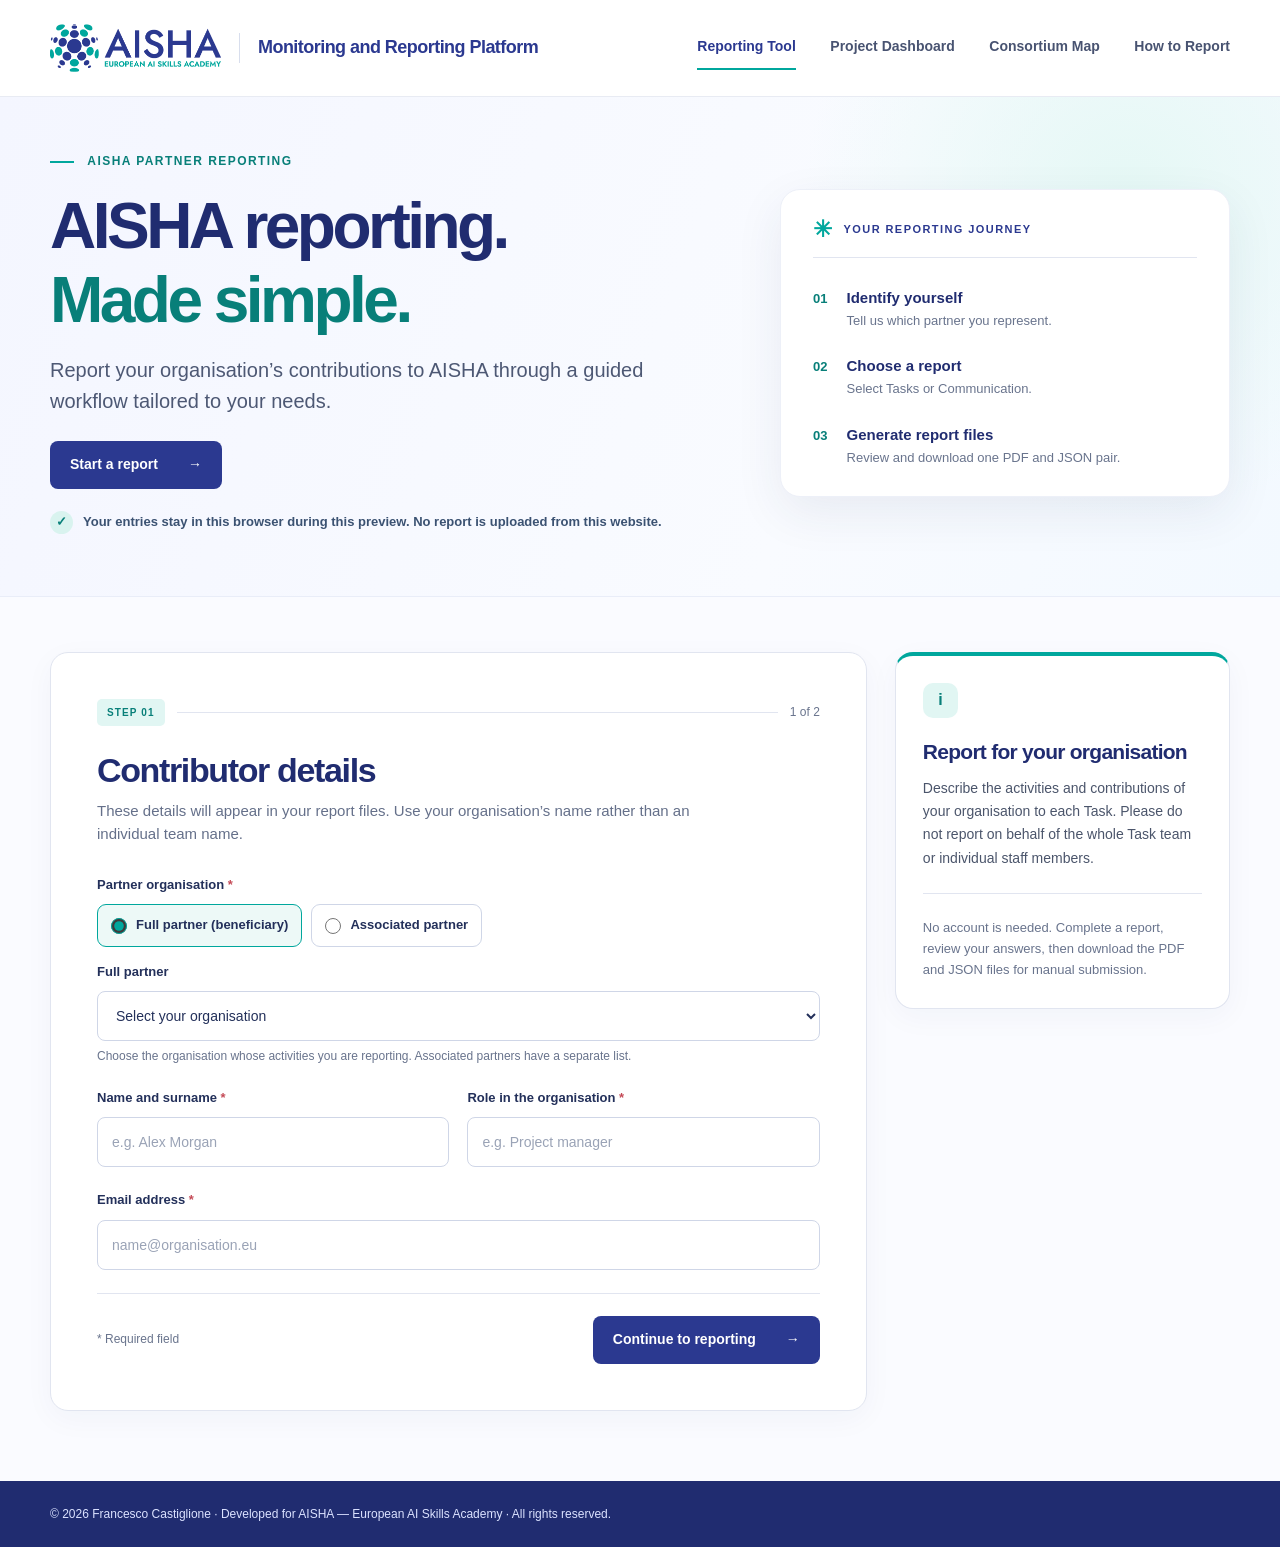
==== commit 5b106b12: "Update AISHA reporting homepage wording" ====
--- a/index.html
+++ b/index.html
@@ -6,21 +6,29 @@
     <meta name="theme-color" content="#2b3990">
     <meta name="description" content="Prepare AISHA partner reports and view approved project monitoring information.">
     <title>AISHA Monitoring and Reporting Platform</title>
-    <link rel="stylesheet" href="assets/styles.css?v=20261022parity">
+    <link rel="icon" type="image/png" sizes="32x32" href="assets/favicon-32.png">
+    <link rel="icon" type="image/png" sizes="192x192" href="assets/aisha-mark.png">
+    <link rel="apple-touch-icon" href="assets/aisha-mark.png">
+    <link rel="stylesheet" href="assets/styles.css?v=20261031audit">
     <script src="assets/config.js?v=20261004associated1" defer></script>
     <script src="assets/agreement-content.js" defer></script>
     <script src="assets/project-model.js?v=20261004associated1" defer></script>
-    <script src="assets/embedded-data.js?v=20261022parity" defer></script>
+    <script src="assets/embedded-data.js?v=20261027month6" defer></script>
     <script src="assets/pdf-lib.min.js" defer></script>
     <script src="assets/fontkit.umd.min.js" defer></script>
     <script src="assets/pdf-assets.js?v=20260930c" defer></script>
-    <script src="assets/pdf.js?v=20261022parity" defer></script>
-    <script src="assets/app.js?v=20260930c" defer></script>
+    <script src="assets/pdf.js?v=20261031audit" defer></script>
+    <script src="assets/app.js?v=20261031audit" defer></script>
     <script src="assets/kpi-model.js?v=20261003kpipreview2" defer></script>
     <script src="assets/report-identity.js?v=20261022parity" defer></script>
-    <script src="assets/report-files.js?v=20261003recovery2" defer></script>
-    <script src="assets/reporting.js?v=20261022parity" defer></script>
-    <script src="assets/dashboard.js?v=20261022parity" defer></script>
+    <script src="assets/report-files.js?v=20261027release2" defer></script>
+    <script src="assets/progress-guard.js?v=20261027release2" defer></script>
+    <script src="assets/staff-effort-data.js?v=20261031audit" defer></script>
+    <script src="assets/staff-effort-model.js?v=20261031audit" defer></script>
+    <script src="assets/staff-effort-reporting.js?v=20261031audit" defer></script>
+    <script src="assets/staff-effort-dashboard.js?v=20261031audit" defer></script>
+    <script src="assets/reporting.js?v=20261031audit" defer></script>
+    <script src="assets/dashboard.js?v=20261031audit" defer></script>
   </head>
   <body>
     <a class="skip-link" href="#main">Skip to main content</a>
@@ -46,8 +54,8 @@
           <div class="container hero">
             <div class="hero-copy">
               <p class="eyebrow"><span class="eyebrow-line"></span> AISHA PARTNER REPORTING</p>
-              <h1 id="reporting-title">Clear reporting.<br><span>Shared progress.</span></h1>
-              <p class="hero-description">Prepare a consistent report of your organisation’s contribution to the European AI Skills Academy.</p>
+              <h1 id="reporting-title">AISHA reporting.<br><span>Made simple.</span></h1>
+              <p class="hero-description">Report your organisation’s contributions to AISHA through a guided workflow tailored to your needs.</p>
               <a class="button button-primary hero-action" href="#contributor-title">Start a report <span aria-hidden="true">→</span></a>
               <div class="privacy-note"><span class="privacy-icon" aria-hidden="true">✓</span><span>Your entries stay in this browser during this preview. No report is uploaded from this website.</span></div>
             </div>
@@ -128,10 +136,10 @@
             <p>Drag across months to add them to your report. Drag across highlighted months to remove a range. Click a month to toggle it. Only highlighted months are covered.</p>
             <input id="report-start" type="hidden"><input id="report-end" type="hidden">
             <div class="timeline-header"><strong>Project timeline</strong><span>Drag to add or remove · click to toggle · May 2026 = M01</span></div><div id="project-timeline" class="project-timeline" aria-label="Project months"></div><button id="task-clear-months" class="timeline-clear" type="button" disabled>Clear selected months</button><div id="monitoring-rounds" class="monitoring-rounds" hidden></div>
-            <p id="task-month-summary" class="selection-message" role="status">Choose project months to see scheduled Tasks available for reporting.</p><section id="overview-import" class="overview-import is-prominent"><div><strong>Resume or update a report</strong><p>Import a complete report, an editable draft file, or a PDF created by this preview. Choose which Task and Work Package entries to bring in before anything changes.</p></div><label class="button button-secondary file-label" for="import-report-file">Import report</label><input id="import-report-file" type="file" accept=".json,.pdf,application/json,application/pdf" hidden><p id="overview-import-message" class="form-message" role="alert" hidden></p></section>
+            <p id="task-month-summary" class="selection-message" role="status">Choose project months to see scheduled Tasks available for reporting.</p><section id="overview-import" class="overview-import is-prominent"><div><strong>Resume or update a report</strong><p>Import a complete report, an editable draft file, or a PDF created by this preview. Choose which Task and Work Package entries to bring in before anything changes.</p></div><button id="choose-report-import" class="button button-secondary file-label" type="button">Import report</button><input id="import-report-file" type="file" accept=".json,.pdf,application/json,application/pdf" hidden><p id="overview-import-message" class="form-message" role="alert" hidden></p></section>
             <div id="task-list" class="task-list"></div>
             <section id="wp-leader-section" class="wp-leader-section" hidden><div class="section-heading"><div><p class="overline">FOR WORK PACKAGE LEADERS</p><h3>Work Package leadership updates</h3></div><p>Report on coordination of the whole Work Package, separately from your organisation’s Task contributions.</p></div><div id="wp-leader-list"></div></section>
-            <section id="extra-contributions" class="report-extra-section"><div class="section-heading"><div><p class="overline">ADDITIONAL CONTRIBUTIONS</p><h3>Work outside your listed assignments</h3></div><p>Select all the extra Tasks and Work Packages you contributed to. They will appear below as drafts, ready to complete one at a time. These voluntary entries do not change the listed project assignments.</p></div><div id="extra-picker" class="extra-picker"><div id="extra-task-options"></div><div id="extra-wp-options"></div></div><button id="add-extra" class="button button-secondary" type="button">Add selected contributions</button><p id="extra-message" class="form-message" role="status" hidden></p><div id="extra-list"></div></section>
+            <section id="extra-contributions" class="report-extra-section"><div class="section-heading"><div><p class="overline">ADDITIONAL CONTRIBUTIONS</p><h3>Work outside your listed assignments</h3></div><p>Add work on another Task or Work Package, or describe project work that fits neither. Each contribution has its own months and answers. Your listed assignments stay unchanged.</p></div><div id="extra-picker" class="extra-picker"><div id="extra-task-options"></div><div id="extra-wp-options"></div><div class="extra-other-group"><span class="extra-option-tag">FLEXIBLE REPORTING</span><h4>Other project work</h4><p>For work outside a formal Task or Work Package. Give it a title and report what you did.</p><button id="add-general-extra" class="button button-secondary" type="button">Add other project contribution</button></div></div><button id="add-extra" class="button button-secondary" type="button">Add selected Tasks or Work Packages</button><p id="extra-message" class="form-message" role="status" hidden></p><div id="extra-list"></div></section>
           </div>
 
           <form id="task-form" class="form-card report-form" novalidate hidden>
@@ -141,17 +149,15 @@
             <details class="task-description"><summary>Read full Task description</summary><div id="task-description-text" class="agreement-text"></div><small id="task-source"></small></details>
             <div id="task-outcome" class="outcome-banner" hidden></div>
             <div class="task-setup-grid">
-              <div class="task-import-card"><div><strong>Have a report for this Task?</strong><p>Import an individual Task PDF for the same selected months. Other Tasks and Work Package updates will stay as they are.</p></div><button id="task-import-top" class="button button-secondary" type="button">Import Task PDF</button></div>
+              <div class="task-import-card"><div><strong>Have a report for this Task?</strong><p>Import an individual Task PDF or JSON for the same selected months. Other Tasks and Work Package updates will stay as they are.</p></div><button id="task-import-top" class="button button-secondary" type="button">Import Task PDF or JSON</button></div>
               <section id="task-dates-details" class="task-dates-inline" aria-labelledby="task-dates-heading"><div class="task-dates-heading"><strong id="task-dates-heading">Dates covered</strong><span id="task-coverage" role="status"></span></div><div class="field-row task-date-inputs"><div class="field"><label for="task-cover-start">From</label><input id="task-cover-start" name="coverage_start" type="date"></div><div class="field"><label for="task-cover-end">Through</label><input id="task-cover-end" name="coverage_end" type="date"></div></div><p id="task-months-available" class="task-months-available"></p><small>Narrow the dates if some work was already reported. Only selected project months count.</small></section>
             </div>
             <div class="field guided-field"><div class="guided-label"><label for="task-activities">Activities carried out</label><span class="guidance-anchor"><button class="guidance-trigger" type="button" aria-label="Guidance for activities carried out" aria-describedby="task-activities-tip">?</button><span class="field-tooltip" id="task-activities-tip" role="tooltip">Describe the initiatives related to this task that have been started, are in progress, or have been completed during the reporting period.</span></span></div><textarea id="task-activities" name="activities_carried_out" rows="5" placeholder="Describe the initiatives related to this task that have been started, are in progress, or have been completed during the reporting period." maxlength="100000"></textarea></div>
             <div class="field guided-field"><div class="guided-label"><label for="task-results">Results achieved</label><span class="guidance-anchor"><button class="guidance-trigger" type="button" aria-label="Guidance for results achieved" aria-describedby="task-results-tip">?</button><span class="field-tooltip" id="task-results-tip" role="tooltip">Describe the main results achieved so far for this task, including concrete outputs and progress made during the reporting period.</span></span></div><textarea id="task-results" name="results_achieved" rows="5" placeholder="Describe the main results achieved so far for this task, including concrete outputs and progress made during the reporting period." maxlength="100000"></textarea></div>
             <div class="field guided-field"><div class="guided-label"><label for="task-difficulties">Difficulties encountered</label><span class="guidance-anchor"><button class="guidance-trigger" type="button" aria-label="Guidance for difficulties encountered" aria-describedby="task-difficulties-tip">?</button><span class="field-tooltip" id="task-difficulties-tip" role="tooltip">Highlight the main obstacles, constraints, or challenges faced in this task, how they affected the progress, and whether any initiatives or mitigations were taken to address them.</span></span></div><textarea id="task-difficulties" name="difficulties_encountered" rows="4" placeholder="Highlight the main obstacles, constraints, or challenges faced in this task, how they affected the progress, and whether any initiatives or mitigations were taken to address them." maxlength="100000"></textarea></div>
             <div class="field-row">
-              <div class="field" id="task-cost-field"><label for="task-cost">Raw costs incurred (EUR)</label><input id="task-cost" name="raw_costs" type="number" min="0" step="0.01" inputmode="decimal"><p class="field-help">Optional internal monitoring figure; this is not a grant payment claim.</p></div>
-              <div class="field guided-field" id="task-cost-note-field"><div class="guided-label"><label for="task-cost-note">Raw costs incurred — details</label><span class="guidance-anchor"><button class="guidance-trigger" type="button" aria-label="Guidance for raw costs incurred" aria-describedby="task-cost-note-tip">?</button><span class="field-tooltip" id="task-cost-note-tip" role="tooltip">Describe the direct costs (invoiced and paid) incurred during the reporting period for this task, specifying the corresponding budget categories, such as events and dissemination, travel, etc.</span></span></div><textarea id="task-cost-note" name="raw_costs_note" rows="4" placeholder="Describe the direct costs (invoiced and paid) incurred during the reporting period for this task, specifying the corresponding budget categories, such as events and dissemination, travel, etc." maxlength="100000"></textarea></div>
-              <p id="associated-cost-note" class="field-help" hidden>Associated partners cannot charge costs to the action under the Grant Agreement. This report records activities without a cost field.</p>
-            </div>
+            </div>
+            <section id="task-effort-panel" aria-label="Task staff effort"></section><div hidden aria-hidden="true"><div id="task-cost-field"><input id="task-cost" name="raw_costs" type="hidden"></div><div id="task-cost-note-field"><textarea id="task-cost-note" name="raw_costs_note" hidden></textarea></div><p id="associated-cost-note" hidden></p></div>
             <div class="field guided-field"><div class="guided-label"><label for="task-upcoming">Upcoming activities</label><span class="guidance-anchor"><button class="guidance-trigger" type="button" aria-label="Guidance for upcoming activities" aria-describedby="task-upcoming-tip">?</button><span class="field-tooltip" id="task-upcoming-tip" role="tooltip">Outline the next steps, planned actions, and expected outputs for the upcoming period within the scope of this task.</span></span></div><textarea id="task-upcoming" name="upcoming_activities" rows="4" placeholder="Outline the next steps, planned actions, and expected outputs for the upcoming period within the scope of this task." maxlength="100000"></textarea></div>
             <div class="field guided-field"><div class="guided-label"><label for="task-comments">Additional comments or feedback</label><span class="guidance-anchor"><button class="guidance-trigger" type="button" aria-label="Guidance for additional comments or feedback" aria-describedby="task-comments-tip">?</button><span class="field-tooltip" id="task-comments-tip" role="tooltip">Please use this space to share any additional comments, feedback, or insights that may be relevant.</span></span></div><textarea id="task-comments" name="additional_comments" rows="4" placeholder="Please use this space to share any additional comments, feedback, or insights that may be relevant." maxlength="100000"></textarea></div>
             <fieldset class="field"><legend>Are there any significant issues?</legend><div class="radio-row compact-radios"><label><input type="radio" name="significant_issue" value="yes"> Yes</label><label><input type="radio" name="significant_issue" value="no"> No</label></div></fieldset>
@@ -160,36 +166,36 @@
               <fieldset class="field"><legend>Is coordinator action required?</legend><div class="radio-row compact-radios"><label><input type="radio" name="coordinator_action_required" value="yes"> Yes</label><label><input type="radio" name="coordinator_action_required" value="no"> No</label></div></fieldset>
               <div id="task-support-wrap" class="field" hidden><label for="task-support">Action or support required from the coordinator</label><textarea id="task-support" name="coordinator_support_request" rows="4" maxlength="100000"></textarea></div>
             </div>
-            <p id="task-editor-message" class="form-message" role="alert" hidden></p><div class="task-save-tools"><div><strong>Keep a copy</strong><p>Download this Task as a PDF while you work. You can download the full draft from the overview.</p></div><div class="task-save-buttons"><button id="individual-task-pdf" class="button button-secondary" type="button">Download this Task PDF</button></div></div><div class="task-editor-actions"><p>Returning to the overview keeps entered changes as a draft. A new Task with no entries remains unselected.</p><div class="task-editor-buttons"><button id="back-from-task" class="button button-secondary" type="button">← Back to overview</button><button id="no-work-task" class="button button-secondary" type="button">Declare no work carried out</button><button id="done-task" class="button button-primary" type="button">Mark Task report complete</button></div></div>
+            <p id="task-editor-message" class="form-message" role="alert" hidden></p><div class="task-save-tools"><div><strong>Keep a copy</strong><p>Download this Task as a PDF or editable JSON while you work. You can download the full draft from the overview.</p></div><div class="task-save-buttons"><button id="individual-task-pdf" class="button button-secondary" type="button">Download this Task PDF or JSON</button></div></div><div class="task-editor-actions"><p>Returning to the overview keeps entered changes as a draft. A new Task with no entries remains unselected.</p><div class="task-editor-buttons"><button id="back-from-task" class="button button-secondary" type="button">← Back to overview</button><button id="no-work-task" class="button button-secondary" type="button">Declare no work carried out</button><button id="done-task" class="button button-primary" type="button">Mark Task report complete</button></div></div>
           </form>
 
-          <form id="wp-leader-form" class="form-card report-form" novalidate hidden><div class="editor-top-actions"><button id="wp-top-back" class="text-button editor-top-back" type="button">← Back to overview</button><button id="wp-download-draft" class="text-button" type="button">Download full draft PDF</button></div><p class="overline">WORK PACKAGE LEADERSHIP UPDATE</p><h3 id="wp-form-title"></h3><p id="wp-form-period" class="task-meta"></p><details class="wp-objectives"><summary>Read full Work Package objectives</summary><div id="wp-form-objectives" class="agreement-text"></div></details><p class="leadership-note">This is your assessment as Work Package leader. It does not certify another partner’s submission or work.</p><div class="field"><label for="wp-progress">Overall progress and achievements</label><textarea id="wp-progress" rows="4" maxlength="100000"></textarea></div><div class="field"><label for="wp-coordination">Coordination and integration work</label><textarea id="wp-coordination" rows="4" maxlength="100000"></textarea></div><div class="field"><label for="wp-difficulties">Difficulties and dependencies</label><textarea id="wp-difficulties" rows="4" maxlength="100000"></textarea></div><div class="field"><label for="wp-next">Next priorities</label><textarea id="wp-next" rows="4" maxlength="100000"></textarea></div><div class="field"><label for="wp-support">Coordinator decisions or support needed</label><textarea id="wp-support" rows="3" maxlength="100000"></textarea></div><h4>Tasks in this Work Package</h4><p class="field-help">Give a status only where you have information. Task descriptions and stated outcomes are copied from the Grant Agreement.</p><div id="wp-task-updates"></div><p id="wp-editor-message" class="form-message" role="alert" hidden></p><div class="task-editor-actions"><p>Your Work Package update will appear in the same full partner report as your Task contributions.</p><div class="task-editor-buttons"><button id="wp-back" class="button button-secondary" type="button">← Back to overview</button><button id="wp-no-work" class="button button-secondary" type="button">Declare no Work Package work</button><button id="wp-done" class="button button-primary" type="button">Done with Work Package</button></div></div></form>
+          <form id="wp-leader-form" class="form-card report-form" novalidate hidden><div class="editor-top-actions"><button id="wp-top-back" class="text-button editor-top-back" type="button">← Back to overview</button><button id="wp-download-draft" class="text-button" type="button">Download draft PDF or JSON</button></div><p class="overline">WORK PACKAGE LEADERSHIP UPDATE</p><h3 id="wp-form-title"></h3><p id="wp-form-period" class="task-meta"></p><details class="wp-objectives"><summary>Read full Work Package objectives</summary><div id="wp-form-objectives" class="agreement-text"></div></details><p class="leadership-note">This is your assessment as Work Package leader. It does not certify another partner’s submission or work.</p><div class="field"><label for="wp-progress">Overall progress and achievements</label><textarea id="wp-progress" rows="4" maxlength="100000"></textarea></div><div class="field"><label for="wp-coordination">Coordination and integration work</label><textarea id="wp-coordination" rows="4" maxlength="100000"></textarea></div><div class="field"><label for="wp-difficulties">Difficulties and dependencies</label><textarea id="wp-difficulties" rows="4" maxlength="100000"></textarea></div><div class="field"><label for="wp-next">Next priorities</label><textarea id="wp-next" rows="4" maxlength="100000"></textarea></div><div class="field"><label for="wp-support">Coordinator decisions or support needed</label><textarea id="wp-support" rows="3" maxlength="100000"></textarea></div><h4>Tasks in this Work Package</h4><p class="field-help">Give a status only where you have information. Task descriptions and stated outcomes are copied from the Grant Agreement.</p><div id="wp-task-updates"></div><p id="wp-editor-message" class="form-message" role="alert" hidden></p><div class="task-editor-actions"><p>Your Work Package update will appear in the same full partner report as your Task contributions.</p><div class="task-editor-buttons"><button id="wp-back" class="button button-secondary" type="button">← Back to overview</button><button id="wp-no-work" class="button button-secondary" type="button">Declare no Work Package work</button><button id="wp-done" class="button button-primary" type="button">Done with Work Package</button></div></div></form>
 
           <form id="communication-form" class="form-card report-form" novalidate hidden>
-            <p class="overline">COMMUNICATION &amp; DISSEMINATION</p><h3>Monthly communication report</h3><div class="overview-import comm-import"><div><h4>Resume or update a communication report</h4><p>Import an AISHA draft or report for this partner to continue the monthly report.</p></div><label class="button button-secondary" for="comm-import-file">Import communication report</label><input id="comm-import-file" type="file" accept=".json,.pdf,application/json,application/pdf" hidden><p id="comm-import-message" class="form-message" role="status" hidden></p></div>
+            <p class="overline">COMMUNICATION &amp; DISSEMINATION</p><h3>Monthly communication report</h3><div class="overview-import comm-import"><div><h4>Resume or update a communication report</h4><p>Import an AISHA draft or report for this partner to continue the monthly report.</p></div><button id="choose-comm-import" class="button button-secondary" type="button">Import communication report</button><input id="comm-import-file" type="file" accept=".json,.pdf,application/json,application/pdf" hidden><p id="comm-import-message" class="form-message" role="status" hidden></p></div>
             <p>Select the project months this report covers, then record your organisation’s activities and support needs for those months. Only highlighted months are included.</p>
             <div class="timeline-header"><strong id="comm-month-label">Reporting months *</strong><span>Drag to add or remove · click to toggle · May 2026 = M01</span></div>
             <div id="comm-month-timeline" class="project-timeline" role="group" aria-labelledby="comm-month-label"></div>
             <button id="comm-clear-months" class="timeline-clear" type="button" disabled>Clear selected months</button>
             <p id="comm-month-summary" class="selection-message" role="status">Choose one or more project months for this communication report.</p>
-            <fieldset class="field"><legend>Did you organise one or more events? *</legend><div class="radio-row"><label><input type="radio" name="events_organised" value="yes"> Yes</label><label><input type="radio" name="events_organised" value="no"> No</label></div></fieldset>
+            <fieldset id="comm-question-events" class="field comm-question"><legend>Did you organise one or more events? <span class="required-mark">*</span></legend><div class="radio-row"><label><input type="radio" name="events_organised" value="yes"> Yes</label><label><input type="radio" name="events_organised" value="no"> No</label></div><p id="comm-question-events-error" class="field-error-indicator" role="alert" hidden><span aria-hidden="true">*</span> Choose Yes or No.</p></fieldset>
             <div id="comm-events-wrap" class="conditional" hidden><div id="comm-events-list"></div><button id="add-event" class="button button-secondary" type="button">+ Add another event</button></div>
-            <fieldset class="field"><legend>Did you carry out media outreach? *</legend><div class="radio-row"><label><input type="radio" name="media_outreach" value="yes"> Yes</label><label><input type="radio" name="media_outreach" value="no"> No</label></div></fieldset>
+            <fieldset id="comm-question-media" class="field comm-question"><legend>Did you carry out media outreach? <span class="required-mark">*</span></legend><div class="radio-row"><label><input type="radio" name="media_outreach" value="yes"> Yes</label><label><input type="radio" name="media_outreach" value="no"> No</label></div><p id="comm-question-media-error" class="field-error-indicator" role="alert" hidden><span aria-hidden="true">*</span> Choose Yes or No.</p></fieldset>
             <div id="comm-media-wrap" class="conditional" hidden><div class="field-row"><div class="field"><label for="comm-journalists">Journalists contacted *</label><input id="comm-journalists" name="journalists_contacted" type="number" min="0" step="1" inputmode="numeric"></div><div class="field"><label for="comm-outlets">Media outlets contacted *</label><input id="comm-outlets" name="media_outlets_contacted" type="number" min="0" step="1" inputmode="numeric"></div></div><div class="field"><label for="comm-media-details">Relevant details</label><textarea id="comm-media-details" name="media_details" rows="3" maxlength="100000"></textarea></div></div>
-            <fieldset class="field"><legend>Did you publish a website article? *</legend><div class="radio-row"><label><input type="radio" name="website_articles_published" value="yes"> Yes</label><label><input type="radio" name="website_articles_published" value="no"> No</label></div></fieldset>
+            <fieldset id="comm-question-articles" class="field comm-question"><legend>Did you publish a website article? <span class="required-mark">*</span></legend><div class="radio-row"><label><input type="radio" name="website_articles_published" value="yes"> Yes</label><label><input type="radio" name="website_articles_published" value="no"> No</label></div><p id="comm-question-articles-error" class="field-error-indicator" role="alert" hidden><span aria-hidden="true">*</span> Choose Yes or No.</p></fieldset>
             <div id="comm-articles-wrap" class="conditional" hidden><div class="field"><label for="comm-articles">Article links *</label><textarea id="comm-articles" name="website_article_urls" rows="3" placeholder="One https:// link per line" maxlength="100000"></textarea></div><div class="field"><label for="comm-article-details">Relevant information</label><textarea id="comm-article-details" name="website_article_details" rows="3" maxlength="100000"></textarea></div></div>
-            <div class="field"><label for="comm-social-count">How many social media posts did you publish? *</label><input id="comm-social-count" name="social_posts_count" type="number" min="0" step="1" inputmode="numeric"></div>
+            <div id="comm-social-field" class="field count-field"><label for="comm-social-count">How many social media posts did you publish? <span class="required-mark">*</span></label><input id="comm-social-count" name="social_posts_count" type="number" min="0" step="1" inputmode="numeric" aria-describedby="comm-social-error"><p id="comm-social-error" class="field-error-indicator" role="alert" hidden><span aria-hidden="true">*</span> Enter 0 or more.</p></div>
             <div class="field"><label for="comm-social-links">Social post links</label><textarea id="comm-social-links" name="social_post_urls" rows="3" placeholder="One https:// link per line" maxlength="100000"></textarea></div>
             <div class="field"><label for="comm-social-details">Social media details</label><textarea id="comm-social-details" name="social_details" rows="3" maxlength="100000"></textarea></div>
-            <fieldset class="field"><legend>Did you send an email or newsletter? *</legend><div class="radio-row"><label><input type="radio" name="email_or_newsletter_sent" value="yes"> Yes</label><label><input type="radio" name="email_or_newsletter_sent" value="no"> No</label></div></fieldset>
+            <fieldset id="comm-question-email" class="field comm-question"><legend>Did you send an email or newsletter? <span class="required-mark">*</span></legend><div class="radio-row"><label><input type="radio" name="email_or_newsletter_sent" value="yes"> Yes</label><label><input type="radio" name="email_or_newsletter_sent" value="no"> No</label></div><p id="comm-question-email-error" class="field-error-indicator" role="alert" hidden><span aria-hidden="true">*</span> Choose Yes or No.</p></fieldset>
             <div id="comm-email-wrap" class="conditional" hidden><div class="field"><label for="comm-recipients">Estimated recipients *</label><input id="comm-recipients" name="estimated_recipients" type="number" min="0" step="1" inputmode="numeric"></div><div class="field"><label for="comm-email-details">Relevant information</label><textarea id="comm-email-details" name="email_details" rows="3" maxlength="100000"></textarea></div></div>
             <div class="field"><label for="comm-other">Other activities completed or materials to share</label><textarea id="comm-other" name="other_activities_or_materials" rows="4" maxlength="100000"></textarea></div>
-            <div class="field-row"><div class="field"><label for="comm-reach">Total estimated people reached *</label><input id="comm-reach" name="estimated_people_reached" type="number" min="0" step="1" inputmode="numeric"><label class="check-label"><input id="comm-reach-unknown" type="checkbox"> Unknown</label></div><div class="field"><label for="comm-enrolments">Pre-registrations or enrolments attributable to your activities *</label><input id="comm-enrolments" name="preregistrations_or_enrolments" type="number" min="0" step="1" inputmode="numeric"><label class="check-label"><input id="comm-enrolments-unknown" type="checkbox"> Unknown</label></div></div>
-            <fieldset class="field"><legend>Do you need support from the coordination or communication team? *</legend><div class="radio-row"><label><input type="radio" name="coordinator_support_required" value="yes"> Yes</label><label><input type="radio" name="coordinator_support_required" value="no"> No</label></div></fieldset>
+            <div class="field-row"><div id="comm-reach-field" class="field count-field"><label for="comm-reach">Total estimated people reached <span class="required-mark">*</span></label><input id="comm-reach" name="estimated_people_reached" type="number" min="0" step="1" inputmode="numeric" aria-describedby="comm-reach-error"><label class="check-label"><input id="comm-reach-unknown" type="checkbox"> Unknown</label><p id="comm-reach-error" class="field-error-indicator" role="alert" hidden><span aria-hidden="true">*</span> Enter 0 or more, or select Unknown.</p></div><div id="comm-enrolments-field" class="field count-field"><label for="comm-enrolments">Pre-registrations or enrolments attributable to your activities <span class="required-mark">*</span></label><input id="comm-enrolments" name="preregistrations_or_enrolments" type="number" min="0" step="1" inputmode="numeric" aria-describedby="comm-enrolments-error"><label class="check-label"><input id="comm-enrolments-unknown" type="checkbox"> Unknown</label><p id="comm-enrolments-error" class="field-error-indicator" role="alert" hidden><span aria-hidden="true">*</span> Enter 0 or more, or select Unknown.</p></div></div>
+            <fieldset id="comm-question-support" class="field comm-question"><legend>Do you need support from the coordination or communication team? <span class="required-mark">*</span></legend><div class="radio-row"><label><input type="radio" name="coordinator_support_required" value="yes"> Yes</label><label><input type="radio" name="coordinator_support_required" value="no"> No</label></div><p id="comm-question-support-error" class="field-error-indicator" role="alert" hidden><span aria-hidden="true">*</span> Choose Yes or No.</p></fieldset>
             <div id="comm-support-wrap" class="field conditional" hidden><label for="comm-support">Support required *</label><textarea id="comm-support" name="coordinator_support_request" rows="4" maxlength="100000"></textarea></div>
           </form>
 
-          <form id="extra-editor" class="form-card report-form" hidden><div class="editor-top-actions"><button id="extra-back-top" class="text-button editor-top-back" type="button">← Back to overview</button></div><p class="overline">VOLUNTARY CONTRIBUTION</p><h3 id="extra-editor-title"></h3><p id="extra-editor-months" class="task-meta"></p><fieldset class="field extra-edit-months"><legend>Months covered by this contribution</legend><div id="extra-edit-months" class="extra-months"></div></fieldset><details class="wp-objectives"><summary id="extra-agreement-summary">Read the Agreement description</summary><div id="extra-agreement-text" class="agreement-text"></div></details><div class="field"><label for="extra-description">Activities carried out</label><textarea id="extra-description" rows="5" maxlength="100000"></textarea></div><div class="field"><label for="extra-results">Results achieved</label><textarea id="extra-results" rows="4" maxlength="100000"></textarea></div><div class="field"><label for="extra-difficulties">Difficulties encountered</label><textarea id="extra-difficulties" rows="3" maxlength="100000"></textarea></div><div class="field"><label for="extra-upcoming">Upcoming activities</label><textarea id="extra-upcoming" rows="3" maxlength="100000"></textarea></div><div class="field"><label for="extra-evidence">Evidence links or file references</label><textarea id="extra-evidence" rows="2" maxlength="10000" placeholder="Links or the name/location of supporting material"></textarea></div><p id="extra-editor-message" class="form-message" role="alert" hidden></p><div class="task-save-tools"><div><strong>Keep a copy</strong><p>Download the current full report draft as a PDF, including this contribution.</p></div><div class="task-save-buttons"><button id="extra-download-draft" class="button button-secondary" type="button">Download draft PDF</button><button id="extra-save-browser" class="button button-secondary" type="button">Save draft in this browser</button></div></div><div class="task-editor-actions"><p>Returning to the overview keeps this contribution as a draft, even if it is still empty.</p><div class="task-editor-buttons"><button id="extra-back" class="button button-secondary" type="button">← Back to overview</button><button id="extra-done" class="button button-primary" type="button">Mark contribution complete</button></div></div></form>
+          <form id="extra-editor" class="form-card report-form" novalidate hidden><div class="editor-top-actions"><button id="extra-back-top" class="text-button editor-top-back" type="button">← Back to overview</button></div><p class="overline">VOLUNTARY CONTRIBUTION</p><h3 id="extra-editor-title"></h3><div id="extra-general-title-field" class="field" hidden><label for="extra-general-title">Contribution title *</label><input id="extra-general-title" type="text" maxlength="200" placeholder="For example: cross-project coordination"></div><p id="extra-editor-months" class="task-meta"></p><fieldset class="field extra-edit-months"><legend>Months covered by this contribution</legend><p class="field-help">Choose from the months selected for the full partner report. Click a month to include or exclude it; drag to change a range.</p><div id="extra-edit-months" class="project-timeline extra-month-timeline" aria-label="Contribution months"></div><p id="extra-month-status" class="extra-month-status" role="status"></p></fieldset><details id="extra-agreement-details" class="wp-objectives"><summary id="extra-agreement-summary">Read the Agreement description</summary><div id="extra-agreement-text" class="agreement-text"></div></details><div class="field guided-field"><div class="guided-label"><label for="extra-description">Activities carried out</label><span class="guidance-anchor"><button class="guidance-trigger" type="button" aria-label="Guidance for activities carried out" aria-describedby="extra-description-tip">?</button><span class="field-tooltip" id="extra-description-tip" role="tooltip">Describe the initiatives related to this contribution that have been started, are in progress, or have been completed during the reporting period.</span></span></div><textarea id="extra-description" rows="5" maxlength="100000" placeholder="Describe the initiatives related to this contribution that have been started, are in progress, or have been completed during the reporting period."></textarea></div><div class="field guided-field"><div class="guided-label"><label for="extra-results">Results achieved</label><span class="guidance-anchor"><button class="guidance-trigger" type="button" aria-label="Guidance for results achieved" aria-describedby="extra-results-tip">?</button><span class="field-tooltip" id="extra-results-tip" role="tooltip">Describe the main results achieved for this contribution, including concrete outputs and progress made during the reporting period.</span></span></div><textarea id="extra-results" rows="4" maxlength="100000" placeholder="Describe the main results achieved for this contribution, including concrete outputs and progress made during the reporting period."></textarea></div><div class="field guided-field"><div class="guided-label"><label for="extra-difficulties">Difficulties encountered</label><span class="guidance-anchor"><button class="guidance-trigger" type="button" aria-label="Guidance for difficulties encountered" aria-describedby="extra-difficulties-tip">?</button><span class="field-tooltip" id="extra-difficulties-tip" role="tooltip">Highlight the obstacles, constraints, or challenges faced, how they affected progress, and any actions taken to address them.</span></span></div><textarea id="extra-difficulties" rows="3" maxlength="100000" placeholder="Highlight the obstacles, constraints, or challenges faced, how they affected progress, and any actions taken to address them."></textarea></div><div class="field guided-field"><div class="guided-label"><label for="extra-upcoming">Upcoming activities</label><span class="guidance-anchor"><button class="guidance-trigger" type="button" aria-label="Guidance for upcoming activities" aria-describedby="extra-upcoming-tip">?</button><span class="field-tooltip" id="extra-upcoming-tip" role="tooltip">Outline the next steps, planned actions, and expected outputs for the upcoming period within the scope of this contribution.</span></span></div><textarea id="extra-upcoming" rows="3" maxlength="100000" placeholder="Outline the next steps, planned actions, and expected outputs for the upcoming period within the scope of this contribution."></textarea></div><div class="field guided-field"><div class="guided-label"><label for="extra-evidence">Evidence links or file references</label><span class="guidance-anchor"><button class="guidance-trigger" type="button" aria-label="Guidance for evidence links or file references" aria-describedby="extra-evidence-tip">?</button><span class="field-tooltip" id="extra-evidence-tip" role="tooltip">Add links or the name and location of supporting material, such as outputs, publications, meeting records, or other evidence for this contribution.</span></span></div><textarea id="extra-evidence" rows="2" maxlength="10000" placeholder="Add links or the name and location of supporting material, such as outputs, publications, meeting records, or other evidence for this contribution."></textarea></div><p id="extra-editor-message" class="form-message" role="alert" hidden></p><div class="task-save-tools"><div><strong>Keep a copy</strong><p>Download the current full report draft as PDF or editable JSON, including this contribution.</p></div><div class="task-save-buttons"><button id="extra-download-draft" class="button button-secondary" type="button">Download draft PDF or JSON</button><button id="extra-save-browser" class="button button-secondary" type="button">Save draft in this browser</button></div></div><div class="task-editor-actions"><p>Returning to the overview keeps this contribution as a draft, even if it is still empty.</p><div class="task-editor-buttons"><button id="extra-back" class="button button-secondary" type="button">← Back to overview</button><button id="extra-done" class="button button-primary" type="button">Mark contribution complete</button></div></div></form>
 
 
 
@@ -197,14 +203,14 @@
           <template id="event-template"><div class="event-entry"><div class="event-entry-top"><strong>Event</strong><button type="button" class="text-button remove-event">Remove</button></div><div class="field"><label>Event description *</label><textarea class="event-description" rows="3" maxlength="100000"></textarea></div><div class="field"><label>Participants *</label><input class="event-participants" type="number" min="0" step="1" inputmode="numeric"></div><div class="field"><label>Shared event code (if known)</label><input class="event-activity-id" type="text" maxlength="80" list="shared-activity-options" placeholder="Coordinator-issued code"></div></div></template>
 
           <div id="draft-actions" class="draft-actions" hidden><div class="draft-intro"><strong>Save your progress</strong><p>Download a portable copy whenever you pause. Browser storage can be cleared by your device or browser.</p></div><div class="draft-buttons"><div class="draft-choice"><button id="open-draft-downloads" class="button button-primary" type="button">Download draft</button><small>Keep a PDF, an editable JSON file, or both.</small></div><div class="draft-choice"><button id="save-draft" class="button button-secondary" type="button">Save in this browser</button><small>One current draft on this device. Browser data may be cleared, so also download a copy.</small></div><div class="draft-choice"><button id="open-browser-draft" class="button button-secondary" type="button">Restore browser draft</button><small>Bring back the last draft saved in this browser.</small></div></div><p id="draft-message" class="action-message" role="status"></p></div>
-          <div id="report-form-actions" class="form-actions" hidden><div class="review-readiness"><div id="selected-task-summary" class="status-grid" role="status"></div><small>Review is the next step. Your report will be generated only after you review and confirm it.</small></div><div id="revision-controls" class="revision-card" hidden><div class="field"><label for="report-revision">Report revision *</label><input id="report-revision" type="number" min="1" max="99" step="1" value="1"><p class="field-help">Use 1 for your first version. For an updated or corrected report, enter the next revision number.</p></div><p class="field-help">Report code: <strong id="report-code-preview"></strong><br>The code stays the same when you revise this report. Each revision has its own number.</p></div><p id="report-form-error" class="form-message" role="alert" hidden></p><button id="review-report" class="button button-primary" type="button">Review full report before submission <span aria-hidden="true">→</span></button></div>
+          <div id="report-form-actions" class="form-actions" hidden><div class="review-readiness"><div id="selected-task-summary" class="status-grid" role="status"></div><div id="report-effort-summary" hidden></div><small>Review is the next step. Your report will be generated only after you review and confirm it.</small></div><div id="revision-controls" class="revision-card" hidden><div class="field"><label for="report-revision">Report revision *</label><input id="report-revision" type="number" min="1" max="99" step="1" value="1"><p class="field-help">Use 1 for your first version. For an updated or corrected report, enter the next revision number.</p></div><p class="field-help">Report code: <strong id="report-code-preview"></strong><br>The code stays the same when you revise this report. Each revision has its own number.</p></div><p id="report-form-error" class="form-message" role="alert" hidden></p><button id="review-report" class="button button-primary" type="button">Review full report before submission <span aria-hidden="true">→</span></button></div>
         </section>
 
         <dialog id="confirm-action-dialog" aria-labelledby="confirm-action-title" aria-describedby="confirm-action-description"><div class="individual-pdf-content"><h2 id="confirm-action-title"></h2><p id="confirm-action-description"></p><div class="review-actions"><button id="confirm-action-cancel" class="button button-secondary" type="button">Cancel</button><button id="confirm-action-accept" class="button button-primary" type="button">Confirm</button></div></div></dialog>
         <dialog id="draft-download-dialog" aria-labelledby="draft-download-title"><div class="individual-pdf-content"><p class="overline">KEEP A PORTABLE COPY</p><h2 id="draft-download-title">Download your draft</h2><p id="draft-dialog-description">The PDF is readable and can be reopened in this platform. The JSON file is an additional editable backup. You can download both.</p><div class="draft-dialog-actions"><button id="download-draft-pdf" class="button button-primary" type="button">Download PDF draft</button><button id="download-draft" class="button button-secondary" type="button">Download JSON draft</button></div><button id="close-draft-downloads" class="text-button" type="button">Close</button></div></dialog>
         <dialog id="browser-draft-dialog" aria-labelledby="browser-draft-title"><div class="individual-pdf-content"><p class="overline">THIS DEVICE ONLY</p><h2 id="browser-draft-title">Browser draft</h2><p>Restoring replaces the report currently on screen. Download it first if you need a separate copy. Browser storage may be cleared without notice.</p><div class="draft-dialog-actions"><button id="load-browser-draft" class="button button-primary" type="button">Restore saved draft</button><button id="delete-browser-draft" class="button button-secondary" type="button">Delete saved draft</button></div><button id="close-browser-draft" class="text-button" type="button">Close</button></div></dialog>
-        <dialog id="individual-pdf-dialog" aria-labelledby="individual-pdf-title"><div class="individual-pdf-content"><p class="overline">INDIVIDUAL TASK REPORT</p><h2 id="individual-pdf-title">Download this Task PDF</h2><p id="individual-pdf-description"></p><p id="individual-pdf-error" class="form-message" role="alert" hidden></p><div class="review-actions"><button id="close-individual-pdf" class="button button-secondary" type="button">Close</button><a id="download-individual-pdf" class="button button-primary" download aria-disabled="true">Preparing PDF…</a></div></div></dialog>
-        <dialog id="task-import-dialog" aria-labelledby="task-import-title"><div class="individual-pdf-content"><p class="overline">IMPORT ONE TASK</p><h2 id="task-import-title">Import this Task PDF</h2><p id="task-import-explanation"></p><p id="task-import-error" class="form-message" role="alert" hidden></p><div class="review-actions"><button id="close-task-import" class="button button-secondary" type="button">Cancel</button><label class="button button-primary file-label" for="task-import-file">Choose Task PDF</label><input id="task-import-file" type="file" accept=".pdf,application/pdf" hidden></div></div></dialog>
+        <dialog id="individual-pdf-dialog" aria-labelledby="individual-pdf-title"><div class="individual-pdf-content"><p class="overline">INDIVIDUAL TASK REPORT</p><h2 id="individual-pdf-title">Download this Task</h2><p id="individual-pdf-description"></p><p id="individual-pdf-error" class="form-message" role="alert" hidden></p><div class="review-actions"><button id="close-individual-pdf" class="button button-secondary" type="button">Close</button><a id="download-individual-pdf" class="button button-primary" download aria-disabled="true">Preparing PDF…</a><button id="download-individual-json" class="button button-secondary" type="button" disabled>Download JSON</button></div></div></dialog>
+        <dialog id="task-import-dialog" aria-labelledby="task-import-title"><div class="individual-pdf-content"><p class="overline">IMPORT ONE TASK</p><h2 id="task-import-title">Import this Task</h2><p id="task-import-explanation"></p><p id="task-import-error" class="form-message" role="alert" hidden></p><div class="review-actions"><button id="close-task-import" class="button button-secondary" type="button">Cancel</button><button id="choose-task-import" class="button button-primary file-label" type="button">Choose Task PDF or JSON</button><input id="task-import-file" type="file" accept=".json,.pdf,application/json,application/pdf" hidden></div></div></dialog>
         <dialog id="whole-import-dialog" aria-labelledby="whole-import-title"><div class="individual-pdf-content"><p class="overline">IMPORT REPORT ENTRIES</p><h2 id="whole-import-title">Choose what to import</h2><p id="whole-import-explanation"></p><div id="whole-import-entries" class="import-entry-list"></div><p id="whole-import-error" class="form-message" role="alert" hidden></p><div class="review-actions"><button id="cancel-whole-import" class="button button-secondary" type="button">Cancel</button><button id="confirm-whole-import" class="button button-primary" type="button">Import selected entries</button></div></div></dialog>
 
         <section id="review-section" class="container report-workspace" aria-labelledby="review-title" hidden><div class="form-card"><p class="overline">REVIEW BEFORE GENERATING</p><h2 id="review-title" tabindex="-1">Check your report</h2><div id="review-content"></div><div class="review-revision field"><label for="review-revision">Report revision</label><input id="review-revision" type="number" min="1" max="99" step="1"><p class="field-help">Change this number here if you are generating an updated or corrected version.</p></div><label class="check-label confirmation"><input id="confirm-ready" type="checkbox"> I have reviewed this report and am ready to generate the files.</label><p id="generation-error" class="form-message" role="alert" hidden></p><div class="review-actions"><button id="back-to-form" class="button button-secondary" type="button">← Edit answers</button><button id="generate-submission" class="button button-primary" type="button" disabled>Generate report files</button></div></div></section>
@@ -212,7 +218,8 @@
         <section id="submission-section" class="container report-workspace" aria-labelledby="submission-title" hidden><div class="form-card"><p class="overline">FILES READY</p><h2 id="submission-title" tabindex="-1">Your report files are ready</h2><p id="submission-summary"></p><div class="download-buttons"><a id="download-pdf" class="button button-primary" download>Download PDF</a><a id="download-json" class="button button-secondary" download>Download JSON</a></div><ol class="next-steps"><li>Keep a copy of both files.</li><li>Share the PDF and JSON through the reporting channel designated by the AISHA coordination team.</li><li>Confirm receipt through that channel. Generating files here does not send them.</li></ol><button id="back-after-generation" class="text-button" type="button">← Return to report</button></div></section>
       </section>
 
-      <section id="dashboard" class="view container secondary-view" aria-labelledby="dashboard-title" hidden>
+      <!-- Dashboard is a page route, not a native fragment target that could hide the header. -->
+      <section id="dashboard-page" class="view container secondary-view" aria-labelledby="dashboard-title" hidden>
         <p class="eyebrow"><span class="eyebrow-line"></span> AISHA PROJECT DASHBOARD</p>
         <h1 id="dashboard-title">Project dashboard</h1>
         <p class="secondary-lead">Commitments, partner reporting, risks and indicators in one place.</p>
@@ -224,7 +231,7 @@
         <h1 id="instructions-title">How to report</h1>
         <p class="secondary-lead">The AISHA website helps you prepare files. The coordination team will specify where each monitoring round’s report should be sent.</p>
         <ol class="instruction-grid">
-          <li><span>01</span><h2>Prepare your report</h2><p>Choose your organisation and report type, then answer for your organisation’s contribution during the relevant period.</p></li>
+          <li><span>01</span><h2>Prepare your report</h2><p>Choose your organisation and report type, then answer for your organisation’s contribution during the relevant period. For each covered Task month, enter staff effort in person-months (PM), including 0 when none was used.</p></li>
           <li><span>02</span><h2>Review and download</h2><p>Check your details and answers, then retain both the readable PDF and the structured JSON file.</p></li>
           <li><span>03</span><h2>Share the report files</h2><p>Send both files through the channel specified by the AISHA coordination team and confirm receipt there. This preview does not send them.</p></li>
         </ol>
--- a/assets/styles.css
+++ b/assets/styles.css
@@ -476,9 +476,9 @@
 .dash-error { padding:20px; color:#8a293c; background:#fff0f2; border-radius:10px; }
 
 /* Dashboard reading experience */
-#dashboard { padding-top:48px; }
-#dashboard h1 { font-size:clamp(36px,4vw,50px); margin-bottom:7px; }
-#dashboard .secondary-lead { margin-bottom:25px; font-size:16px; }
+#dashboard-page { padding-top:48px; }
+#dashboard-page h1 { font-size:clamp(36px,4vw,50px); margin-bottom:7px; }
+#dashboard-page .secondary-lead { margin-bottom:25px; font-size:16px; }
 #dashboard-content { scroll-margin-top:12px; }
 .dash-tabs { position:sticky; top:0; z-index:8; display:flex; gap:7px; width:max-content; max-width:100%; margin-bottom:24px; padding:6px; overflow-x:auto; border:1px solid #dce4f1; border-radius:14px; background:#f5f8fd; box-shadow:0 8px 22px rgb(32 44 112 / 6%); }
 .dash-tabs button { flex:0 0 auto; padding:10px 16px; border:0; border-radius:9px; background:transparent; color:#4a5876; font-size:13px; font-weight:750; white-space:nowrap; }
@@ -1244,3 +1244,64 @@
 @media(max-width:780px) { .dash-kpi-reference .dash-kpi-reference-table,.dash-kpi-reference .dash-kpi-reference-table.is-source-table { min-width:0; } .task-setup-grid { grid-template-columns:1fr; } }
 
 .task-setup-grid .task-import-card { margin:0; }
+
+/* Additional reporting choices, scoped to preserve the rest of the builder. */
+.extra-picker { grid-template-columns:repeat(3,minmax(0,1fr)); align-items:start; }
+.extra-other-group { padding:18px; border:1px solid #b9cbed; border-radius:10px; background:#eef3fc; }
+.extra-option-tag { display:block; color:#3f5791; font-size:10px; font-weight:800; letter-spacing:.08em; }
+.extra-other-group h4 { margin:7px 0; color:var(--blue-deep); font-size:17px; }
+.extra-other-group p { margin:0 0 15px; color:#435575; font-size:13px; line-height:1.6; }
+.extra-other-group .button { width:100%; white-space:normal; }
+.extra-months label { flex:0 0 auto; min-width:0; cursor:pointer; }
+.extra-months input[type="checkbox"] { flex:0 0 16px; width:16px; height:16px; margin:0; padding:0; accent-color:var(--teal-deep); }
+@media (max-width:950px) { .extra-picker { grid-template-columns:1fr; } }
+
+#extra-picker .extra-choice-summary { display:flex; flex-direction:column; align-items:stretch; gap:9px; min-height:198px; padding:18px; list-style:none; }
+#extra-picker .extra-choice-summary::-webkit-details-marker { display:none; }
+.extra-choice-title { font-size:17px; line-height:1.3; }
+.extra-choice-help { color:#435575; font-size:13px; line-height:1.6; font-weight:400; }
+.extra-choice-action { display:block; margin-top:auto; padding-top:9px; font-size:13px; color:var(--blue-deep); }
+#extra-picker details[open] .extra-choice-summary { border-bottom:1px solid #cbd9ec; }
+
+/* AISHA effort preview and inline communication validation. */
+.count-field .required-mark { color:#4a58b3; font-weight:800; }
+.count-field.is-invalid .required-mark,.field-error-indicator { color:#a4203b; }
+.field-error-indicator { margin:7px 0 0; font-size:12px; font-weight:700; }
+.count-field.is-invalid input[type="number"] { border-color:#b33b4b; background:#fffafa; }
+.count-field.is-invalid .check-label { color:#922846; }
+.comm-question.field { margin:0 0 18px; padding:12px 14px 14px; border:1px solid #dcdeed; border-radius:10px; background:#fff; }
+.comm-question.field legend { padding:0 5px; margin-bottom:9px; }
+.comm-question .required-mark { color:#4a58b3; font-weight:800; }
+.comm-question.is-invalid { border-color:#ca6178; background:#fff5f7; box-shadow:inset 4px 0 #b43c57; }
+.comm-question.is-invalid legend,.comm-question.is-invalid .required-mark { color:#922846; }
+.comm-question.is-invalid .radio-row label { border-color:#dfa4b1; background:#fff; }
+.extra-month-timeline { margin:12px 0 6px; }
+.extra-month-timeline .timeline-month:disabled { color:#9ca5b7; background:#f5f6f9; border-color:#e8eaf1; cursor:not-allowed; opacity:.55; }
+.extra-month-status { margin:5px 0 0; color:#434c83; font-size:12px; font-weight:700; }
+/* Staff effort reporting and dashboard. */
+.effort-editor-panel{margin:24px 0;padding:20px;border:1px solid #d0d3ea;border-radius:14px;background:#fafbff}.effort-editor-panel h4{margin:0;color:#242b55;font-size:18px}.effort-editor-panel .guided-label{justify-content:flex-start;gap:9px}.effort-editor-panel .guidance-anchor{position:relative}.effort-editor-panel .field-tooltip{left:0;right:auto;width:min(410px,75vw)}.effort-live-summary{display:flex;flex-direction:column;gap:6px;margin:14px 0;color:#444860;font-size:13px}.effort-live-summary strong{color:#293586;font-size:16px}.effort-month-grid{display:grid;grid-template-columns:repeat(auto-fit,minmax(155px,1fr));gap:10px;margin:16px 0}.effort-month-field{padding:12px;background:white;border:1px solid #dadcec;border-radius:10px}.effort-month-field>span{display:block;margin-bottom:7px;color:#3b4060;font-size:12px;font-weight:700}.effort-month-field small{display:block;margin-top:6px;font-size:11px;color:#5c5f71}.effort-month-field input{width:100%;min-height:40px}.effort-month-field.is-invalid{border-color:#ab3452;background:#fff4f6}.effort-editor-panel>label{display:block;font-size:13px;font-weight:700;color:#3b4060}.effort-editor-panel textarea,.effort-editor-panel select{margin-top:8px}.effort-over{color:#86500c!important;font-weight:700}.effort-error{color:#a12c49!important;font-weight:700}.effort-counter{display:flex;flex-direction:column;gap:3px;color:#2e387b;font-size:12px;line-height:1.4}.effort-counter strong{font-variant-numeric:tabular-nums;font-size:14px}.effort-counter small{color:#5b5f7a;font-size:10px}.task-card-tools .effort-counter{text-align:right;margin:7px 0}.task-package.has-effort{position:relative}.task-package.has-effort>h4{padding-right:290px}.effort-wp-counter{position:absolute;top:22px;right:22px;text-align:right;max-width:280px}.effort-wp-counter button{margin-top:5px;font-size:11px}.effort-extra-count{color:#2e387b;font-size:13px;font-weight:700}.effort-report-summary,.effort-partner-summary{display:flex;flex-direction:column;gap:8px;padding:16px;margin:16px 0;border:1px solid #d5d8ed;background:#f7f8ff;border-radius:10px;font-size:13px;color:#464b6f}.effort-report-summary>span{font-size:12px}#staff-effort-dialog{width:min(880px,95vw);max-width:95vw;max-height:90vh;overflow:auto}#staff-effort-dialog .individual-pdf-content{max-width:none}
+.effort-controls{display:flex;flex-wrap:wrap;gap:12px;padding:16px;margin:20px 0;background:#f4f5fb;border:1px solid #d8dbee;border-radius:12px}.effort-controls label{display:flex;flex:1 1 150px;flex-direction:column;gap:6px;color:#43496d;font-size:12px;font-weight:700}.effort-controls select,.effort-controls input{width:100%;min-height:40px;margin:0;background:white}.effort-stats{display:grid;grid-template-columns:repeat(3,minmax(0,1fr));gap:14px;margin:16px 0}.effort-stats>div{display:flex;flex-direction:column;gap:9px;padding:20px;border:1px solid #d8dbeb;border-radius:12px;background:#fff}.effort-stats small{color:#5c6078;font-size:12px;font-weight:700}.effort-stats strong{color:#293586;font-size:25px;font-variant-numeric:tabular-nums}.effort-stats span{font-size:12px;color:#6b6e7e;line-height:1.5}.effort-legend{display:flex;flex-wrap:wrap;gap:8px 20px;margin:16px 0;color:#575a6f;font-size:12px}.effort-legend span:first-child{color:#2d3a8c;font-weight:700}.effort-method{padding:12px 15px;border:1px solid #dddfeb;border-radius:9px;margin:12px 0;color:#565a74;font-size:12px}.effort-method summary{cursor:pointer;font-weight:700;color:#394387}.effort-method p{line-height:1.6}.effort-scroll-tools{display:flex;align-items:center;flex-wrap:wrap;gap:10px;margin:18px 0 12px}.effort-scroll-tools input[type=range]{flex:1 1 160px;min-width:100px;width:auto;padding:0;accent-color:#505ca8}.effort-scroll-tools button{font-size:12px;min-height:36px;padding:8px 12px}
+.effort-table-wrap{overflow:auto;max-height:72vh;border:1px solid #d2d5e8;border-radius:12px;overscroll-behavior-x:contain;scrollbar-color:#9097c3 #ebedf7;scrollbar-width:auto}.effort-table-wrap:focus-visible{outline:3px solid #626ebc;outline-offset:4px}.effort-table{border-collapse:separate;border-spacing:0;width:max-content;min-width:100%;font-size:12px;background:#fff}.effort-table caption{text-align:left;padding:14px 18px;color:#4a5077;background:#f3f4fb;font-weight:700}.effort-table th,.effort-table td{padding:13px 15px;min-width:115px;border-bottom:1px solid #e3e5ef;border-right:1px solid #e9eaf3;vertical-align:top;white-space:normal;font-variant-numeric:tabular-nums}.effort-table thead th{position:sticky;top:0;background:#e7e9f6;color:#353c69;z-index:3;text-align:right}.effort-table th:first-child{position:sticky;left:0;width:315px;min-width:315px;max-width:315px;text-align:left;background:#fff;z-index:2;box-shadow:4px 0 8px #202a6d09}.effort-table td:last-child,.effort-table thead th:last-child{position:sticky;right:0;z-index:2;min-width:140px;background:#f3f4fc;box-shadow:-4px 0 8px #202a6d09}.effort-table thead th:first-child,.effort-table thead th:last-child{z-index:5;background:#e1e4f4}.effort-table td{text-align:right}.effort-table td strong,.effort-table td span,.effort-table td small{display:block}.effort-reported{color:#303b80;font-size:14px}.effort-planned{color:#5a5e7a;margin-top:3px;font-size:12px}.effort-table td.is-over{background:#fff8ed}.effort-table td .effort-over{margin-top:5px;font-size:10px}.effort-table th button{display:block;width:100%;padding:0;background:transparent;border:0;text-align:left;color:inherit;font:inherit;font-weight:700;cursor:pointer;line-height:1.5}.effort-table th small{display:block;margin-top:6px;color:#606379;font-weight:400;font-size:10px}.effort-table .effort-row-partner>th{color:#282e58;border-bottom:1px solid #d1d4e9}.effort-row-wp>th,.effort-row-wp>td{background:#f5f6fc!important}.effort-row-wp>th{padding-left:26px;color:#4a5079}.effort-row-task>th{padding-left:38px;font-weight:500;color:#575c7a}.effort-row-task td{font-size:11px}.effort-row-direct>th{padding-left:38px;color:#575c7a;font-size:11px}.effort-table tfoot th,.effort-table tfoot td{position:sticky;bottom:0;z-index:3;background:#e6e8f6!important;border-top:2px solid #b3b8d9;font-weight:800}.effort-table tfoot th:first-child,.effort-table tfoot td:last-child{z-index:4}.effort-month-detail>td{text-align:left!important;padding:0!important}.effort-month-detail-inner{max-width:1000px;padding:20px;overflow:auto;background:#fafbff}.effort-month-detail-inner>strong{color:#374077;display:block;margin-bottom:12px}.effort-month-detail table{width:100%;border-collapse:collapse}.effort-month-detail table th,.effort-month-detail table td{position:static!important;background:transparent!important;width:auto!important;min-width:120px!important;max-width:none!important;text-align:left!important;font-size:11px;box-shadow:none!important}.effort-source{color:#606379;font-size:11px;line-height:1.6;margin:16px 0}.effort-source span{display:block}
+@media(max-width:800px){.task-package.has-effort>h4{padding-right:0}.effort-wp-counter{position:static;text-align:left;margin:10px 0;max-width:none}.effort-stats{grid-template-columns:1fr}.effort-table th:first-child{min-width:205px;max-width:205px;width:205px}.effort-table td:last-child,.effort-table thead th:last-child{min-width:115px}.effort-table td,.effort-table th{padding:11px}.effort-editor-panel{padding:14px}}
+.effort-controls select,.effort-controls input{border:1px solid #cdd0e5;border-radius:8px;padding:9px 11px;color:#3c415e;font:inherit;font-weight:500}.effort-controls input::placeholder{color:#656982}.effort-table tbody .effort-row-partner:hover>td,.effort-table tbody .effort-row-partner:hover>th{background:#f7f8fe}.effort-table th button:focus-visible{outline:2px solid #6671bc;outline-offset:4px;border-radius:3px}
+@media(max-width:520px){.effort-table th:first-child{min-width:145px;max-width:145px;width:145px}.effort-table td:last-child,.effort-table thead th:last-child{min-width:90px;width:90px}.effort-table th,.effort-table td{padding:9px;min-width:105px}.effort-table th button{display:-webkit-box;-webkit-line-clamp:3;-webkit-box-orient:vertical;overflow:hidden}.effort-controls label{flex-basis:130px}.effort-scroll-tools button{font-size:11px}}
+.effort-table-heading{margin:0!important;padding:13px 16px;color:#4a5077;background:#f3f4fb;border:1px solid #d2d5e8;border-bottom:0;border-radius:12px 12px 0 0;font-size:12px;font-weight:700}.effort-table-wrap{border-top-left-radius:0;border-top-right-radius:0}.effort-table caption{position:absolute;width:1px;height:1px;padding:0;overflow:hidden;clip-path:inset(50%);white-space:nowrap}
+
+/* Clear staff effort entry and comparison cards. */
+.effort-counter{display:flex;flex-direction:row;flex-wrap:wrap;gap:8px 18px;align-items:flex-start;text-align:left;padding:10px 13px;border:1px solid #d7daeb;border-radius:10px;background:#f8f9fd}.effort-metric{display:flex;flex-direction:column;gap:3px;min-width:85px}.effort-metric small{font-size:11px;color:#585c74;font-weight:600}.effort-metric strong{font-size:15px;color:#474c6b;white-space:nowrap}.effort-metric-reported strong{color:#2b3889}.effort-counter>.effort-over{flex-basis:100%;font-size:11px}.task-card-tools .effort-counter{text-align:left}.effort-wp-counter{max-width:290px}.effort-live-summary{margin:14px 0 20px}.effort-live-summary>.effort-counter{width:fit-content;background:white}.effort-entry-choice{display:flex;flex-direction:column;gap:8px;margin-bottom:18px}.effort-entry-choice label,.effort-total-field label,.effort-details-field label{color:#323651;font-size:13px;font-weight:700}.effort-entry-choice select{width:100%;margin:0;background:white;min-height:44px}.effort-total-field input{display:block;width:min(100%,320px);min-height:48px;border:1px solid #a6abcf;border-radius:8px;padding:11px 13px;font-size:18px;background:white;color:#212644}.effort-total-field.is-invalid input{border:2px solid #ab3452;background:#fff4f6}.effort-details-field{display:flex;flex-direction:column;gap:8px;margin-top:22px;clear:both}.effort-details-field textarea{display:block;box-sizing:border-box;width:100%;min-width:0;min-height:110px;margin:0;padding:12px 14px;border:1px solid #a6abcf;border-radius:9px;background:white;color:#212644;font-family:inherit;font-size:14px;font-weight:400;line-height:1.6;resize:vertical}.effort-details-field textarea::placeholder{color:#66697e;opacity:1}.effort-entry-choice select:focus-visible,.effort-total-field input:focus-visible,.effort-details-field textarea:focus-visible{outline:3px solid #b4bbe9;outline-offset:2px}.effort-month-grid[hidden],.effort-total-field[hidden]{display:none}.effort-stats{grid-template-columns:repeat(2,minmax(0,1fr))}
+@media(max-width:800px){.effort-stats{grid-template-columns:1fr}.effort-wp-counter .effort-counter{width:fit-content}.effort-entry-choice select{font-size:13px}.effort-counter{gap:8px 16px}}
+@media(max-width:800px){.effort-editor-panel .field-tooltip{left:0;right:auto;transform:translateX(-50%);width:min(310px,75vw)}}
+
+/* Match additional-contribution and staff detail guidance to the Task editor. */
+.effort-details-field .guided-label{margin-bottom:0}.effort-details-field::after{margin-top:0}
+#extra-editor .guided-field textarea{resize:vertical}
+@media(max-width:800px){#extra-editor .guided-field .guidance-anchor,.effort-details-field .guidance-anchor{position:static}#extra-editor .guided-field .field-tooltip,.effort-editor-panel .effort-details-field .field-tooltip{left:0;right:auto;transform:none;width:min(350px,100%)}}
+#extra-editor .extra-edit-months{min-inline-size:0;max-width:100%;box-sizing:border-box}
+
+#extra-edit-months { min-width:0; }
+.extra-edit-months { min-width:0; }
+.extra-month-status { color:var(--blue-deep); }
+.effort-editor-panel { min-width:0; }
+.effort-editor-panel select { display:block; box-sizing:border-box; width:100%; max-width:100%; min-width:0; min-height:44px; padding:10px 12px; border:1px solid #a6abcf; border-radius:8px; color:#323651; background:#fff; font:inherit; }
+
+.effort-allocation-note { padding:12px 15px;border:1px solid #ead5a8;border-radius:9px;background:#fff9ed;color:#71521e;font-size:13px;line-height:1.6; }
